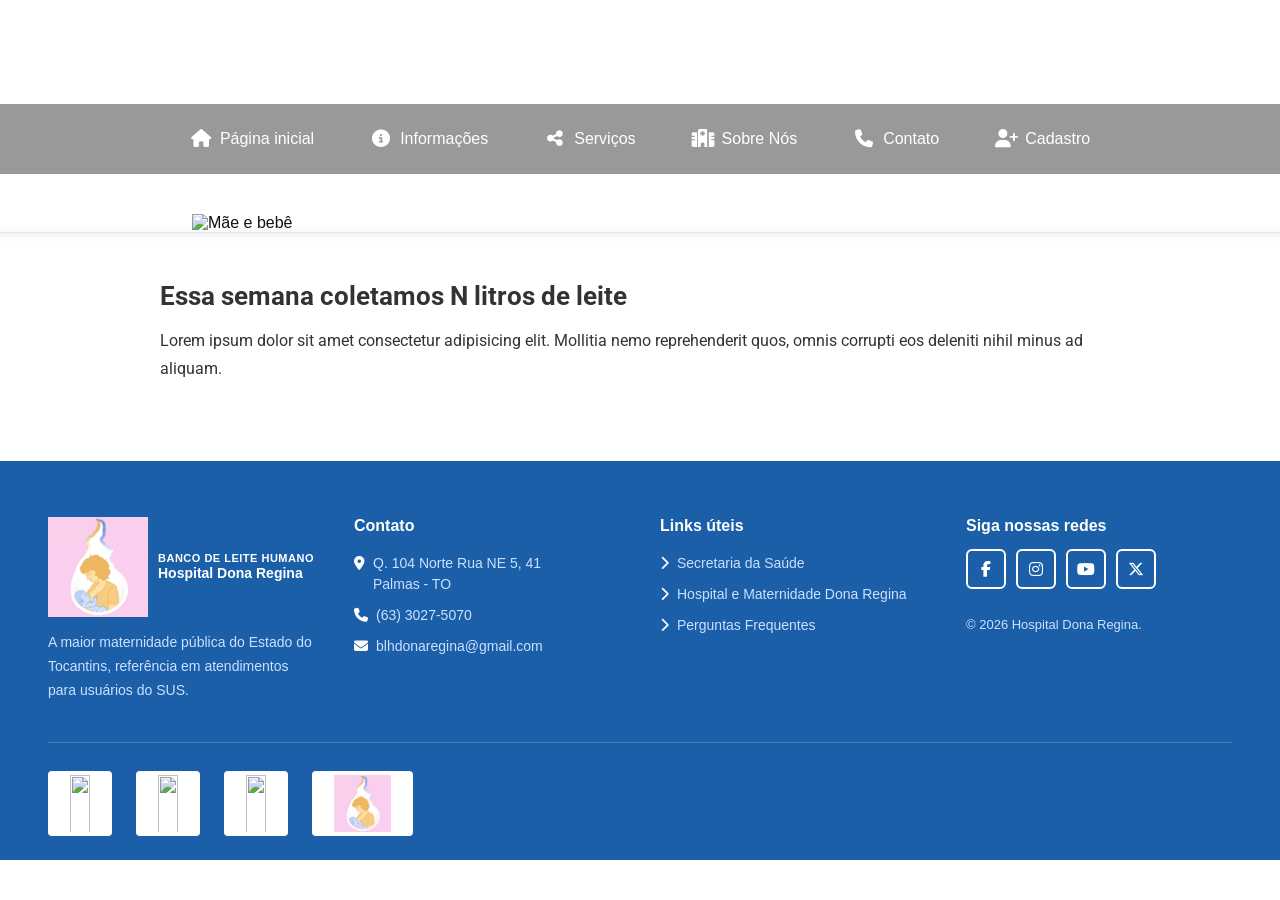
==== src/pages/index.html @ cb21e095 "pagina Banco de Leite quase pronta" ====
<!DOCTYPE html>
<html lang="pt-BR">
<head>
    <meta charset="UTF-8">
    <meta name="viewport" content="width=device-width, initial-scale=1.0">
    <title>Dona Regina - Banco de Leite Humano</title>

    <!-- Fontes -->
    <link rel="preconnect" href="https://fonts.googleapis.com">
    <link rel="preconnect" href="https://fonts.gstatic.com" crossorigin>
    <link href="https://fonts.googleapis.com/css2?family=Roboto:wght@400;500;600;700&display=swap" rel="stylesheet">

    <!-- Rawline -->
    <link rel="stylesheet" href="https://cdn.dsgov.com.br/rawline/rawline.css">

    <!-- Font Awesome -->
    <link rel="stylesheet" href="https://cdnjs.cloudflare.com/ajax/libs/font-awesome/6.5.0/css/all.min.css"/>

    <!-- CSS -->
    <link rel="stylesheet" href="../style/style.css">
</head>

<body>

    <!-- Header da Secretaria -->
    <script src="../script/topo.js"></script>

    <!-- Barra superior -->
    <header class="header-top">
        <div class="header-top-inner">
          
        </div>

    </header>

    <!-- Navbar -->
    <nav class="navbar-dark">
        <ul class="nav-links">
            <li><a href="index.html"><i class="fas fa-home"></i> Página inicial</a></li>
            <li><a href="Informações.html"><i class="fas fa-info-circle"></i> Informações</a></li>
            <li><a href="serviços.html"><i class="fas fa-share-alt"></i> Serviços</a></li>
            <li><a href="Banco_de_Leite.html"><i class="fas fa-hospital"></i> Sobre Nós</a></li>
            <li><a href="Contato.html"><i class="fas fa-phone"></i> Contato</a></li>
            <li><a href="#"><i class="fas fa-user-plus"></i> Cadastro</a></li>
        </ul>
    </nav>

    <!-- slider -->
    <section class="slider">
        <img src="https://images.unsplash.com/photo-1555252333-9f8e92e65df9?w=1600&q=80" alt="Mãe e bebê">
    </section>

    <!-- Hero -->
    <section class="hero">
        <div class="hero-text">
            <h1>Essa semana coletamos N litros de leite</h1>
            <p>
                Lorem ipsum dolor sit amet consectetur adipisicing elit.
                Mollitia nemo reprehenderit quos, omnis corrupti eos deleniti
                nihil minus ad aliquam.
            </p>
        </div>
    </section>

    <!-- Footer -->
   <footer>
        <div class="footer-top">
            <div class="footer-brand">
                <div class="footer-brand-header">
                    <img src="../assets/logo - BL.png" class="footer-logo-img" alt="Logo" width="100px">
                    <div>
                        <p>Banco de Leite Humano</p>
                        <span>Hospital Dona Regina</span>
                    </div>
                </div>
                <p>
                    A maior maternidade pública do Estado do Tocantins,
                    referência em atendimentos para usuários do SUS.
                </p>
            </div>
            <div class="footer-col">
                <h4>Contato</h4>
                <ul>
                    <li>
                        <i class="fas fa-map-marker-alt"></i>
                        <span>
                            Q. 104 Norte Rua NE 5, 41<br>
                            Palmas - TO
                        </span>
                    </li>
                    <li>
                        <i class="fas fa-phone"></i>
                        <span>(63) 3027-5070</span>
                    </li>
                    <li>
                        <i class="fas fa-envelope"></i>
                        <span>blhdonaregina@gmail.com</span>
                    </li>
                </ul>
            </div>
            <div class="footer-col">
                <h4>Links úteis</h4>
                <ul>
                    <li><i class="fas fa-chevron-right"></i><a href="https://www.to.gov.br/saude/">Secretaria da Saúde</a></li>
                    <li><i class="fas fa-chevron-right"></i><a href="https://www.to.gov.br/saude/porte-iii-hospital-e-maternidade-dona-regina-hmdr/1ui795ojm2bq">Hospital e Maternidade Dona Regina</a></li>
                    <li><i class="fas fa-chevron-right"></i><a href="Informações.html">Perguntas Frequentes</a></li>
                </ul>
            </div>
            <div class="footer-social">
                <h4>Siga nossas redes</h4>
                <div class="social-icons">
                    <a href="#"><i class="fab fa-facebook-f"></i></a>
                    <a href="#"><i class="fab fa-instagram"></i></a>
                    <a href="#"><i class="fab fa-youtube"></i></a>
                    <a href="#"><i class="fab fa-x-twitter"></i></a>
                </div>
                <p class="footer-copyright">
                    © 2026 Hospital Dona Regina.
                </p>
            </div>
        </div>
        <div class="footer-bottom">
            <div class="logo-placeholder">
                <img src="https://www.sisemp.org.br/media/sisemp/_versions/b5ace700f60379_slide_noticia.jpg">
            </div>
            <div class="logo-placeholder">
                <img src="https://docs.uft.edu.br/share/proxy/alfresco-noauth/api/internal/shared/node/7PQSHELoSuCc5vnQQtfG8Q/content/bras%C3%A3oUFT_fundotransparente_RGB.png">
            </div>
            <div class="logo-placeholder">
                <img src="https://coliga.digital/_next/image?url=https%3A%2F%2Fprd-coliga-medias.s3.us-east-1.amazonaws.com%2FBrasao_do_Tocantins_svg_18b5d28532.png&w=384&q=75">
            </div>
            <div class="logo-placeholder">
                <img src="../assets/logo - BL.png" alt="Logo Dona Regina">
            </div>
        </div>
    </footer>
</body>
</html>
---- src/style/style.css ----
/* ── RESET & BASE ── */
*, ::before, ::after {
  box-sizing: border-box;
  margin: 0;
  padding: 0;
}

body {
  font-family: "Rawline", sans-serif;
  color: #111;
  -webkit-font-smoothing: antialiased;
}


.topbar {
  height: 5px;
  background: #e8b400;
}

nav {
  display: flex;
  justify-content: center;
  align-items: center;

  width: 100%;
  height: 70px;
  padding: 0;

  background: rgba(0,0,0,.40);
  backdrop-filter: blur(20px);
}

.nav-logo span {
  color: #888;
  font-size: 14px;
}

.nav-logo img {
  height: 48px;
  width: 48px;
}

.nav-links{
    list-style:none;
    display:flex;
    flex-wrap:wrap;
    justify-content:center;
    gap:12px;
}

.nav-links a {
    display: flex;
    align-items: center;
    gap: 8px;

    padding: 14px 22px;

    color: white;
    text-decoration: none;

    border-radius: 8px;

    transition: .25s;
}

.nav-links a:hover {
    background: #1D4ED8;
    color: white;
}

.nav-links a i{
    font-size: 18px;
    width: 22px;
    text-align: center;
}

/* ── SLIDER ── */
.slider img {
    position: relative;
    display: block;
    margin: 0 auto;
    width: 70%;
    padding-top: 40px; 
}

/* ── HERO (Ajustado e com a Barra de Relevo) ── */
.hero {
  width: 100%;
  padding: 48px 20px; 
  background-color: #ffffff;

  border-top: 1px solid #e2e8f0; 
  box-shadow: inset 0 10px 10px -10px rgba(0, 0, 0, 0.12), 
              0 -4px 6px -1px rgba(0, 0, 0, 0.03);
}

.hero-text {
  max-width: 960px; 
  margin: 0 auto;   
}

.hero-text h1 {
  font-family: "Roboto", sans-serif;
  font-size: 26px;
  font-weight: 700;
  margin-bottom: 16px;
  color: rgb(51, 51, 51);
}

.hero-text p {
  font-family: "Roboto", sans-serif;
  font-size: 16px;
  line-height: 1.75;
  color: rgb(51, 51, 51);
}

.perguntas-frequentes {
  padding: 64px 48px;
}

.perguntas-frequentes h1 {
  font-size: 32px;
  font-weight: 700;
  margin-bottom: 40px;
  text-align: center;
}

.perguntas-frequentes h2 {
  font-size: 28px;
  font-weight: 700;
  margin-bottom: 24px;
  text-align: center;
}

.perguntas-frequentes p {
  font-size: 16px;
  line-height: 1.9;
  color: #222;
  max-width: 700px;
  margin: 0 auto;
  margin-bottom: 32px;
  text-align: center;
}

.sobre-nos {
  padding: 64px 48px;
}

.sobre-nos-content {
  display: flex;
  justify-content: center;
}

.sobre-nos-text {
  max-width: 900px;
  text-align: left;
}

.sobre-nos-text h2 {
  font-family: "Roboto", sans-serif;
  font-size: 24px; /* Ajustado para 24px, ficando menor que os 30px do subtítulo */
  font-weight: 700;
  margin-bottom: 24px;
  text-align: left;
  color: rgb(51, 51, 51);
}

.sobre-nos-text p {
  font-size: 17px;
  line-height: 1.9;
  color: #222;
  text-align: left;
}

.torne-se-doadora {
  display: flex;
  justify-content: center;
  align-items: center;
}

.torne-se-doadora button {
  color: white;
  background-color: #1D4ED8;
  font-weight: 500;
  border-radius: 0.5rem;
  font-size: 1.5rem;
  line-height: 2rem;
  padding-left: 2rem;
  padding-right: 2rem;
  padding-top: 0.7rem;
  padding-bottom: 0.7rem;
  text-align: center;
  margin-right: 0.5rem;
  display: inline-flex;
  align-items: center;
  border: none;
}

.torne-se-doadora button:hover {
  background-color: #1a5fa8;
}

.torne-se-doadora button:focus {
  box-shadow: var(--tw-ring-inset) 0 0 0 calc(4px + var(--tw-ring-offset-width)) var(--tw-ring-color);
}

.torne-se-doadora button svg {
  display: inline;
  width: 1.3rem;
  height: 1.3rem;
  margin-right: 0.75rem;
  color: white;
}

footer {
  background: #1a5fa8;
  color: #fff;
  padding: 56px 48px 24px;
  margin-top: 30px;
}

.footer-top {
  display: grid;
  grid-template-columns: 1fr 1fr 1fr 1fr;
  gap: 40px;
  margin-bottom: 40px;
}

.footer-brand {
  display: flex;
  flex-direction: column;
  gap: 14px;
}

.footer-brand-header {
  display: flex;
  align-items: center;
  gap: 10px;
}

.logo-placeholder img{
  width: 100%;
  height: auto;
}

.footer-brand-header .logo-box {
  width: 38px;
  height: 38px;
  background: #fff;
  display: flex;
  align-items: center;
  justify-content: center;
  font-size: 10px;
  color: #1a5fa8;
  font-weight: 700;
  border-radius: 2px;
  flex-shrink: 0;
}

.footer-brand-header div p {
  font-size: 11px;
  font-weight: 700;
  text-transform: uppercase;
  letter-spacing: 0.5px;
}

.footer-brand-header div span {
  font-size: 14px;
  font-weight: 700;
}

.footer-brand > p {
  font-size: 14px;
  line-height: 1.7;
  color: #cce0ff;
}

.footer-col h4 {
  font-size: 16px;
  font-weight: 700;
  margin-bottom: 18px;
}

.footer-col ul {
  list-style: none;
  display: flex;
  flex-direction: column;
  gap: 10px;
}

.footer-col ul li {
  font-size: 14px;
  color: #cce0ff;
  display: flex;
  align-items: flex-start;
  gap: 8px;
  line-height: 1.5;
}

.footer-col ul li i {
  margin-top: 3px;
  color: #fff;
  flex-shrink: 0;
}

.footer-col ul li a {
  color: #cce0ff;
  text-decoration: none;
  font-size: 14px;
  transition: color 0.2s;
}

.footer-col ul li a:hover {
  color: #fff;
}

.footer-social {
  display: flex;
  flex-direction: column;
  gap: 14px;
}

.footer-social h4 {
  font-size: 16px;
  font-weight: 700;
}

.social-icons {
  display: flex;
  gap: 10px;
}

.social-icons a {
  width: 40px;
  height: 40px;
  border: 2px solid #fff;
  border-radius: 6px;
  display: flex;
  align-items: center;
  justify-content: center;
  color: #fff;
  font-size: 16px;
  text-decoration: none;
  transition: background 0.2s;
}

.social-icons a:hover {
  background: rgba(255, 255, 255, 0.15);
}

.footer-copyright {
  font-size: 13px;
  color: #cce0ff;
  margin-top: 12px;
  line-height: 1.6;
}

/* Logos parceiros */
.footer-bottom {
  border-top: 1px solid rgba(255, 255, 255, 0.2);
  padding-top: 28px;
  display: flex;
  align-items: center;
  gap: 24px;
  flex-wrap: wrap;
}

.footer-bottom img {
  height: 65px;
  object-fit: contain;
  background: #fff;
  border-radius: 4px;
  padding: 4px 8px;
}

.logo-placeholder {
  height: 65px;
  padding: 6px 14px;
  background: #fff;
  border-radius: 4px;
  display: flex;
  align-items: center;
  justify-content: center;
  font-size: 11px;
  font-weight: 700;
  color: #1a5fa8;
  gap: 6px;
}

.logo-placeholder i {
  font-size: 18px;
  color: #1a73e8;
}

/* ── RESPONSIVO ── */
@media (max-width: 900px) {
  nav {
    padding: 14px 20px;
  }

  .nav-links {
    gap: 18px;
  }

  .hero-text {
    left: 20px;
    bottom: 40px;
  }

  .sobre {
    padding: 40px 20px;
  }

  .sobre-content {
    flex-direction: column;
  }

  .sobre-content img {
    width: 100%;
    min-width: unset;
  }

  footer {
    padding: 40px 20px 20px;
  }

  .footer-top {
    grid-template-columns: 1fr 1fr;
  }
}

@media (max-width: 580px) {
  .footer-top {
    grid-template-columns: 1fr;
  }

  .nav-links {
    display: none;
  }
}
/* ── SEÇÃO EXCLUSIVA: BANCO DE LEITE (PADRÃO GOV TO) ── */

.inst-container {
  max-width: 960px;
  margin: 0 auto;
  padding: 64px 48px;
}

.inst-secao {
  margin-bottom: 48px;
}

.inst-titulo-principal {
  font-family: "Roboto", sans-serif;
  font-size: 40px;
  font-weight: 600;
  line-height: 44px;
  color: rgb(51, 51, 51);
  margin-bottom: 32px;
  border-bottom: 2px solid #eee;
  padding-bottom: 12px;
}

.inst-subtitulo {
  font-family: "Roboto", sans-serif;
  font-size: 30px;
  font-weight: 500;
  line-height: 32px;
  color: rgb(51, 51, 51);
  margin-bottom: 20px;
}

.inst-texto {
  font-family: "Roboto", sans-serif;
  font-size: 20px;
  font-weight: 400;
  line-height: 32px;
  color: rgb(51, 51, 51);
  margin-bottom: 20px;
  text-align: justify;
}

/* Nova formatação idêntica ao .inst-texto para os itens de lista */
.texto-lista {
  font-family: "Roboto", sans-serif;
  font-size: 20px;
  font-weight: 400;
  line-height: 32px;
  color: rgb(51, 51, 51);
  margin-bottom: 16px;
  margin-left: 24px; /* Abre espaço na lateral esquerda para os marcadores aparecerem */
  text-align: justify;
}

/* Bloco de Missão e Valores */
.inst-mve {
  display: grid;
  grid-template-columns: 1fr 1fr;
  gap: 40px;
  background: #f9f9f9;
  padding: 32px;
  border-radius: 6px;
  border-left: 4px solid #1a5fa8;
}

.mve-titulo {
  font-family: "Roboto", sans-serif;
  font-size: 20px;
  font-weight: 600;
  color: rgb(51, 51, 51);
  margin-bottom: 16px;
  text-transform: uppercase;
  letter-spacing: 0.5px;
}

.mve-lista {
  list-style: none;
  display: flex;
  flex-direction: column;
  gap: 12px;
}

.mve-lista li {
  font-family: "Roboto", sans-serif;
  font-size: 18px;
  line-height: 1.6;
  color: rgb(51, 51, 51);
  display: flex;
  align-items: center;
  gap: 10px;
}

.mve-lista li i {
  color: #1a5fa8;
  font-size: 14px;
}

/* Grid de Botões Estilo Gov TO */
.inst-botoes-grid {
  display: grid;
  grid-template-columns: 1fr 1fr;
  gap: 16px;
  margin-top: 24px;
}

.inst-btn {
  font-family: "Roboto", sans-serif;
  display: flex;
  align-items: center;
  gap: 12px;
  background: #1a5fa8;
  color: #ffffff;
  text-decoration: none;
  padding: 14px 20px;
  font-size: 15px;
  font-weight: 500;
  border-radius: 4px;
  transition: background 0.2s;
}

.inst-btn:hover {
  background: #154c86;
}

.inst-btn i {
  font-size: 16px;
  flex-shrink: 0;
}

/* ── RESPONSIVIDADE EXCLUSIVA DO BANCO DE LEITE ── */
@media (max-width: 900px) {
  .inst-container {
    padding: 40px 20px;
  }
  .inst-mve, .inst-botoes-grid {
    grid-template-columns: 1fr;
  }
  .inst-titulo-principal {
    font-size: 32px;
    line-height: 36px;
  }
}
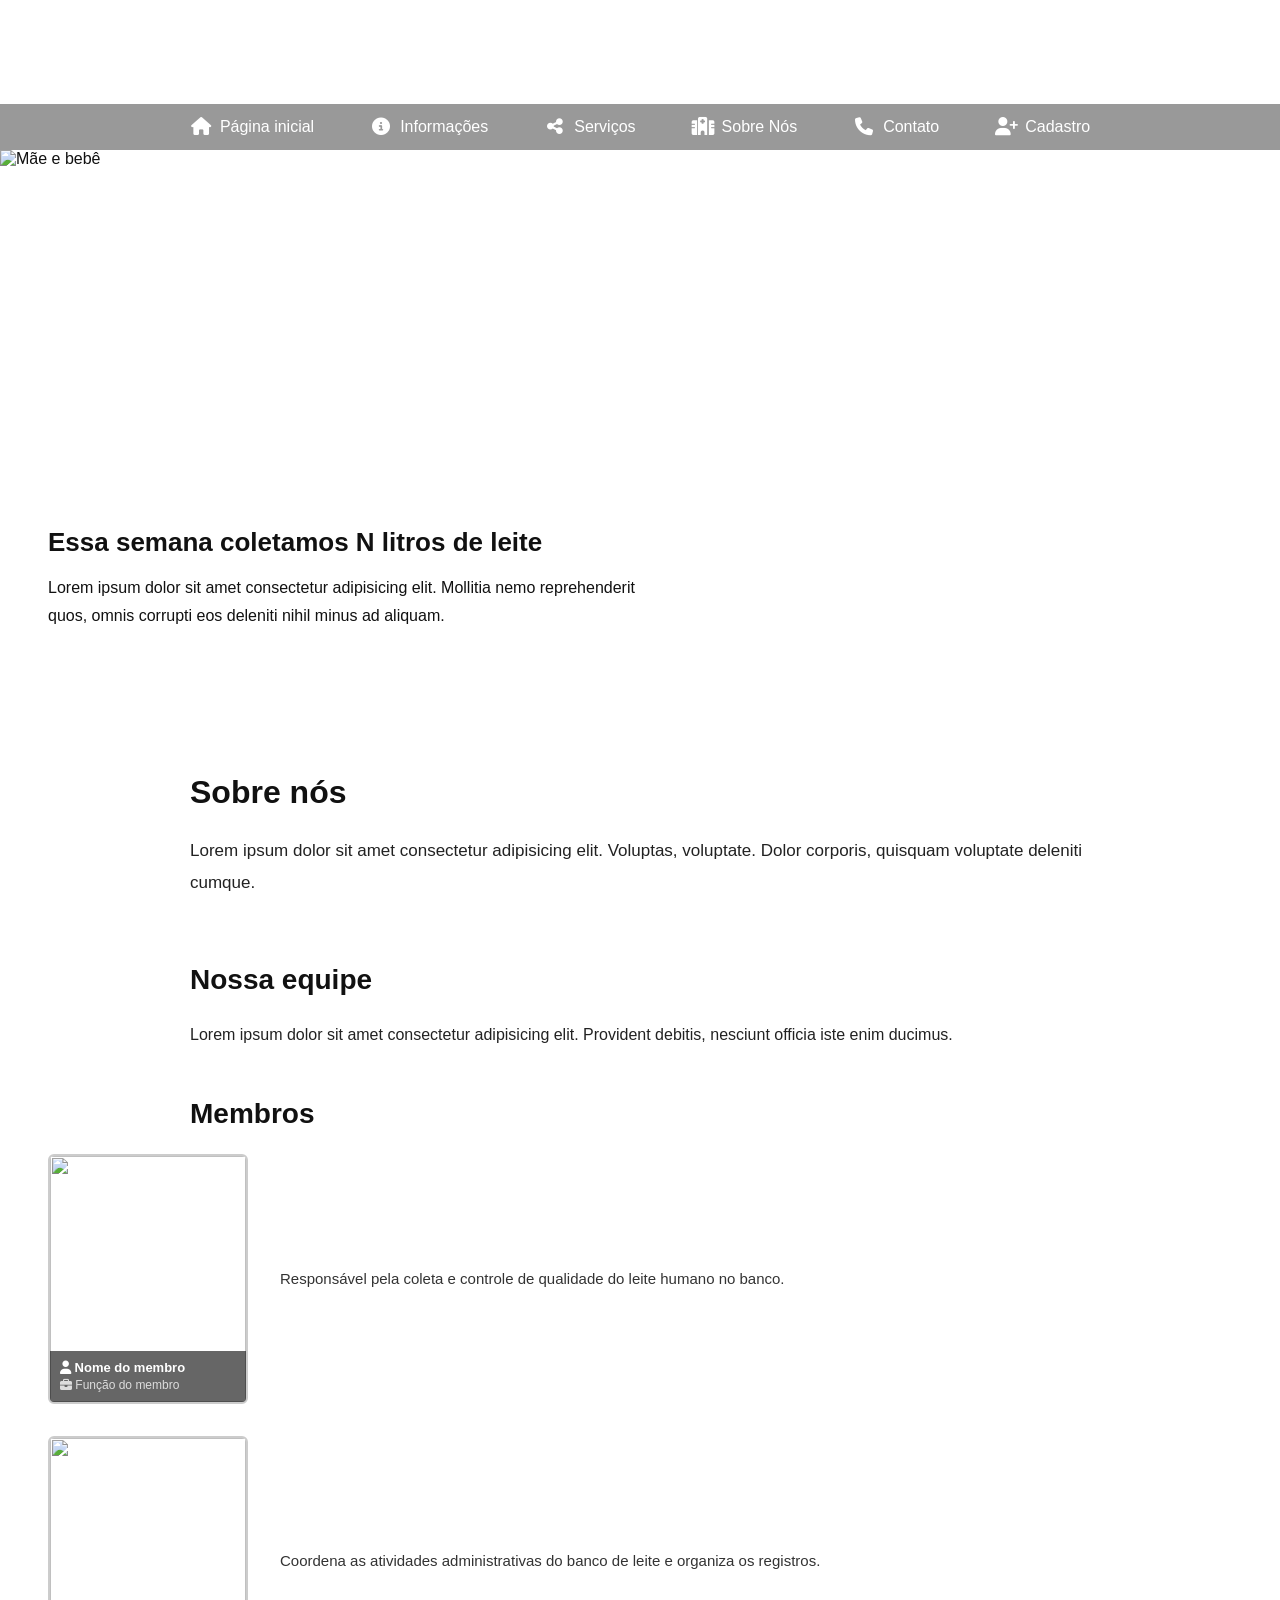
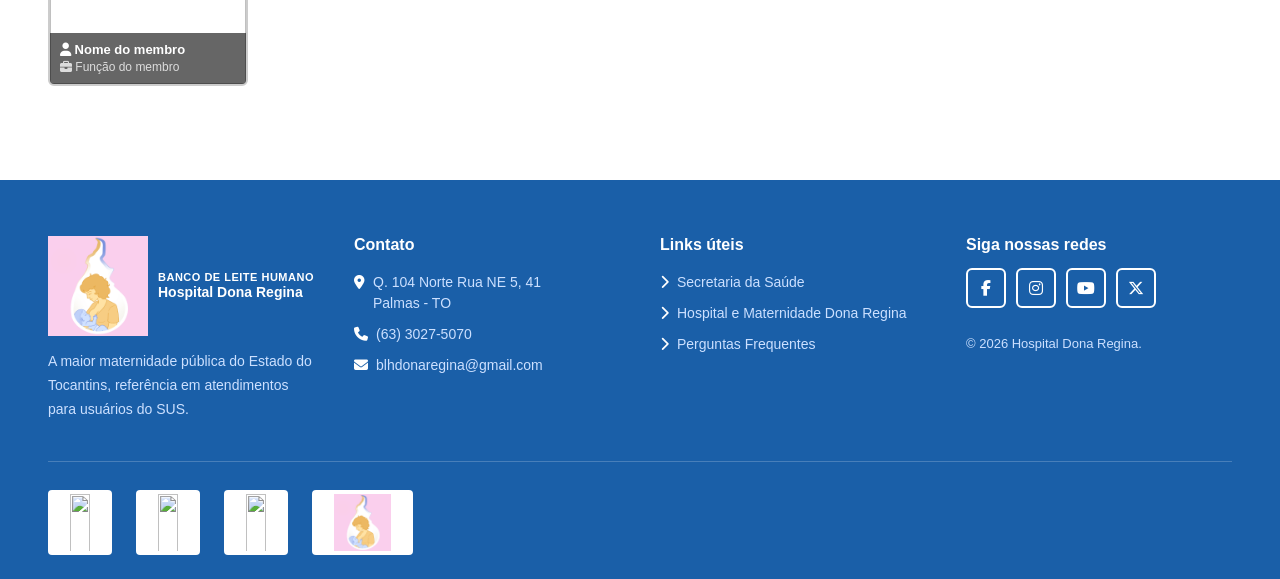
==== commit fcbbda89: "Merge branch 'pagina-servicos' into Develop" ====
--- a/src/pages/index.html
+++ b/src/pages/index.html
@@ -45,21 +45,121 @@
         </ul>
     </nav>
 
-    <!-- slider -->
-    <section class="slider">
-        <img src="https://images.unsplash.com/photo-1555252333-9f8e92e65df9?w=1600&q=80" alt="Mãe e bebê">
-    </section>
 
     <!-- Hero -->
     <section class="hero">
+        <img src="https://images.unsplash.com/photo-1555252333-9f8e92e65df9?w=1600&q=80" alt="Mãe e bebê">
+
         <div class="hero-text">
             <h1>Essa semana coletamos N litros de leite</h1>
+
             <p>
                 Lorem ipsum dolor sit amet consectetur adipisicing elit.
                 Mollitia nemo reprehenderit quos, omnis corrupti eos deleniti
                 nihil minus ad aliquam.
             </p>
         </div>
+    </section>
+
+    <!-- Sobre Nós -->
+    <section class="sobre-nos">
+
+        <div class="sobre-nos-content">
+            <div class="sobre-nos-text">
+                <h2>Sobre nós</h2>
+
+                <p>
+                    Lorem ipsum dolor sit amet consectetur adipisicing elit.
+                    Voluptas, voluptate. Dolor corporis, quisquam voluptate
+                    deleniti cumque.
+                </p>
+            </div>
+        </div>
+
+        <!-- Equipe -->
+        <div class="equipe">
+
+            <h2>Nossa equipe</h2>
+
+            <div class="equipe-text">
+                <p>
+                    Lorem ipsum dolor sit amet consectetur adipisicing elit.
+                    Provident debitis, nesciunt officia iste enim ducimus.
+                </p>
+            </div>
+
+            <h2 class="membros-titulo">Membros</h2>
+
+            <div class="equipe-membros-lista">
+
+                <!-- Membro 1 -->
+                <div class="membro-item">
+
+                    <div class="membro-card">
+
+                        <img src="https://static.vecteezy.com/ti/vetor-gratis/p1/18765757-icone-de-perfil-de-usuario-em-estilo-simples-ilustracao-em-avatar-membro-no-fundo-isolado-conceito-de-negocio-de-sinal-de-permissao-humana-vetor.jpg">
+
+                        <div class="membro-info">
+
+                            <p class="membro-nome">
+                                <i class="fas fa-user"></i>
+                                Nome do membro
+                            </p>
+
+                            <p class="membro-funcao">
+                                <i class="fas fa-briefcase"></i>
+                                Função do membro
+                            </p>
+
+                        </div>
+
+                    </div>
+
+                    <div class="membro-descricao">
+                        <p>
+                            Responsável pela coleta e controle de qualidade do
+                            leite humano no banco.
+                        </p>
+                    </div>
+
+                </div>
+
+                <!-- Membro 2 -->
+                <div class="membro-item">
+
+                    <div class="membro-card">
+
+                        <img src="https://static.vecteezy.com/ti/vetor-gratis/p1/18765757-icone-de-perfil-de-usuario-em-estilo-simples-ilustracao-em-avatar-membro-no-fundo-isolado-conceito-de-negocio-de-sinal-de-permissao-humana-vetor.jpg">
+
+                        <div class="membro-info">
+
+                            <p class="membro-nome">
+                                <i class="fas fa-user"></i>
+                                Nome do membro
+                            </p>
+
+                            <p class="membro-funcao">
+                                <i class="fas fa-briefcase"></i>
+                                Função do membro
+                            </p>
+
+                        </div>
+
+                    </div>
+
+                    <div class="membro-descricao">
+                        <p>
+                            Coordena as atividades administrativas do banco de
+                            leite e organiza os registros.
+                        </p>
+                    </div>
+
+                </div>
+
+            </div>
+
+        </div>
+
     </section>
 
     <!-- Footer -->
--- a/src/style/style.css
+++ b/src/style/style.css
@@ -11,6 +11,34 @@
   -webkit-font-smoothing: antialiased;
 }
 
+/* Scrolllbar bonitinha */
+body {
+  --sb-track-color: #dfe0ea;
+  --sb-thumb-color: #e8b400;
+  --sb-size: 14px;
+}
+
+body::-webkit-scrollbar {
+  width: var(--sb-size)
+}
+
+body::-webkit-scrollbar-track {
+  background: var(--sb-track-color);
+  border-radius: 3px;
+}
+
+body::-webkit-scrollbar-thumb {
+  background: var(--sb-thumb-color);
+  border-radius: 3px;
+  
+}
+
+@supports not selector(::-webkit-scrollbar) {
+  body {
+    scrollbar-color: var(--sb-thumb-color)
+                     var(--sb-track-color);
+  }
+}
 
 .topbar {
   height: 5px;
@@ -23,7 +51,7 @@
   align-items: center;
 
   width: 100%;
-  height: 70px;
+
   padding: 0;
 
   background: rgba(0,0,0,.40);
@@ -74,44 +102,39 @@
     text-align: center;
 }
 
-/* ── SLIDER ── */
-.slider img {
-    position: relative;
-    display: block;
-    margin: 0 auto;
-    width: 70%;
-    padding-top: 40px; 
-}
-
-/* ── HERO (Ajustado e com a Barra de Relevo) ── */
 .hero {
+  position: relative;
   width: 100%;
-  padding: 48px 20px; 
-  background-color: #ffffff;
-
-  border-top: 1px solid #e2e8f0; 
-  box-shadow: inset 0 10px 10px -10px rgba(0, 0, 0, 0.12), 
-              0 -4px 6px -1px rgba(0, 0, 0, 0.03);
+  height: 560px;
+  overflow: hidden;
+  
+}
+
+.hero img {
+  width: 100%;
+  height: 100%;
+  object-fit: cover;
+  object-position: center 30%;
 }
 
 .hero-text {
-  max-width: 960px; 
-  margin: 0 auto;   
+  position: absolute;
+  bottom: 80px;
+  left: 48px;
+  max-width: 620px;
 }
 
 .hero-text h1 {
-  font-family: "Roboto", sans-serif;
   font-size: 26px;
   font-weight: 700;
   margin-bottom: 16px;
-  color: rgb(51, 51, 51);
+  color: #111;
 }
 
 .hero-text p {
-  font-family: "Roboto", sans-serif;
   font-size: 16px;
   line-height: 1.75;
-  color: rgb(51, 51, 51);
+  color: #111;
 }
 
 .perguntas-frequentes {
@@ -151,18 +174,19 @@
   justify-content: center;
 }
 
+/* Bloco fica centralizado na página (pelo flex do pai),
+   mas o conteúdo dentro dele (h2 e p) fica alinhado
+   à esquerda entre si, como no exemplo de referência. */
 .sobre-nos-text {
   max-width: 900px;
   text-align: left;
 }
 
 .sobre-nos-text h2 {
-  font-family: "Roboto", sans-serif;
-  font-size: 24px; /* Ajustado para 24px, ficando menor que os 30px do subtítulo */
+  font-size: 32px;
   font-weight: 700;
   margin-bottom: 24px;
   text-align: left;
-  color: rgb(51, 51, 51);
 }
 
 .sobre-nos-text p {
@@ -212,6 +236,117 @@
   color: white;
 }
 
+
+/* ── EQUIPE ── */
+.equipe {
+  margin-top: 64px;
+  padding: 0;
+  display: flex;
+  flex-direction: column;
+  align-items: center;
+}
+
+/* Bloco fica centralizado na página (pelo align-items do pai),
+   mas h2 e p ficam alinhados à esquerda entre si dentro do bloco. */
+.equipe h2 {
+  width: 100%;
+  max-width: 900px;
+  text-align: left;
+  font-size: 28px;
+  font-weight: 700;
+  margin-bottom: 24px;
+}
+
+.equipe-text {
+  width: 100%;
+  max-width: 900px;
+  margin-bottom: 48px;
+}
+
+.equipe-text p {
+  font-size: 16px;
+  line-height: 1.9;
+  color: #222;
+  text-align: left;
+}
+
+.membros-titulo {
+  width: 100%;
+  max-width: 900px;
+  text-align: left;
+  font-size: 24px;
+  font-weight: 700;
+  margin-bottom: 32px;
+}
+
+/* Lista — um membro por linha */
+.equipe-membros-lista {
+  align-self: flex-start;
+  width: 100%;
+  display: flex;
+  flex-direction: column;
+  gap: 32px;
+}
+
+/* Cada linha: foto à esquerda, descrição à direita */
+.membro-item {
+  display: flex;
+  align-items: center;
+  gap: 32px;
+}
+
+/* ── CARD (só a foto + nome/função) ── */
+.membro-card {
+  position: relative;
+  width: 200px;
+  min-width: 200px;
+  height: 250px;
+  border: 2px solid #ccc;
+  border-radius: 6px;
+  overflow: hidden;
+}
+
+.membro-card img {
+  width: 100%;
+  height: 100%;
+  object-fit: cover;
+  display: block;
+}
+
+.membro-info {
+  position: absolute;
+  bottom: 0;
+  left: 0;
+  right: 0;
+  background: rgba(0, 0, 0, 0.6);
+  padding: 8px 10px;
+}
+
+.membro-nome {
+  font-size: 13px;
+  font-weight: 700;
+  color: #fff;
+  line-height: 1.4;
+}
+
+.membro-funcao {
+  font-size: 12px;
+  font-weight: 400;
+  color: #ddd;
+  line-height: 1.4;
+}
+
+/* ── DESCRIÇÃO — ao lado do card ── */
+.membro-descricao {
+  flex: 1;
+}
+
+.membro-descricao p {
+  font-size: 15px;
+  line-height: 1.8;
+  color: #333;
+}
+
 footer {
   background: #1a5fa8;
   color: #fff;
@@ -241,6 +376,7 @@
 .logo-placeholder img{
   width: 100%;
   height: auto;
+
 }
 
 .footer-brand-header .logo-box {
@@ -418,6 +554,12 @@
   .sobre-content img {
     width: 100%;
     min-width: unset;
+  }
+
+  .membro-item {
+    flex-direction: column;
+    align-items: flex-start;
+    padding-bottom: 20px;
   }
 
   footer {
@@ -463,7 +605,7 @@
 
 .inst-subtitulo {
   font-family: "Roboto", sans-serif;
-  font-size: 30px;
+  font-size: 20px;
   font-weight: 500;
   line-height: 32px;
   color: rgb(51, 51, 51);
@@ -477,18 +619,6 @@
   line-height: 32px;
   color: rgb(51, 51, 51);
   margin-bottom: 20px;
-  text-align: justify;
-}
-
-/* Nova formatação idêntica ao .inst-texto para os itens de lista */
-.texto-lista {
-  font-family: "Roboto", sans-serif;
-  font-size: 20px;
-  font-weight: 400;
-  line-height: 32px;
-  color: rgb(51, 51, 51);
-  margin-bottom: 16px;
-  margin-left: 24px; /* Abre espaço na lateral esquerda para os marcadores aparecerem */
   text-align: justify;
 }
 
@@ -579,4 +709,249 @@
     font-size: 32px;
     line-height: 36px;
   }
+}
+
+  #h1-servicos {
+    margin-left: 44vw;
+    margin-top: 24px;
+  }
+
+.container-card-servico {
+  display: block;
+  width: 80vw;
+  margin-left: 10vw;
+  margin-top: 2vw;
+}
+
+.card-servico {
+  position: relative;
+  display: flex;
+  flex-direction: column;
+  margin-bottom: 24px;
+  height: auto;
+  min-height: 360px;
+  border: 8px inset #1C6EA4;
+  border-radius: 4px;
+  overflow: visible;
+}
+
+#tittle-servico {
+  height: fit-content;
+  margin: 12px;
+  margin-left: 56px;
+  font-size: 20px;
+}
+
+#row-servico {
+  display: flex;
+  flex-direction: row;
+  align-items: flex-start;
+  margin-left: 56px;
+  gap: 4%;
+  min-height: 0;
+}
+
+.barra-amarela {
+  position: absolute;
+  background-color: #e8b400;
+  height: 90%;
+  width: 9px;
+  margin-left: 16px;
+  margin-top: 20px;
+}
+
+#desc-servico {
+  display: flex;
+  flex-direction: column;
+  height: 340px;
+  flex: 1 1 320px;
+  width: 38.8%;
+  padding: 8px;
+  gap: 8px;
+}
+
+.sep-descritivo {
+  border: 4px solid #1e8dd7;
+  border-radius: 20px;
+  padding: 8px;
+  overflow-y: scroll;
+  overflow-wrap: break-word;
+  max-width: 400px;
+}
+
+.div-imagem-servico {
+  display: flex;
+  width: 400px;
+  align-self: center;
+  margin-left: 40px;
+}
+
+#imagem-servico {
+  max-height: 100%;
+  max-width: 100%;
+  min-height: 300px;
+  border: 4px solid #1e8dd7;
+  border-radius: 20px;
+  padding: 4px;
+}
+
+.div-botao-servico{
+  display: flex;
+  flex-direction: column;
+  gap: 64px;
+  width: 512px;
+  justify-content: center;
+  align-content: center;
+  text-align: center;
+}
+
+.botao-servico {
+  font-size: 22px;
+  color: white;
+  border-radius: 2rem;
+  cursor: pointer;
+  width: 200px;
+  height: 50px;
+  border: none;
+  background-color: #3653f8;
+  display: flex;
+  justify-content: center;
+  align-items: center;
+  align-self: center;
+  transition: all 0.1s cubic-bezier(0.22, 0.61, 0.36, 1);
+}
+.botao-servico:hover {
+  --edge-light: hsla(0, 0%, 50%, 1);
+  text-shadow: 0px 0px 10px var(--text-light);
+  box-shadow: inset 0.4px 1px 4px var(--edge-light),
+    2px 4px 8px hsla(0, 0%, 0%, 0.295);
+  transform: scale(1.1);
+}
+
+/* ── RESPONSIVIDADE EXCLUSIVA DA PAGINA DE SERVIÇOS ── */
+@media (max-width: 950px) {
+  #h1-servicos {
+    margin-left: 40%;
+  }
+
+  .container-card-servico {
+  display: block;
+  width: 80vw;
+  margin-left: 5vw;
+  margin-top: 2vw;
+}
+
+.card-servico {
+  width: 88vw;
+  border: 8px inset #1C6EA4;
+  border-radius: 4px;
+  overflow: visible;
+  height: auto;
+}
+
+#tittle-servico {
+  height: fit-content;
+  margin: 12px;
+  margin-left: 32px;
+  font-size: 20px;
+}
+
+#row-servico {
+  display: grid;
+  grid-template-columns: 35vw 35vw;
+  grid-template-rows: auto auto;
+  margin-left: 32px;
+  gap: 0px;
+}
+
+.barra-amarela {
+  display: none;
+}
+
+#desc-servico {
+  width: 32vw;
+  padding: 8px;
+  gap: 8px;
+  height: fit-content;
+}
+
+#desc-servico h3 {
+  width: 32vw;
+  gap: 8px;
+}
+
+.sep-descritivo {
+  border: 4px solid #1e8dd7;
+  border-radius: 20px;
+  padding: 8px;
+  overflow-y: scroll;
+  overflow-wrap: break-word;
+  width: 30vw;
+  max-height: 240px;
+  min-height: 60px;
+}
+
+.div-imagem-servico {
+  margin-top: 10px;
+  margin-bottom: 10px;
+  display: flex;
+  width: 32vw;
+  grid-row: 2;
+}
+
+#imagem-servico {
+  max-height: 320px;
+  max-width: 50vw;
+  min-height: 150px;
+  border: 4px solid #1e8dd7;
+  border-radius: 20px;
+  padding: 4px;
+}
+
+.div-botao-servico{
+  display: flex;
+  flex-direction: column;
+  gap: 16px;
+  width: 32vw;
+  justify-content: center;
+  align-content: center;
+  text-align: center;
+  justify-self: center;
+  align-self: baseline;
+  margin-left: 10%;
+  height: 100%;
+  border: 4px solid #e8b400;
+  border-radius: 8px;
+  padding: 1px;
+}
+
+.div-botao-servico h2 {
+  font-size: larger;
+  overflow-wrap: break-word;
+}
+}
+
+@media (max-width: 550px) {
+  
+  #h1-servicos {
+    margin-left: 35%;
+  }
+  .botao-servico {
+  font-size: 22px;
+  color: white;
+  border-radius: 2rem;
+  cursor: pointer;
+  width: 30vw;
+  height: 64px;
+  border: none;
+  background-color: #3653f8;
+  display: flex;
+  justify-content: center;
+  align-items: center;
+  align-self: center;
+  transition: all 0.1s cubic-bezier(0.22, 0.61, 0.36, 1);
+  }
+.barra-amarela {
+height: 80%;
+}
 }
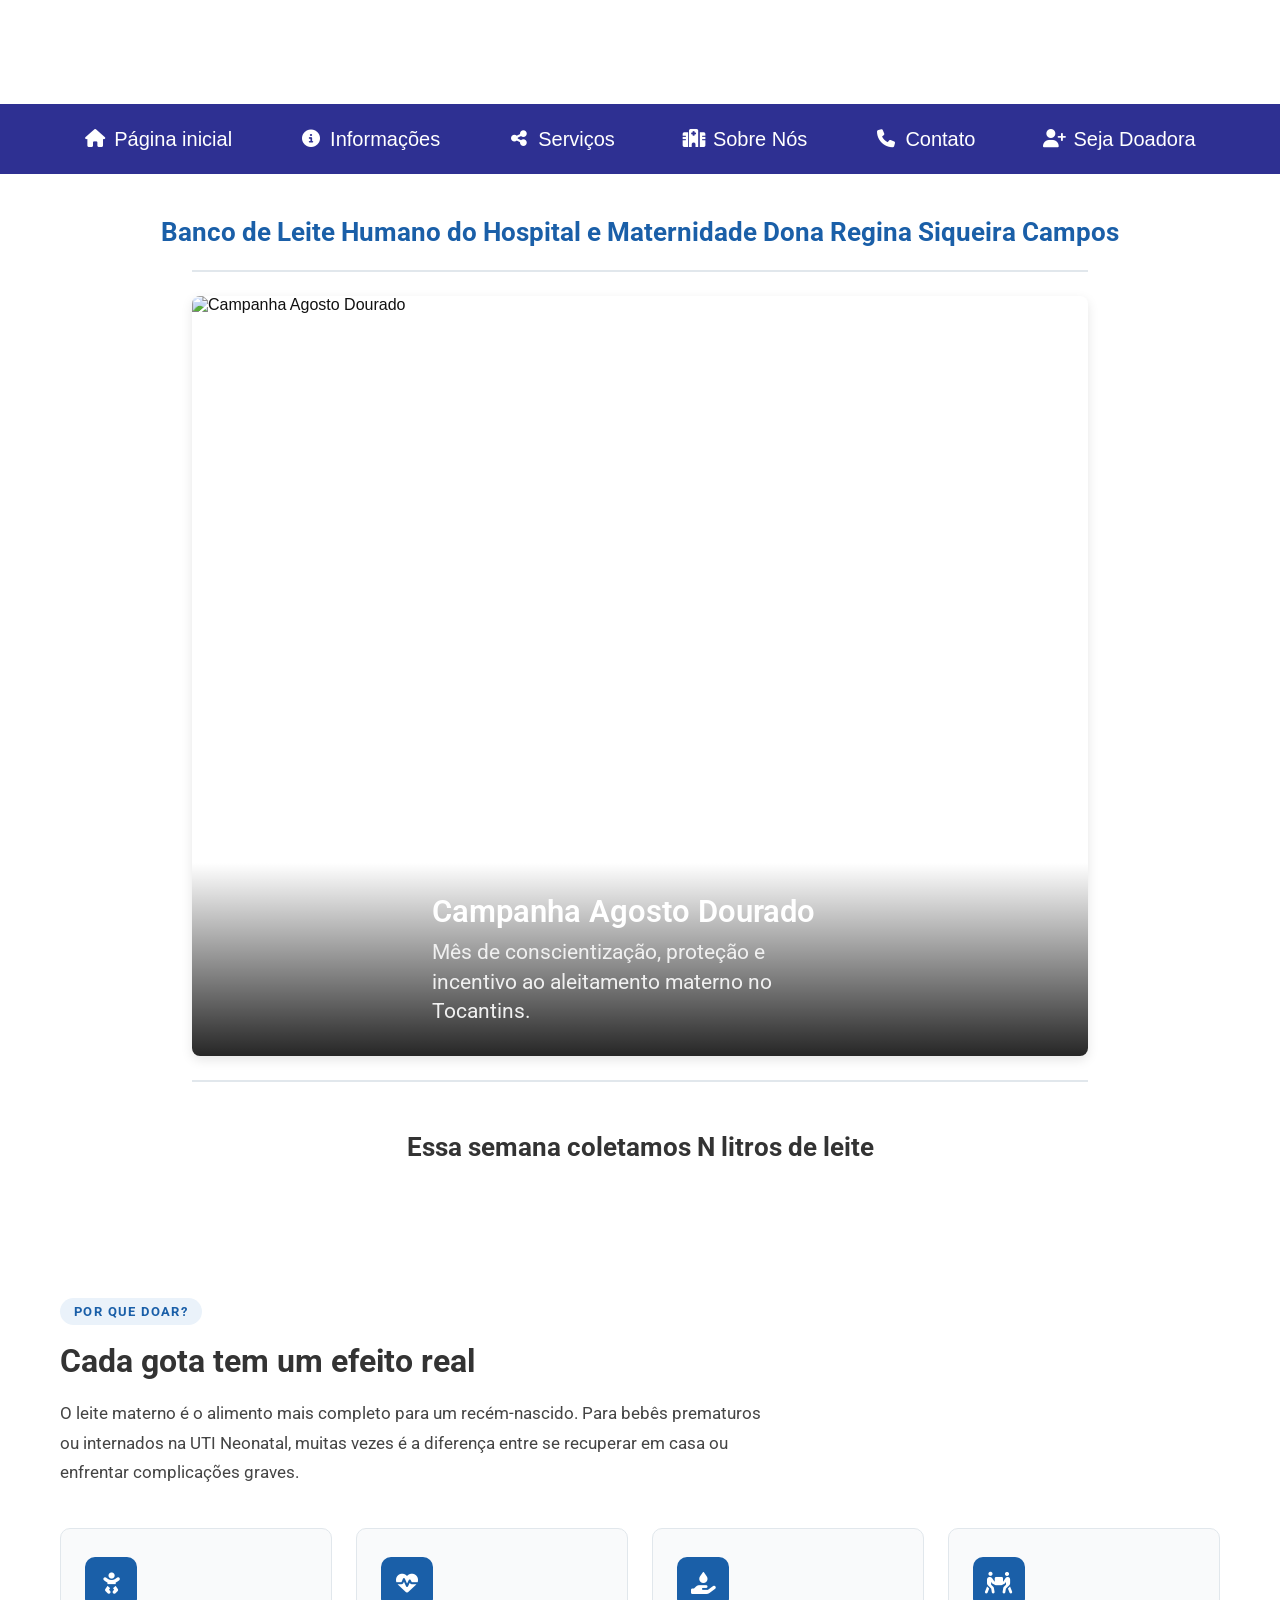
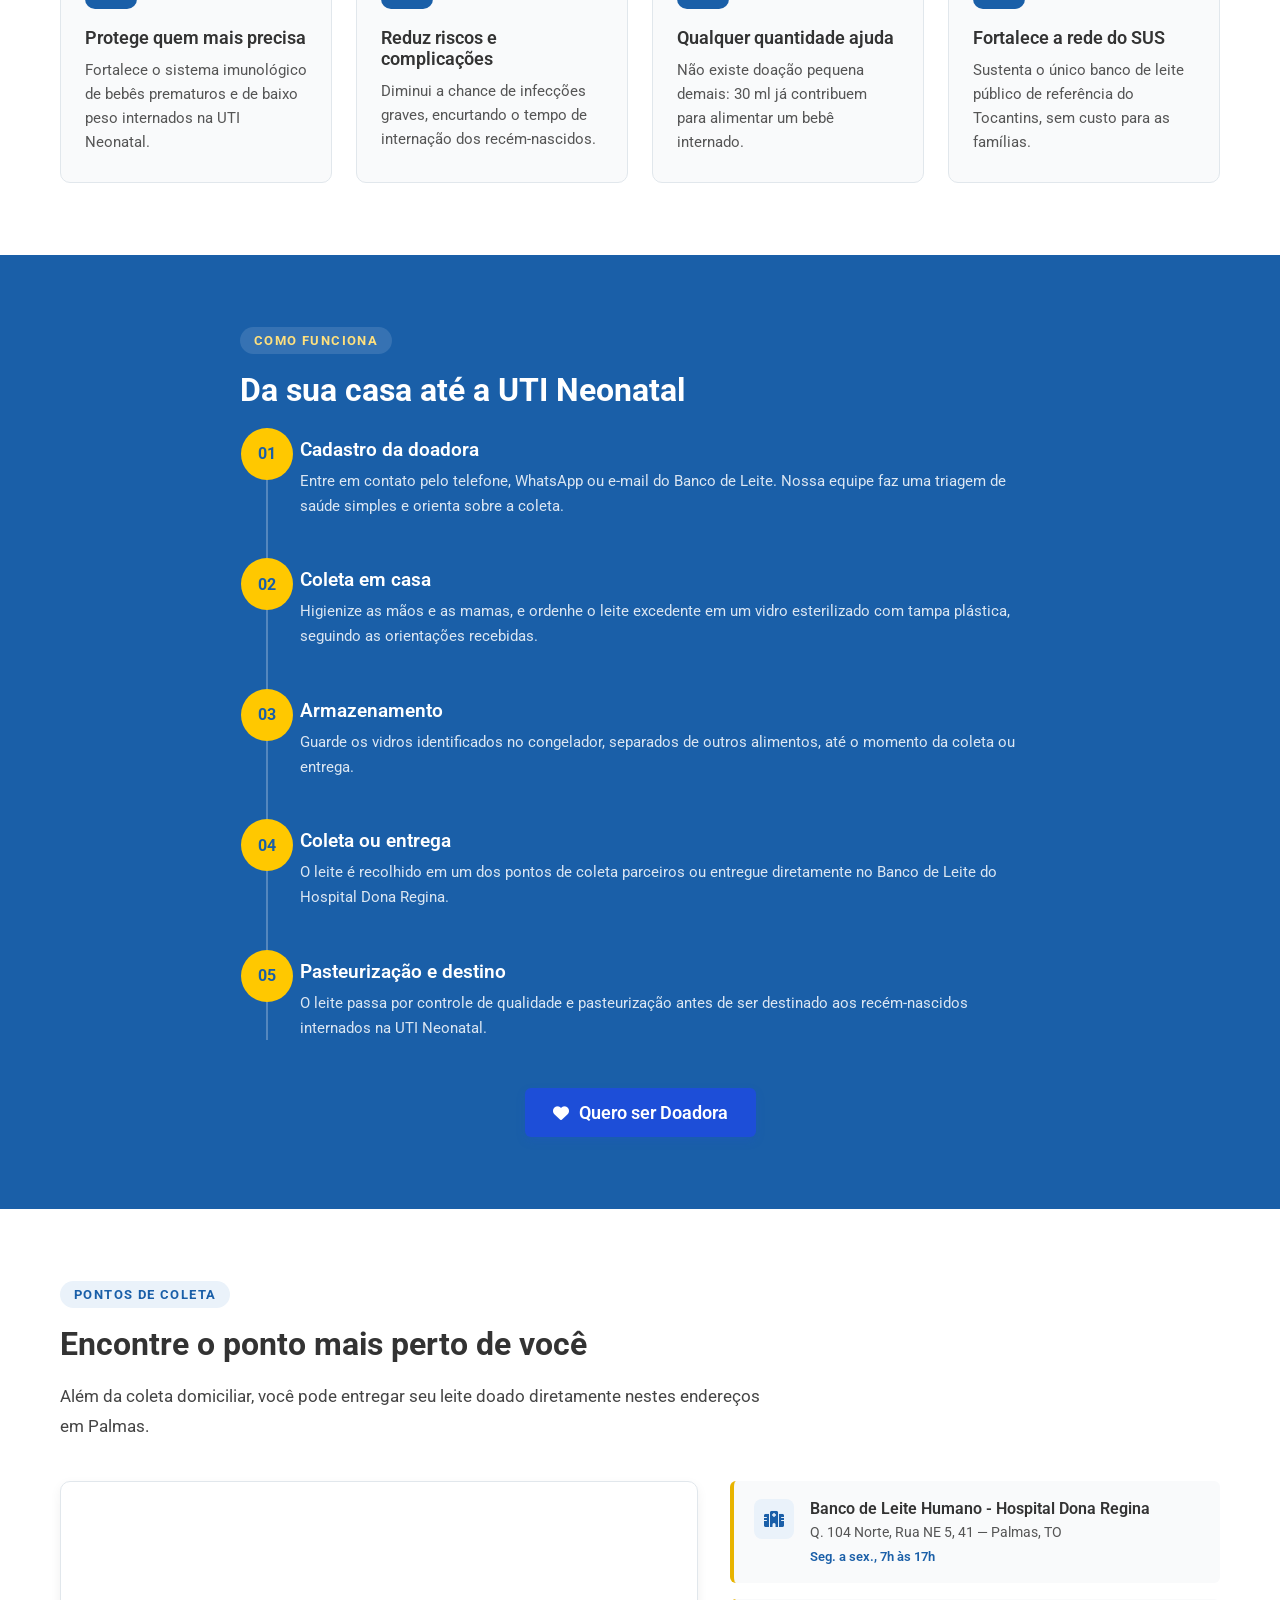
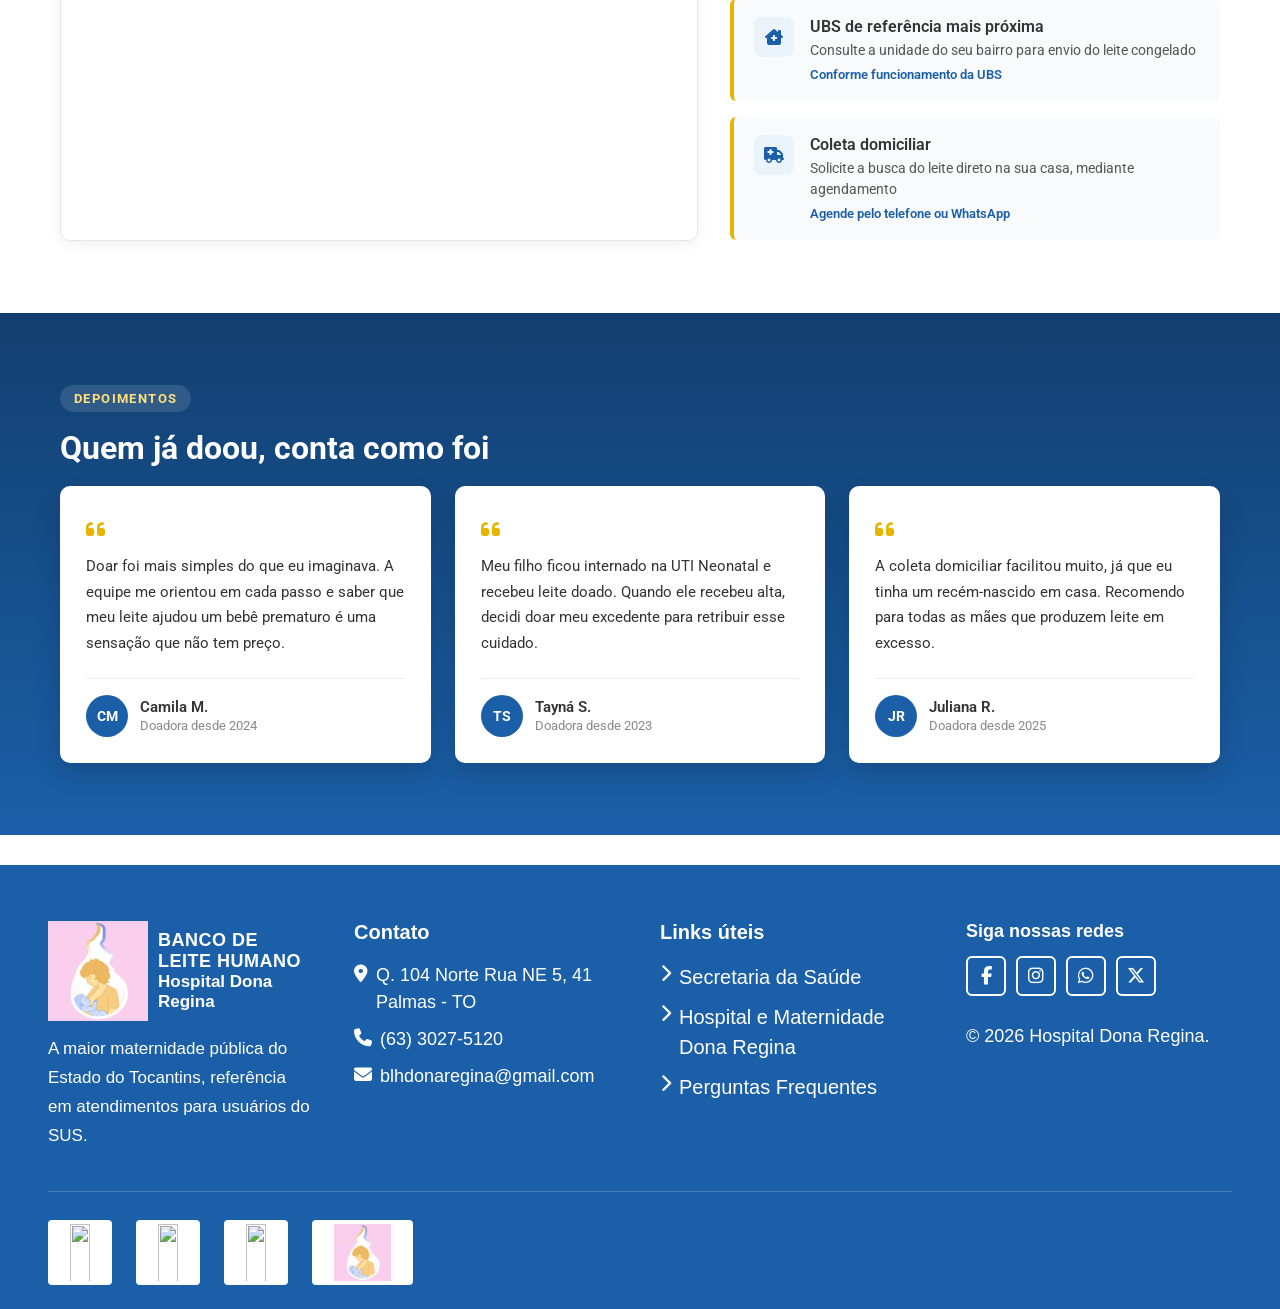
==== commit 05cd0263: "Implementações nas paginas Index e Doadora, fix na informações, aumento nas fontes do site." ====
--- a/src/pages/index.html
+++ b/src/pages/index.html
@@ -41,125 +41,246 @@
             <li><a href="serviços.html"><i class="fas fa-share-alt"></i> Serviços</a></li>
             <li><a href="Banco_de_Leite.html"><i class="fas fa-hospital"></i> Sobre Nós</a></li>
             <li><a href="Contato.html"><i class="fas fa-phone"></i> Contato</a></li>
-            <li><a href="#"><i class="fas fa-user-plus"></i> Cadastro</a></li>
+            <li><a href="Doadora.html"><i class="fas fa-user-plus"></i> Seja Doadora </a></li>
         </ul>
     </nav>
 
+    <div class="home-titulo-container">
+        <h1 class="home-titulo-principal">Banco de Leite Humano do Hospital e Maternidade Dona Regina Siqueira Campos</h1>
+    </div>
+
+    <section class="slider-wrapper">
+        <div class="slider-container">
+            
+            <div class="slide active">
+                <img src="https://images.unsplash.com/photo-1555252333-9f8e92e65df9?w=1600&q=80" alt="Campanha Agosto Dourado">
+                <div class="slide-legenda">
+                    <h3>Campanha Agosto Dourado</h3>
+                    <p>Mês de conscientização, proteção e incentivo ao aleitamento materno no Tocantins.</p>
+                </div>
+            </div>
+
+            <div class="slide">
+                <img src="../assets/foto - BL_frascoleite.png" alt="Sustentabilidade e Doação de Frascos">
+                <div class="slide-legenda">
+                    <h3>Sustentabilidade: Doe Frascos de Vidro</h3>
+                    <p>Quem não amamenta também ajuda! Aceitamos potes de vidro com tampa de plástico (tipo café ou maionese).</p>
+                </div>
+            </div>
+
+            <div class="slide">
+                <img src="../assets/foto - BL_frente.png" alt="Doação de Leite Materno">
+                <div class="slide-legenda">
+                    <h3>Um Gesto Simples que Salva Vidas</h3>
+                    <p>Qualquer quantidade de leite doada ajuda a alimentar e fortalecer recém-nascidos prematuros na UTI.</p>
+                </div>
+            </div>
+
+            <button class="slider-btn btn-prev" onclick="mudarSlide(-1)">&#10094;</button>
+            <button class="slider-btn btn-next" onclick="mudarSlide(1)">&#10095;</button>
+            
+        </div>
+    </section>
 
     <!-- Hero -->
-    <section class="hero">
-        <img src="https://images.unsplash.com/photo-1555252333-9f8e92e65df9?w=1600&q=80" alt="Mãe e bebê">
-
+     <section class="hero">
         <div class="hero-text">
             <h1>Essa semana coletamos N litros de leite</h1>
-
-            <p>
-                Lorem ipsum dolor sit amet consectetur adipisicing elit.
-                Mollitia nemo reprehenderit quos, omnis corrupti eos deleniti
-                nihil minus ad aliquam.
+        </div>
+    </section>
+
+    <!-- Por que doar? -->
+    <section class="secao-porque">
+        <div class="porque-container">
+            <span class="secao-eyebrow">Por que doar?</span>
+            <h2 class="secao-titulo">Cada gota tem um efeito real</h2>
+            <p class="secao-intro">
+                O leite materno é o alimento mais completo para um recém-nascido. Para bebês prematuros ou
+                internados na UTI Neonatal, muitas vezes é a diferença entre se recuperar em casa ou enfrentar
+                complicações graves.
             </p>
-        </div>
-    </section>
-
-    <!-- Sobre Nós -->
-    <section class="sobre-nos">
-
-        <div class="sobre-nos-content">
-            <div class="sobre-nos-text">
-                <h2>Sobre nós</h2>
-
-                <p>
-                    Lorem ipsum dolor sit amet consectetur adipisicing elit.
-                    Voluptas, voluptate. Dolor corporis, quisquam voluptate
-                    deleniti cumque.
-                </p>
-            </div>
-        </div>
-
-        <!-- Equipe -->
-        <div class="equipe">
-
-            <h2>Nossa equipe</h2>
-
-            <div class="equipe-text">
-                <p>
-                    Lorem ipsum dolor sit amet consectetur adipisicing elit.
-                    Provident debitis, nesciunt officia iste enim ducimus.
-                </p>
-            </div>
-
-            <h2 class="membros-titulo">Membros</h2>
-
-            <div class="equipe-membros-lista">
-
-                <!-- Membro 1 -->
-                <div class="membro-item">
-
-                    <div class="membro-card">
-
-                        <img src="https://static.vecteezy.com/ti/vetor-gratis/p1/18765757-icone-de-perfil-de-usuario-em-estilo-simples-ilustracao-em-avatar-membro-no-fundo-isolado-conceito-de-negocio-de-sinal-de-permissao-humana-vetor.jpg">
-
-                        <div class="membro-info">
-
-                            <p class="membro-nome">
-                                <i class="fas fa-user"></i>
-                                Nome do membro
-                            </p>
-
-                            <p class="membro-funcao">
-                                <i class="fas fa-briefcase"></i>
-                                Função do membro
-                            </p>
-
-                        </div>
-
-                    </div>
-
-                    <div class="membro-descricao">
-                        <p>
-                            Responsável pela coleta e controle de qualidade do
-                            leite humano no banco.
-                        </p>
-                    </div>
-
-                </div>
-
-                <!-- Membro 2 -->
-                <div class="membro-item">
-
-                    <div class="membro-card">
-
-                        <img src="https://static.vecteezy.com/ti/vetor-gratis/p1/18765757-icone-de-perfil-de-usuario-em-estilo-simples-ilustracao-em-avatar-membro-no-fundo-isolado-conceito-de-negocio-de-sinal-de-permissao-humana-vetor.jpg">
-
-                        <div class="membro-info">
-
-                            <p class="membro-nome">
-                                <i class="fas fa-user"></i>
-                                Nome do membro
-                            </p>
-
-                            <p class="membro-funcao">
-                                <i class="fas fa-briefcase"></i>
-                                Função do membro
-                            </p>
-
-                        </div>
-
-                    </div>
-
-                    <div class="membro-descricao">
-                        <p>
-                            Coordena as atividades administrativas do banco de
-                            leite e organiza os registros.
-                        </p>
-                    </div>
-
-                </div>
-
-            </div>
-
-        </div>
-
+
+            <div class="porque-grid">
+                <div class="porque-card">
+                    <div class="porque-icone"><i class="fas fa-baby"></i></div>
+                    <h3>Protege quem mais precisa</h3>
+                    <p>Fortalece o sistema imunológico de bebês prematuros e de baixo peso internados na UTI Neonatal.</p>
+                </div>
+                <div class="porque-card">
+                    <div class="porque-icone"><i class="fas fa-heart-pulse"></i></div>
+                    <h3>Reduz riscos e complicações</h3>
+                    <p>Diminui a chance de infecções graves, encurtando o tempo de internação dos recém-nascidos.</p>
+                </div>
+                <div class="porque-card">
+                    <div class="porque-icone"><i class="fas fa-hand-holding-droplet"></i></div>
+                    <h3>Qualquer quantidade ajuda</h3>
+                    <p>Não existe doação pequena demais: 30 ml já contribuem para alimentar um bebê internado.</p>
+                </div>
+                <div class="porque-card">
+                    <div class="porque-icone"><i class="fas fa-people-carry-box"></i></div>
+                    <h3>Fortalece a rede do SUS</h3>
+                    <p>Sustenta o único banco de leite público de referência do Tocantins, sem custo para as famílias.</p>
+                </div>
+            </div>
+        </div>
+    </section>
+
+    <!-- Como funciona a doação -->
+    <section class="secao-como-funciona">
+        <div class="como-funciona-container">
+            <span class="secao-eyebrow secao-eyebrow-clara">Como funciona</span>
+            <h2 class="secao-titulo secao-titulo-clara">Da sua casa até a UTI Neonatal</h2>
+
+            <div class="etapas-lista">
+                <div class="etapa">
+                    <div class="etapa-numero">01</div>
+                    <div class="etapa-conteudo">
+                        <h3>Cadastro da doadora</h3>
+                        <p>Entre em contato pelo telefone, WhatsApp ou e-mail do Banco de Leite. Nossa equipe faz uma triagem de saúde simples e orienta sobre a coleta.</p>
+                    </div>
+                </div>
+                <div class="etapa">
+                    <div class="etapa-numero">02</div>
+                    <div class="etapa-conteudo">
+                        <h3>Coleta em casa</h3>
+                        <p>Higienize as mãos e as mamas, e ordenhe o leite excedente em um vidro esterilizado com tampa plástica, seguindo as orientações recebidas.</p>
+                    </div>
+                </div>
+                <div class="etapa">
+                    <div class="etapa-numero">03</div>
+                    <div class="etapa-conteudo">
+                        <h3>Armazenamento</h3>
+                        <p>Guarde os vidros identificados no congelador, separados de outros alimentos, até o momento da coleta ou entrega.</p>
+                    </div>
+                </div>
+                <div class="etapa">
+                    <div class="etapa-numero">04</div>
+                    <div class="etapa-conteudo">
+                        <h3>Coleta ou entrega</h3>
+                        <p>O leite é recolhido em um dos pontos de coleta parceiros ou entregue diretamente no Banco de Leite do Hospital Dona Regina.</p>
+                    </div>
+                </div>
+                <div class="etapa">
+                    <div class="etapa-numero">05</div>
+                    <div class="etapa-conteudo">
+                        <h3>Pasteurização e destino</h3>
+                        <p>O leite passa por controle de qualidade e pasteurização antes de ser destinado aos recém-nascidos internados na UTI Neonatal.</p>
+                    </div>
+                </div>
+            </div>
+
+            <div class="cta-central">
+                <a href="Doadora.html" class="btn-seja-doadora">
+                    <i class="fas fa-heart"></i> Quero ser Doadora
+                </a>
+            </div>
+        </div>
+    </section>
+
+    <!-- Pontos de coleta -->
+    <section class="secao-mapa">
+        <div class="mapa-container">
+            <span class="secao-eyebrow">Pontos de coleta</span>
+            <h2 class="secao-titulo">Encontre o ponto mais perto de você</h2>
+            <p class="secao-intro">
+                Além da coleta domiciliar, você pode entregar seu leite doado diretamente nestes endereços em Palmas.
+            </p>
+
+            <div class="mapa-conteudo">
+                <div class="mapa-embed">
+                    <iframe
+                        title="Mapa dos pontos de coleta do Banco de Leite Humano Dona Regina"
+                        src="https://www.google.com/maps?q=Hospital+e+Maternidade+Dona+Regina,+Palmas+TO&output=embed"
+                        width="100%"
+                        height="100%"
+                        style="border:0;"
+                        allowfullscreen=""
+                        loading="lazy"
+                        referrerpolicy="no-referrer-when-downgrade">
+                    </iframe>
+                </div>
+
+                <ul class="pontos-lista">
+                    <li class="ponto-item">
+                        <div class="ponto-icone"><i class="fas fa-hospital"></i></div>
+                        <div>
+                            <h3>Banco de Leite Humano - Hospital Dona Regina</h3>
+                            <p>Q. 104 Norte, Rua NE 5, 41 — Palmas, TO</p>
+                            <span class="ponto-horario">Seg. a sex., 7h às 17h</span>
+                        </div>
+                    </li>
+                    <li class="ponto-item">
+                        <div class="ponto-icone"><i class="fas fa-clinic-medical"></i></div>
+                        <div>
+                            <h3>UBS de referência mais próxima</h3>
+                            <p>Consulte a unidade do seu bairro para envio do leite congelado</p>
+                            <span class="ponto-horario">Conforme funcionamento da UBS</span>
+                        </div>
+                    </li>
+                    <li class="ponto-item">
+                        <div class="ponto-icone"><i class="fas fa-truck-medical"></i></div>
+                        <div>
+                            <h3>Coleta domiciliar</h3>
+                            <p>Solicite a busca do leite direto na sua casa, mediante agendamento</p>
+                            <span class="ponto-horario">Agende pelo telefone ou WhatsApp</span>
+                        </div>
+                    </li>
+                </ul>
+            </div>
+        </div>
+    </section>
+
+    <!-- Depoimentos -->
+    <section class="secao-depoimentos">
+        <div class="depoimentos-container">
+            <span class="secao-eyebrow secao-eyebrow-clara">Depoimentos</span>
+            <h2 class="secao-titulo secao-titulo-clara">Quem já doou, conta como foi</h2>
+
+            <div class="depoimentos-grid">
+                <div class="depoimento-card">
+                    <i class="fas fa-quote-left depoimento-aspas"></i>
+                    <p class="depoimento-texto">
+                        Doar foi mais simples do que eu imaginava. A equipe me orientou em cada passo e
+                        saber que meu leite ajudou um bebê prematuro é uma sensação que não tem preço.
+                    </p>
+                    <div class="depoimento-autora">
+                        <div class="depoimento-avatar">CM</div>
+                        <div>
+                            <h4>Camila M.</h4>
+                            <span>Doadora desde 2024</span>
+                        </div>
+                    </div>
+                </div>
+                <div class="depoimento-card">
+                    <i class="fas fa-quote-left depoimento-aspas"></i>
+                    <p class="depoimento-texto">
+                        Meu filho ficou internado na UTI Neonatal e recebeu leite doado. Quando ele
+                        recebeu alta, decidi doar meu excedente para retribuir esse cuidado.
+                    </p>
+                    <div class="depoimento-autora">
+                        <div class="depoimento-avatar">TS</div>
+                        <div>
+                            <h4>Tayná S.</h4>
+                            <span>Doadora desde 2023</span>
+                        </div>
+                    </div>
+                </div>
+                <div class="depoimento-card">
+                    <i class="fas fa-quote-left depoimento-aspas"></i>
+                    <p class="depoimento-texto">
+                        A coleta domiciliar facilitou muito, já que eu tinha um recém-nascido em casa.
+                        Recomendo para todas as mães que produzem leite em excesso.
+                    </p>
+                    <div class="depoimento-autora">
+                        <div class="depoimento-avatar">JR</div>
+                        <div>
+                            <h4>Juliana R.</h4>
+                            <span>Doadora desde 2025</span>
+                        </div>
+                    </div>
+                </div>
+            </div>
+        </div>
     </section>
 
     <!-- Footer -->
@@ -190,7 +311,7 @@
                     </li>
                     <li>
                         <i class="fas fa-phone"></i>
-                        <span>(63) 3027-5070</span>
+                        <span>(63) 3027-5120</span>
                     </li>
                     <li>
                         <i class="fas fa-envelope"></i>
@@ -211,7 +332,7 @@
                 <div class="social-icons">
                     <a href="#"><i class="fab fa-facebook-f"></i></a>
                     <a href="#"><i class="fab fa-instagram"></i></a>
-                    <a href="#"><i class="fab fa-youtube"></i></a>
+                    <a href="#"><i class="fab fa-whatsapp"></i></a>
                     <a href="#"><i class="fab fa-x-twitter"></i></a>
                 </div>
                 <p class="footer-copyright">
@@ -234,5 +355,29 @@
             </div>
         </div>
     </footer>
+
+<script>
+        let indexAtual = 0;
+        const slides = document.querySelectorAll('.slide');
+
+        function mostrarSlide(index) {
+            slides.forEach(slide => slide.classList.remove('active'));
+            
+            indexAtual = index;
+            if (indexAtual >= slides.length) indexAtual = 0;
+            if (indexAtual < 0) indexAtual = slides.length - 1;
+            
+            slides[indexAtual].classList.add('active');
+        }
+
+        function mudarSlide(direcao) {
+            mostrarSlide(indexAtual + direcao);
+        }
+
+        // Passa o slide automaticamente a cada 5 segundos (5000ms)
+        setInterval(() => {
+            mudarSlide(1);
+        }, 5000);
+    </script>
 </body>
 </html>
--- a/src/style/style.css
+++ b/src/style/style.css
@@ -11,35 +11,6 @@
   -webkit-font-smoothing: antialiased;
 }
 
-/* Scrolllbar bonitinha */
-body {
-  --sb-track-color: #dfe0ea;
-  --sb-thumb-color: #e8b400;
-  --sb-size: 14px;
-}
-
-body::-webkit-scrollbar {
-  width: var(--sb-size)
-}
-
-body::-webkit-scrollbar-track {
-  background: var(--sb-track-color);
-  border-radius: 3px;
-}
-
-body::-webkit-scrollbar-thumb {
-  background: var(--sb-thumb-color);
-  border-radius: 3px;
-  
-}
-
-@supports not selector(::-webkit-scrollbar) {
-  body {
-    scrollbar-color: var(--sb-thumb-color)
-                     var(--sb-track-color);
-  }
-}
-
 .topbar {
   height: 5px;
   background: #e8b400;
@@ -51,10 +22,10 @@
   align-items: center;
 
   width: 100%;
-
+  height: 70px;
   padding: 0;
 
-  background: rgba(0,0,0,.40);
+  background: #2E3092;
   backdrop-filter: blur(20px);
 }
 
@@ -81,7 +52,7 @@
     align-items: center;
     gap: 8px;
 
-    padding: 14px 22px;
+    padding: 20px 28px;
 
     color: white;
     text-decoration: none;
@@ -89,10 +60,12 @@
     border-radius: 8px;
 
     transition: .25s;
+
+    font-size: 20px;
 }
 
 .nav-links a:hover {
-    background: #1D4ED8;
+    background: #e8b400;
     color: white;
 }
 
@@ -102,39 +75,197 @@
     text-align: center;
 }
 
-.hero {
+/* ── TITULO HOME ── */
+.home-titulo-container {
+  max-width: 1200px;
+  margin: 40px auto 20px auto;
+  padding: 0 20px;
+  text-align: center;
+}
+
+.home-titulo-principal {
+  font-family: "Roboto", sans-serif;
+  font-size: 26px;
+  font-weight: 700;
+  color: #1a5fa8; /* Azul institucional */
+  line-height: 1.4;
+}
+
+/* ── SLIDER / CARROSSEL COM LINHAS SEPARADORAS ── */
+.slider-wrapper {
+  width: 70%; 
+  margin: 0 auto 20px auto;
+  border-top: 2px solid #e1e7ec;    
+  border-bottom: 2px solid #e1e7ec; 
+  padding: 24px 0; 
+}
+
+.slider-container {
   position: relative;
   width: 100%;
-  height: 560px;
+  height: 760px; /* AUMENTADO: De 400px para 520px para a foto não ficar fina */
   overflow: hidden;
-  
-}
-
-.hero img {
+  border-radius: 8px;
+  box-shadow: 0 4px 12px rgba(0, 0, 0, 0.1);
+}
+
+/* Configuração dos Slides */
+.slide {
+  position: absolute;
+  top: 0;
+  left: 0;
   width: 100%;
   height: 100%;
-  object-fit: cover;
-  object-position: center 30%;
+  opacity: 0;
+  transition: opacity 0.6s ease-in-out;
+  z-index: 1;
+}
+
+.slide.active {
+  opacity: 1;
+  z-index: 2;
+}
+
+.slide img {
+  width: 100%;
+  height: 100%;
+  object-fit: cover; /* Faz a imagem cortar sem distorcer ou esticar */
+}
+
+/* Legenda Preta Transparente por cima da imagem */
+.slide-legenda {
+  position: absolute;
+  bottom: 0;
+  left: 0;
+  width: 100%;
+  background: linear-gradient(transparent, rgba(0, 0, 0, 0.85)); /* Degradê escuro para dar leitura */
+  color: #ffffff;
+  padding: 30px 240px;
+  z-index: 3;
+}
+
+.slide-legenda h3 {
+  font-family: "Roboto", sans-serif;
+  font-size: 31px;
+  font-weight: 600;
+  margin-bottom: 8px;
+}
+
+.slide-legenda p {
+  font-family: "Roboto", sans-serif;
+  font-size: 21px;
+  color: #f0f0f0;
+  line-height: 1.4;
+}
+
+/* Botões do Carrossel (Setinhas) */
+.slider-btn {
+  position: absolute;
+  top: 50%;
+  transform: translateY(-50%);
+  background: rgba(0, 0, 0, 0); /* totalmente transparente */
+  color: transparent;            /* seta invisível */
+  border: none;
+  font-size: 30px;
+  padding: 14px 18px;
+  cursor: pointer;
+  border-radius: 0;              /* sem arredondamento */
+  transition: background 0.2s, color 0.2s;
+  z-index: 10;
+  height: 100%;                  /* ocupa toda a altura do slider */
+  top: 0;
+  transform: none;
+  display: flex;
+  align-items: center;
+}
+.btn-prev {
+  left: 0;   /* colado na parede esquerda */
+}
+
+.btn-next {
+  right: 0;  /* colado na parede direita */
+}
+
+/* Aparece ao passar o mouse */
+.slider-container:hover .slider-btn {
+  background: rgba(0, 0, 0, 0.3);
+  color: #fff;
+}
+
+/* Efeito extra ao passar direto no botão */
+.slider-btn:hover {
+  background: rgba(0, 0, 0, 0.5) !important;
+  color: #fff !important;
+}
+
+/* Responsividade para telas de celulares */
+@media (max-width: 768px) {
+  .slider-wrapper { width: 90%; }
+  .slider-container { height: 340px; }
+  .home-titulo-principal { font-size: 20px; }
+  .slide-legenda h3 { font-size: 16px; }
+  .slide-legenda p { font-size: 13px; }
+  .slider-btn { padding: 8px 12px; font-size: 14px; }
+}
+
+/* -- Botão seja doadora -- */
+.btn-seja-doadora {
+  font-family: "Roboto", sans-serif;
+  display: inline-flex;
+  align-items: center;
+  gap: 10px;
+  background-color: #1D4ED8; /* Azul solicitado */
+  color: #ffffff; /* Letras brancas */
+  text-decoration: none;
+  padding: 14px 28px;
+  font-size: 18px;
+  font-weight: 600;
+  border-radius: 6px;
+  box-shadow: 0 4px 10px rgba(29, 78, 216, 0.2); /* Sombra suave azul no botão */
+  transition: background-color 0.2s, transform 0.2s;
+}
+
+.btn-seja-doadora:hover {
+  background-color: #1a5fa8; /* Escurece levemente ao passar o mouse */
+  transform: translateY(-2px); /* Efeito sutil de subir ao passar o mouse */
+}
+
+.btn-seja-doadora i {
+  font-size: 16px;
+}
+/* ── HERO (Ajustado e com a Barra de Relevo) ── */
+.hero {
+  width: 100%;
+  padding: 30px 20px 48px 20px; /* Ajustado o espaçamento superior */
+  background-color: #ffffff;
+  /* Borda e box-shadow de relevo removidos daqui para deixar contínuo! */
 }
 
 .hero-text {
-  position: absolute;
-  bottom: 80px;
-  left: 48px;
-  max-width: 620px;
+  max-width: 960px; 
+  margin: 0 auto;   
+  text-align: center;
 }
 
 .hero-text h1 {
+  font-family: "Roboto", sans-serif;
   font-size: 26px;
   font-weight: 700;
   margin-bottom: 16px;
-  color: #111;
+  color: rgb(51, 51, 51);
 }
 
 .hero-text p {
+  font-family: "Roboto", sans-serif;
   font-size: 16px;
   line-height: 1.75;
-  color: #111;
+  color: rgb(51, 51, 51);
+}
+
+.hero-action-wrapper {
+  margin-bottom: 24px;
+  display: flex;
+  justify-content: center; /* ← centraliza o botão */
 }
 
 .perguntas-frequentes {
@@ -174,19 +305,18 @@
   justify-content: center;
 }
 
-/* Bloco fica centralizado na página (pelo flex do pai),
-   mas o conteúdo dentro dele (h2 e p) fica alinhado
-   à esquerda entre si, como no exemplo de referência. */
 .sobre-nos-text {
   max-width: 900px;
   text-align: left;
 }
 
 .sobre-nos-text h2 {
-  font-size: 32px;
+  font-family: "Roboto", sans-serif;
+  font-size: 24px; /* Ajustado para 24px, ficando menor que os 30px do subtítulo */
   font-weight: 700;
   margin-bottom: 24px;
   text-align: left;
+  color: rgb(51, 51, 51);
 }
 
 .sobre-nos-text p {
@@ -236,117 +366,6 @@
   color: white;
 }
 
-
-/* ── EQUIPE ── */
-.equipe {
-  margin-top: 64px;
-  padding: 0;
-  display: flex;
-  flex-direction: column;
-  align-items: center;
-}
-
-/* Bloco fica centralizado na página (pelo align-items do pai),
-   mas h2 e p ficam alinhados à esquerda entre si dentro do bloco. */
-.equipe h2 {
-  width: 100%;
-  max-width: 900px;
-  text-align: left;
-  font-size: 28px;
-  font-weight: 700;
-  margin-bottom: 24px;
-}
-
-.equipe-text {
-  width: 100%;
-  max-width: 900px;
-  margin-bottom: 48px;
-}
-
-.equipe-text p {
-  font-size: 16px;
-  line-height: 1.9;
-  color: #222;
-  text-align: left;
-}
-
-.membros-titulo {
-  width: 100%;
-  max-width: 900px;
-  text-align: left;
-  font-size: 24px;
-  font-weight: 700;
-  margin-bottom: 32px;
-}
-
-/* Lista — um membro por linha */
-.equipe-membros-lista {
-  align-self: flex-start;
-  width: 100%;
-  display: flex;
-  flex-direction: column;
-  gap: 32px;
-}
-
-/* Cada linha: foto à esquerda, descrição à direita */
-.membro-item {
-  display: flex;
-  align-items: center;
-  gap: 32px;
-}
-
-/* ── CARD (só a foto + nome/função) ── */
-.membro-card {
-  position: relative;
-  width: 200px;
-  min-width: 200px;
-  height: 250px;
-  border: 2px solid #ccc;
-  border-radius: 6px;
-  overflow: hidden;
-}
-
-.membro-card img {
-  width: 100%;
-  height: 100%;
-  object-fit: cover;
-  display: block;
-}
-
-.membro-info {
-  position: absolute;
-  bottom: 0;
-  left: 0;
-  right: 0;
-  background: rgba(0, 0, 0, 0.6);
-  padding: 8px 10px;
-}
-
-.membro-nome {
-  font-size: 13px;
-  font-weight: 700;
-  color: #fff;
-  line-height: 1.4;
-}
-
-.membro-funcao {
-  font-size: 12px;
-  font-weight: 400;
-  color: #ddd;
-  line-height: 1.4;
-}
-
-/* ── DESCRIÇÃO — ao lado do card ── */
-.membro-descricao {
-  flex: 1;
-}
-
-.membro-descricao p {
-  font-size: 15px;
-  line-height: 1.8;
-  color: #333;
-}
-
 footer {
   background: #1a5fa8;
   color: #fff;
@@ -376,7 +395,6 @@
 .logo-placeholder img{
   width: 100%;
   height: auto;
-
 }
 
 .footer-brand-header .logo-box {
@@ -394,25 +412,25 @@
 }
 
 .footer-brand-header div p {
-  font-size: 11px;
+  font-size: 18px;
   font-weight: 700;
   text-transform: uppercase;
   letter-spacing: 0.5px;
 }
 
 .footer-brand-header div span {
-  font-size: 14px;
+  font-size: 17px;
   font-weight: 700;
 }
 
 .footer-brand > p {
-  font-size: 14px;
+  font-size: 17px;
   line-height: 1.7;
-  color: #cce0ff;
+  color: #ffffff;
 }
 
 .footer-col h4 {
-  font-size: 16px;
+  font-size: 20px;
   font-weight: 700;
   margin-bottom: 18px;
 }
@@ -425,8 +443,8 @@
 }
 
 .footer-col ul li {
-  font-size: 14px;
-  color: #cce0ff;
+  font-size: 18px;
+  color: #ffffff;
   display: flex;
   align-items: flex-start;
   gap: 8px;
@@ -440,9 +458,9 @@
 }
 
 .footer-col ul li a {
-  color: #cce0ff;
+  color: #ffffff;
   text-decoration: none;
-  font-size: 14px;
+  font-size: 20px;
   transition: color 0.2s;
 }
 
@@ -457,7 +475,7 @@
 }
 
 .footer-social h4 {
-  font-size: 16px;
+  font-size: 18px;
   font-weight: 700;
 }
 
@@ -475,7 +493,7 @@
   align-items: center;
   justify-content: center;
   color: #fff;
-  font-size: 16px;
+  font-size: 18px;
   text-decoration: none;
   transition: background 0.2s;
 }
@@ -485,8 +503,8 @@
 }
 
 .footer-copyright {
-  font-size: 13px;
-  color: #cce0ff;
+  font-size: 18px;
+  color: #ffffff;
   margin-top: 12px;
   line-height: 1.6;
 }
@@ -554,12 +572,6 @@
   .sobre-content img {
     width: 100%;
     min-width: unset;
-  }
-
-  .membro-item {
-    flex-direction: column;
-    align-items: flex-start;
-    padding-bottom: 20px;
   }
 
   footer {
@@ -605,7 +617,7 @@
 
 .inst-subtitulo {
   font-family: "Roboto", sans-serif;
-  font-size: 20px;
+  font-size: 30px;
   font-weight: 500;
   line-height: 32px;
   color: rgb(51, 51, 51);
@@ -619,6 +631,18 @@
   line-height: 32px;
   color: rgb(51, 51, 51);
   margin-bottom: 20px;
+  text-align: justify;
+}
+
+/* Nova formatação idêntica ao .inst-texto para os itens de lista */
+.texto-lista {
+  font-family: "Roboto", sans-serif;
+  font-size: 20px;
+  font-weight: 400;
+  line-height: 32px;
+  color: rgb(51, 51, 51);
+  margin-bottom: 16px;
+  margin-left: 24px; /* Abre espaço na lateral esquerda para os marcadores aparecerem */
   text-align: justify;
 }
 
@@ -710,248 +734,839 @@
     line-height: 36px;
   }
 }
-
-  #h1-servicos {
-    margin-left: 44vw;
-    margin-top: 24px;
-  }
+/* ── PÁGINA DE SERVIÇOS RESTRUTURADA ── */
+
+.titulo-servicos-pagina {
+  font-family: "Roboto", sans-serif;
+  text-align: center;
+  margin: 40px auto 20px auto;
+  font-size: 32px;
+  color: #1a5fa8; /* Azul institucional padrão */
+  font-weight: 700;
+}
 
 .container-card-servico {
-  display: block;
-  width: 80vw;
-  margin-left: 10vw;
-  margin-top: 2vw;
-}
-
+  max-width: 1200px;
+  margin: 0 auto 60px auto;
+  padding: 0 20px;
+}
+
+/* O Card com design limpo e plano (sem inset) */
 .card-servico {
   position: relative;
-  display: flex;
-  flex-direction: column;
-  margin-bottom: 24px;
-  height: auto;
-  min-height: 360px;
-  border: 8px inset #1C6EA4;
-  border-radius: 4px;
-  overflow: visible;
-}
-
-#tittle-servico {
-  height: fit-content;
-  margin: 12px;
-  margin-left: 56px;
-  font-size: 20px;
-}
-
-#row-servico {
-  display: flex;
-  flex-direction: row;
-  align-items: flex-start;
-  margin-left: 56px;
-  gap: 4%;
-  min-height: 0;
-}
-
+  background-color: #ffffff;
+  border: 1px solid #e1e7ec;
+  border-radius: 8px;
+  margin-bottom: 32px;
+  box-shadow: 0 4px 12px rgba(0, 0, 0, 0.05);
+  overflow: hidden;
+}
+
+/* Barra amarela de destaque agora cobre 100% da lateral do card */
 .barra-amarela {
   position: absolute;
+  top: 0;
+  left: 0;
+  bottom: 0;
+  width: 8px;
   background-color: #e8b400;
-  height: 90%;
-  width: 9px;
-  margin-left: 16px;
-  margin-top: 20px;
-}
-
-#desc-servico {
-  display: flex;
-  flex-direction: column;
-  height: 340px;
-  flex: 1 1 320px;
-  width: 38.8%;
-  padding: 8px;
-  gap: 8px;
-}
-
-.sep-descritivo {
-  border: 4px solid #1e8dd7;
-  border-radius: 20px;
-  padding: 8px;
-  overflow-y: scroll;
-  overflow-wrap: break-word;
-  max-width: 400px;
-}
-
-.div-imagem-servico {
-  display: flex;
-  width: 400px;
-  align-self: center;
-  margin-left: 40px;
-}
-
-#imagem-servico {
-  max-height: 100%;
-  max-width: 100%;
-  min-height: 300px;
-  border: 4px solid #1e8dd7;
-  border-radius: 20px;
-  padding: 4px;
-}
-
-.div-botao-servico{
-  display: flex;
-  flex-direction: column;
-  gap: 64px;
-  width: 512px;
-  justify-content: center;
-  align-content: center;
-  text-align: center;
-}
-
-.botao-servico {
-  font-size: 22px;
-  color: white;
-  border-radius: 2rem;
-  cursor: pointer;
-  width: 200px;
-  height: 50px;
-  border: none;
-  background-color: #3653f8;
-  display: flex;
-  justify-content: center;
-  align-items: center;
-  align-self: center;
-  transition: all 0.1s cubic-bezier(0.22, 0.61, 0.36, 1);
-}
-.botao-servico:hover {
-  --edge-light: hsla(0, 0%, 50%, 1);
-  text-shadow: 0px 0px 10px var(--text-light);
-  box-shadow: inset 0.4px 1px 4px var(--edge-light),
-    2px 4px 8px hsla(0, 0%, 0%, 0.295);
-  transform: scale(1.1);
-}
-
-/* ── RESPONSIVIDADE EXCLUSIVA DA PAGINA DE SERVIÇOS ── */
-@media (max-width: 950px) {
-  #h1-servicos {
-    margin-left: 40%;
-  }
-
-  .container-card-servico {
-  display: block;
-  width: 80vw;
-  margin-left: 5vw;
-  margin-top: 2vw;
-}
-
-.card-servico {
-  width: 88vw;
-  border: 8px inset #1C6EA4;
-  border-radius: 4px;
-  overflow: visible;
-  height: auto;
-}
-
-#tittle-servico {
-  height: fit-content;
-  margin: 12px;
-  margin-left: 32px;
-  font-size: 20px;
-}
-
-#row-servico {
-  display: grid;
-  grid-template-columns: 35vw 35vw;
-  grid-template-rows: auto auto;
-  margin-left: 32px;
-  gap: 0px;
-}
-
-.barra-amarela {
-  display: none;
-}
-
-#desc-servico {
-  width: 32vw;
-  padding: 8px;
-  gap: 8px;
-  height: fit-content;
-}
-
-#desc-servico h3 {
-  width: 32vw;
-  gap: 8px;
-}
-
-.sep-descritivo {
-  border: 4px solid #1e8dd7;
-  border-radius: 20px;
-  padding: 8px;
-  overflow-y: scroll;
-  overflow-wrap: break-word;
-  width: 30vw;
-  max-height: 240px;
-  min-height: 60px;
-}
-
-.div-imagem-servico {
-  margin-top: 10px;
-  margin-bottom: 10px;
-  display: flex;
-  width: 32vw;
-  grid-row: 2;
-}
-
-#imagem-servico {
-  max-height: 320px;
-  max-width: 50vw;
-  min-height: 150px;
-  border: 4px solid #1e8dd7;
-  border-radius: 20px;
-  padding: 4px;
-}
-
-.div-botao-servico{
+}
+
+.conteudo-card {
+  padding: 24px 24px 24px 32px; /* Margem interna equilibrada */
+}
+
+.tittle-servico {
+  font-family: "Roboto", sans-serif;
+  font-size: 24px;
+  color: #111111;
+  margin-bottom: 20px;
+  font-weight: 600;
+}
+
+/* Alinhamento lado a lado (Informações vs Botão) */
+.row-servico {
+  display: flex;
+  gap: 32px;
+  align-items: stretch;
+}
+
+/* Coluna que agrupa os blocos de texto */
+.info-servico-col {
+  flex: 1;
   display: flex;
   flex-direction: column;
   gap: 16px;
-  width: 32vw;
+}
+
+/* Caixas de Descrição e Quem tem Direito (Tamanhos equilibrados) */
+.bloco-texto-servico {
+  border: 2px solid #1e8dd7;
+  border-radius: 12px;
+  padding: 16px;
+  background-color: #fcfdfe;
+}
+
+.bloco-texto-servico h3 {
+  font-family: "Roboto", sans-serif;
+  font-size: 16px;
+  color: #1e8dd7;
+  margin-bottom: 8px;
+  display: flex;
+  align-items: center;
+  gap: 8px;
+}
+
+.bloco-texto-servico p {
+  font-family: "Roboto", sans-serif;
+  font-size: 15px;
+  line-height: 1.5;
+  color: #444444;
+  text-align: justify;
+}
+
+/* Campo de Meio de Atendimento em apenas uma linha */
+.meio-atendimento-linha {
+  font-family: "Roboto", sans-serif;
+  font-size: 15px;
+  border: 2px solid #e1e7ec;
+  border-radius: 8px;
+  padding: 12px 16px;
+  background-color: #f8fafc;
+  display: flex;
+  align-items: center;
+  gap: 8px;
+}
+
+.meio-atendimento-linha strong {
+  color: #333333;
+}
+
+.meio-atendimento-linha span {
+  color: #1e8dd7;
+  font-weight: 600;
+}
+
+/* Seção Lateral do Botão de Ação */
+.div-botao-servico {
+  width: 320px;
+  display: flex;
+  flex-direction: column;
   justify-content: center;
-  align-content: center;
+  align-items: center;
   text-align: center;
-  justify-self: center;
-  align-self: baseline;
-  margin-left: 10%;
-  height: 100%;
-  border: 4px solid #e8b400;
+  border-left: 1px dashed #e1e7ec;
+  padding-left: 32px;
+}
+
+.div-botao-servico h2 {
+  font-family: "Roboto", sans-serif;
+  font-size: 16px;
+  font-weight: 500;
+  color: #666666;
+  line-height: 1.4;
+  margin-bottom: 20px;
+}
+
+.botao-servico {
+  font-family: "Roboto", sans-serif;
+  font-size: 16px;
+  font-weight: 600;
+  color: #ffffff;
+  background-color: #1D4ED8; /* Azul uniforme com o botão da home */
+  border: none;
+  border-radius: 6px;
+  width: 100%;
+  padding: 14px;
+  cursor: pointer;
+  box-shadow: 0 4px 10px rgba(29, 78, 216, 0.15);
+  transition: background-color 0.2s, transform 0.2s;
+}
+
+.botao-servico:hover {
+  background-color: #1a5fa8;
+  transform: translateY(-2px);
+}
+
+/* ── RESPONSIVIDADE PARA CELULAR E TABLET ── */
+@media (max-width: 950px) {
+  .row-servico {
+    flex-direction: column; /* Joga o botão para baixo nas telas menores */
+    gap: 24px;
+  }
+  
+  .div-botao-servico {
+    width: 100%;
+    border-left: none;
+    border-top: 1px dashed #e1e7ec;
+    padding-left: 0;
+    padding-top: 24px;
+  }
+
+  .div-botao-servico h2 {
+    margin-bottom: 12px;
+  }
+
+  .botao-servico {
+    max-width: 280px;
+  }
+}
+
+/* ── ESTILIZAÇÃO DA PÁGINA DE PERGUNTAS E BUSCA ── */
+
+/* Estilização dos Tópicos Separadores do FAQ */
+.faq-topico-grupo {
+  margin-bottom: 40px;
+}
+
+.faq-topico-titulo {
+  font-family: "Roboto", sans-serif;
+  font-size: 20px;
+  color: #1a5fa8; /* Azul padrão do Dona Regina */
+  margin-bottom: 20px;
+  padding-bottom: 8px;
+  border-bottom: 2px dashed #e1e7ec;
+  display: flex;
+  align-items: center;
+  gap: 10px;
+  font-weight: 600;
+}
+/* Gira a seta do card quando ele estiver com a classe .active */
+.faq-card.active .icone-seta {
+  transform: rotate(180deg);
+}
+
+.faq-container {
+  max-width: 960px;
+  margin: 0 auto;
+  padding: 40px 48px 64px;
+}
+
+.faq-secao-titulo {
+  font-family: "Roboto", sans-serif;
+  font-size: 28px;
+  font-weight: 600;
+  color: rgb(51, 51, 51);
+  margin-bottom: 24px;
+  border-bottom: 2px solid #eee;
+  padding-bottom: 8px;
+}
+
+/* 1. Barra de Busca */
+.busca-wrapper {
+  margin-bottom: 48px;
+}
+
+.busca-box {
+  display: flex;
+  align-items: center;
+  background: #ffffff;
+  border: 2px solid #1a5fa8; /* Azul do estado */
   border-radius: 8px;
-  padding: 1px;
-}
-
-.div-botao-servico h2 {
-  font-size: larger;
-  overflow-wrap: break-word;
-}
-}
-
-@media (max-width: 550px) {
+  padding: 4px 16px;
+  box-shadow: 0 4px 10px rgba(0, 0, 0, 0.05);
+}
+
+.busca-icone {
+  color: #1a5fa8;
+  font-size: 20px;
+  margin-right: 12px;
+}
+
+#campo-busca {
+  width: 100%;
+  border: none;
+  outline: none;
+  padding: 12px 0;
+  font-family: "Roboto", sans-serif;
+  font-size: 16px;
+  color: #333;
+}
+
+/* Alerta de Não Encontrado / WhatsApp */
+.busca-alerta {
+  margin-top: 16px;
+  background-color: #fff8e1;
+  border-left: 4px solid #e8b400; /* Amarelo do estado */
+  padding: 16px;
+  border-radius: 4px;
+  animation: fadeIn 0.3s ease-in-out;
+}
+
+.busca-alerta p {
+  font-family: "Roboto", sans-serif;
+  font-size: 16px;
+  color: #555;
+  margin-bottom: 12px;
+}
+
+.busca-alerta-links {
+  display: flex;
+  align-items: center;
+  gap: 16px;
+  flex-wrap: wrap;
+  font-family: "Roboto", sans-serif;
+  font-size: 15px;
+}
+
+.btn-zap {
+  background-color: #25D366;
+  color: white;
+  text-decoration: none;
+  padding: 8px 16px;
+  border-radius: 6px;
+  font-weight: 500;
+  display: inline-flex;
+  align-items: center;
+  gap: 8px;
+  transition: background 0.2s;
+}
+
+.btn-zap:hover {
+  background-color: #1ebd54;
+}
+
+/* 2. Seção de Informações */
+.info-section {
+  margin-bottom: 56px;
+}
+
+.info-lista {
+  display: flex;
+  flex-direction: column;
+  gap: 20px;
+}
+
+.info-bloco {
+  background: #f9f9f9;
+  padding: 24px;
+  border-radius: 6px;
+  border-left: 4px solid #1a5fa8;
+}
+
+.info-bloco h3 {
+  font-family: "Roboto", sans-serif;
+  font-size: 18px;
+  font-weight: 600;
+  color: #1a5fa8;
+  margin-bottom: 10px;
+}
+
+.info-bloco p {
+  font-family: "Roboto", sans-serif;
+  font-size: 16px;
+  line-height: 1.6;
+  color: rgb(51, 51, 51);
+  text-align: justify;
+}
+
+/* 3. Seção de Perguntas (Grid de Cards Interativos) */
+.faq-grid {
+  display: grid;
+  grid-template-columns: repeat(3, 1fr); /* 3 colunas perfeitas */
+  gap: 20px;
+}
+
+.faq-card {
+  background: #1a5fa8;
+  border-radius: 8px;
+  overflow: hidden;
+  box-shadow: 0 4px 6px rgba(0, 0, 0, 0.05);
+  cursor: pointer;
+  display: flex;
+  flex-direction: column;
+  transition: transform 0.2s, box-shadow 0.2s;
+  align-self: start;
+}
+
+.faq-card:hover {
+  transform: translateY(-3px);
+  box-shadow: 0 6px 12px rgba(0, 0, 0, 0.1);
+}
+
+.card-pergunta {
+  padding: 20px;
+  display: flex;
+  justify-content: space-between;
+  align-items: center;
+  gap: 12px;
+  color: #ffffff;
+}
+
+.card-pergunta h3 {
+  font-family: "Roboto", sans-serif;
+  font-size: 16px;
+  font-weight: 500;
+  line-height: 1.4;
+}
+
+.icone-seta {
+  font-size: 14px;
+  transition: transform 0.3s ease;
+}
+
+/* O Segredo do Card Amarelo por baixo */
+.card-resposta {
+  background: #ffc800; /* Fundo amarelo do estado */
+  color: #222222;
+  max-height: 0; /* Começa escondido */
+  overflow: hidden;
+  transition: max-height 0.3s ease-out, padding 0.3s ease-out;
+  padding: 0 20px;
+}
+
+.card-resposta p {
+  font-family: "Roboto", sans-serif;
+  font-size: 15px;
+  line-height: 1.5;
+  text-align: justify;
+}
+
+/* Quando o card for clicado (.active adicionado pelo JS) */
+.faq-card.active .card-resposta {
+  max-height: 300px; /* Expande revelando o conteúdo */
+  padding: 20px;
+  border-top: 1px solid rgba(0, 0, 0, 0.08);
+}
+
+.faq-card.active .icone-seta {
+  transform: rotate(180deg); /* Seta gira pra cima */
+}
+
+/* Animação suave para o alerta aparecer */
+@keyframes fadeIn {
+  from { opacity: 0; transform: translateY(-5px); }
+  to { opacity: 1; transform: translateY(0); }
+}
+
+/* Responsividade para telas menores */
+@media (max-width: 960px) {
+  .faq-grid {
+    grid-template-columns: repeat(2, 1fr); /* 2 colunas em tablets */
+  }
+}
+
+@media (max-width: 650px) {
+  .faq-container {
+    padding: 30px 20px;
+  }
   
-  #h1-servicos {
-    margin-left: 35%;
-  }
-  .botao-servico {
+  .faq-grid {
+  display: grid;
+  grid-template-columns: repeat(3, 1fr);
+  gap: 20px;
+  align-items: start; /* ← adicione essa linha */
+  }
+}
+
+/* ═══════════════════════════════════════════════════════════
+   NOVAS SEÇÕES DA HOME: Por que doar / Como funciona /
+   Pontos de coleta / Depoimentos
+   ═══════════════════════════════════════════════════════════ */
+
+.secao-eyebrow {
+  display: inline-block;
+  font-family: "Roboto", sans-serif;
+  font-size: 13px;
+  font-weight: 700;
+  letter-spacing: 1.4px;
+  text-transform: uppercase;
+  color: #1a5fa8;
+  background: #eaf2fa;
+  padding: 6px 14px;
+  border-radius: 20px;
+  margin-bottom: 16px;
+}
+
+.secao-eyebrow-clara {
+  color: #ffe07d;
+  background: rgba(255, 255, 255, 0.12);
+}
+
+.secao-titulo {
+  font-family: "Roboto", sans-serif;
+  font-size: 32px;
+  font-weight: 700;
+  color: rgb(51, 51, 51);
+  margin-bottom: 16px;
+  line-height: 1.3;
+}
+
+.secao-titulo-clara {
+  color: #ffffff;
+}
+
+.secao-intro {
+  font-family: "Roboto", sans-serif;
+  font-size: 17px;
+  line-height: 1.75;
+  color: #444;
+  max-width: 720px;
+  margin-bottom: 40px;
+}
+
+/* ── Por que doar? ── */
+.secao-porque {
+  background: #ffffff;
+  padding: 72px 48px;
+}
+
+.porque-container {
+  max-width: 1160px;
+  margin: 0 auto;
+}
+
+.porque-grid {
+  display: grid;
+  grid-template-columns: repeat(4, 1fr);
+  gap: 24px;
+}
+
+.porque-card {
+  background: #f9fafb;
+  border: 1px solid #e1e7ec;
+  border-radius: 10px;
+  padding: 28px 24px;
+  transition: transform 0.2s, box-shadow 0.2s, border-color 0.2s;
+}
+
+.porque-card:hover {
+  transform: translateY(-4px);
+  box-shadow: 0 10px 20px rgba(26, 95, 168, 0.1);
+  border-color: #1a5fa8;
+}
+
+.porque-icone {
+  width: 52px;
+  height: 52px;
+  border-radius: 10px;
+  background: #1a5fa8;
+  color: #fff;
+  display: flex;
+  align-items: center;
+  justify-content: center;
   font-size: 22px;
-  color: white;
-  border-radius: 2rem;
-  cursor: pointer;
-  width: 30vw;
-  height: 64px;
-  border: none;
-  background-color: #3653f8;
-  display: flex;
+  margin-bottom: 18px;
+}
+
+.porque-card h3 {
+  font-family: "Roboto", sans-serif;
+  font-size: 18px;
+  font-weight: 600;
+  color: rgb(51, 51, 51);
+  margin-bottom: 10px;
+}
+
+.porque-card p {
+  font-family: "Roboto", sans-serif;
+  font-size: 15px;
+  line-height: 1.6;
+  color: #555;
+}
+
+/* ── Como funciona a doação ── */
+.secao-como-funciona {
+  background: #1a5fa8;
+  padding: 72px 48px;
+}
+
+.como-funciona-container {
+  max-width: 800px;
+  margin: 0 auto;
+}
+
+.etapas-lista {
+  display: flex;
+  flex-direction: column;
+  border-left: 2px solid rgba(255, 255, 255, 0.25);
+  margin-left: 26px;
+}
+
+.etapa {
+  display: flex;
+  gap: 24px;
+  padding: 0 0 40px 32px;
+  position: relative;
+}
+
+.etapa:last-child {
+  padding-bottom: 0;
+}
+
+.etapa-numero {
+  position: absolute;
+  left: -27px;
+  top: 0;
+  width: 52px;
+  height: 52px;
+  border-radius: 50%;
+  background: #ffc800;
+  color: #1a5fa8;
+  font-family: "Roboto", sans-serif;
+  font-weight: 700;
+  font-size: 16px;
+  display: flex;
+  align-items: center;
   justify-content: center;
-  align-items: center;
-  align-self: center;
-  transition: all 0.1s cubic-bezier(0.22, 0.61, 0.36, 1);
-  }
-.barra-amarela {
-height: 80%;
-}
-}+  flex-shrink: 0;
+}
+
+.etapa-conteudo {
+  padding-top: 10px;
+}
+
+.etapa-conteudo h3 {
+  font-family: "Roboto", sans-serif;
+  font-size: 19px;
+  font-weight: 600;
+  color: #ffffff;
+  margin-bottom: 8px;
+}
+
+.etapa-conteudo p {
+  font-family: "Roboto", sans-serif;
+  font-size: 15px;
+  line-height: 1.65;
+  color: #dbe6f2;
+}
+
+.cta-central {
+  display: flex;
+  justify-content: center;
+  margin-top: 48px;
+}
+
+/* ── Pontos de coleta / mapa ── */
+.secao-mapa {
+  background: #ffffff;
+  padding: 72px 48px;
+}
+
+.mapa-container {
+  max-width: 1160px;
+  margin: 0 auto;
+}
+
+.mapa-conteudo {
+  display: grid;
+  grid-template-columns: 1.3fr 1fr;
+  gap: 32px;
+  align-items: stretch;
+}
+
+.mapa-embed {
+  min-height: 360px;
+  border-radius: 10px;
+  overflow: hidden;
+  border: 1px solid #e1e7ec;
+  box-shadow: 0 4px 12px rgba(0, 0, 0, 0.06);
+}
+
+.pontos-lista {
+  list-style: none;
+  display: flex;
+  flex-direction: column;
+  gap: 16px;
+}
+
+.ponto-item {
+  display: flex;
+  gap: 16px;
+  background: #f9fafb;
+  border-left: 4px solid #e8b400;
+  border-radius: 6px;
+  padding: 18px 20px;
+}
+
+.ponto-icone {
+  width: 40px;
+  height: 40px;
+  border-radius: 8px;
+  background: #eaf2fa;
+  color: #1a5fa8;
+  display: flex;
+  align-items: center;
+  justify-content: center;
+  font-size: 16px;
+  flex-shrink: 0;
+}
+
+.ponto-item h3 {
+  font-family: "Roboto", sans-serif;
+  font-size: 16px;
+  font-weight: 600;
+  color: rgb(51, 51, 51);
+  margin-bottom: 4px;
+}
+
+.ponto-item p {
+  font-family: "Roboto", sans-serif;
+  font-size: 14px;
+  color: #555;
+  line-height: 1.5;
+  margin-bottom: 4px;
+}
+
+.ponto-horario {
+  font-family: "Roboto", sans-serif;
+  font-size: 13px;
+  font-weight: 600;
+  color: #1a5fa8;
+}
+
+/* ── Depoimentos ── */
+.secao-depoimentos {
+  background: linear-gradient(180deg, #123f6f, #1a5fa8);
+  padding: 72px 48px;
+}
+
+.depoimentos-container {
+  max-width: 1160px;
+  margin: 0 auto;
+}
+
+.depoimentos-grid {
+  display: grid;
+  grid-template-columns: repeat(3, 1fr);
+  gap: 24px;
+}
+
+.depoimento-card {
+  background: #ffffff;
+  border-radius: 10px;
+  padding: 32px 26px 26px;
+  display: flex;
+  flex-direction: column;
+  box-shadow: 0 10px 24px rgba(0, 0, 0, 0.15);
+}
+
+.depoimento-aspas {
+  color: #e8b400;
+  font-size: 22px;
+  margin-bottom: 14px;
+}
+
+.depoimento-texto {
+  font-family: "Roboto", sans-serif;
+  font-size: 15px;
+  line-height: 1.7;
+  color: #333;
+  margin-bottom: 22px;
+  flex-grow: 1;
+}
+
+.depoimento-autora {
+  display: flex;
+  align-items: center;
+  gap: 12px;
+  border-top: 1px solid #eee;
+  padding-top: 16px;
+}
+
+.depoimento-avatar {
+  width: 42px;
+  height: 42px;
+  border-radius: 50%;
+  background: #1a5fa8;
+  color: #fff;
+  display: flex;
+  align-items: center;
+  justify-content: center;
+  font-family: "Roboto", sans-serif;
+  font-weight: 700;
+  font-size: 14px;
+  flex-shrink: 0;
+}
+
+.depoimento-autora h4 {
+  font-family: "Roboto", sans-serif;
+  font-size: 15px;
+  font-weight: 600;
+  color: rgb(51, 51, 51);
+}
+
+.depoimento-autora span {
+  font-family: "Roboto", sans-serif;
+  font-size: 13px;
+  color: #888;
+}
+
+/* ── Responsividade das novas seções ── */
+@media (max-width: 1000px) {
+  .porque-grid {
+    grid-template-columns: repeat(2, 1fr);
+  }
+  .mapa-conteudo {
+    grid-template-columns: 1fr;
+  }
+  .depoimentos-grid {
+    grid-template-columns: 1fr;
+  }
+}
+
+@media (max-width: 640px) {
+  .secao-porque,
+  .secao-como-funciona,
+  .secao-mapa,
+  .secao-depoimentos {
+    padding: 56px 20px;
+  }
+  .porque-grid {
+    grid-template-columns: 1fr;
+  }
+  .secao-titulo {
+    font-size: 26px;
+  }
+  .etapas-lista {
+    margin-left: 20px;
+  }
+  .etapa {
+    padding-left: 28px;
+  }
+  .etapa-numero {
+    width: 44px;
+    height: 44px;
+    left: -23px;
+    font-size: 14px;
+  }
+}
+
+.imagem-doadora-placeholder {
+        flex: 1 1 auto;
+        width: 100%;
+        min-height: 120px;
+        margin-bottom: 24px;
+
+        border: 2px solid #1a5fa8; 
+        border-radius: 10px;
+        background-color: #f4f8fc;
+
+        display: flex;
+        flex-direction: column;
+        align-items: center;
+        justify-content: center;
+        gap: 8px;
+
+        color: #1a5fa8;
+        font-family: "Roboto", sans-serif;
+        font-size: 14px;
+        text-align: center;
+        overflow: hidden;
+    }
+
+    .imagem-doadora-placeholder i {
+        font-size: 32px;
+    }
+
+    
+    .imagem-doadora-placeholder img {
+        width: 100%;
+        height: 100%;
+        object-fit: cover;
+        border-radius: 8px;
+    }
+
+    
+    .col-botao-doadora {
+        justify-content: flex-end !important;
+    }
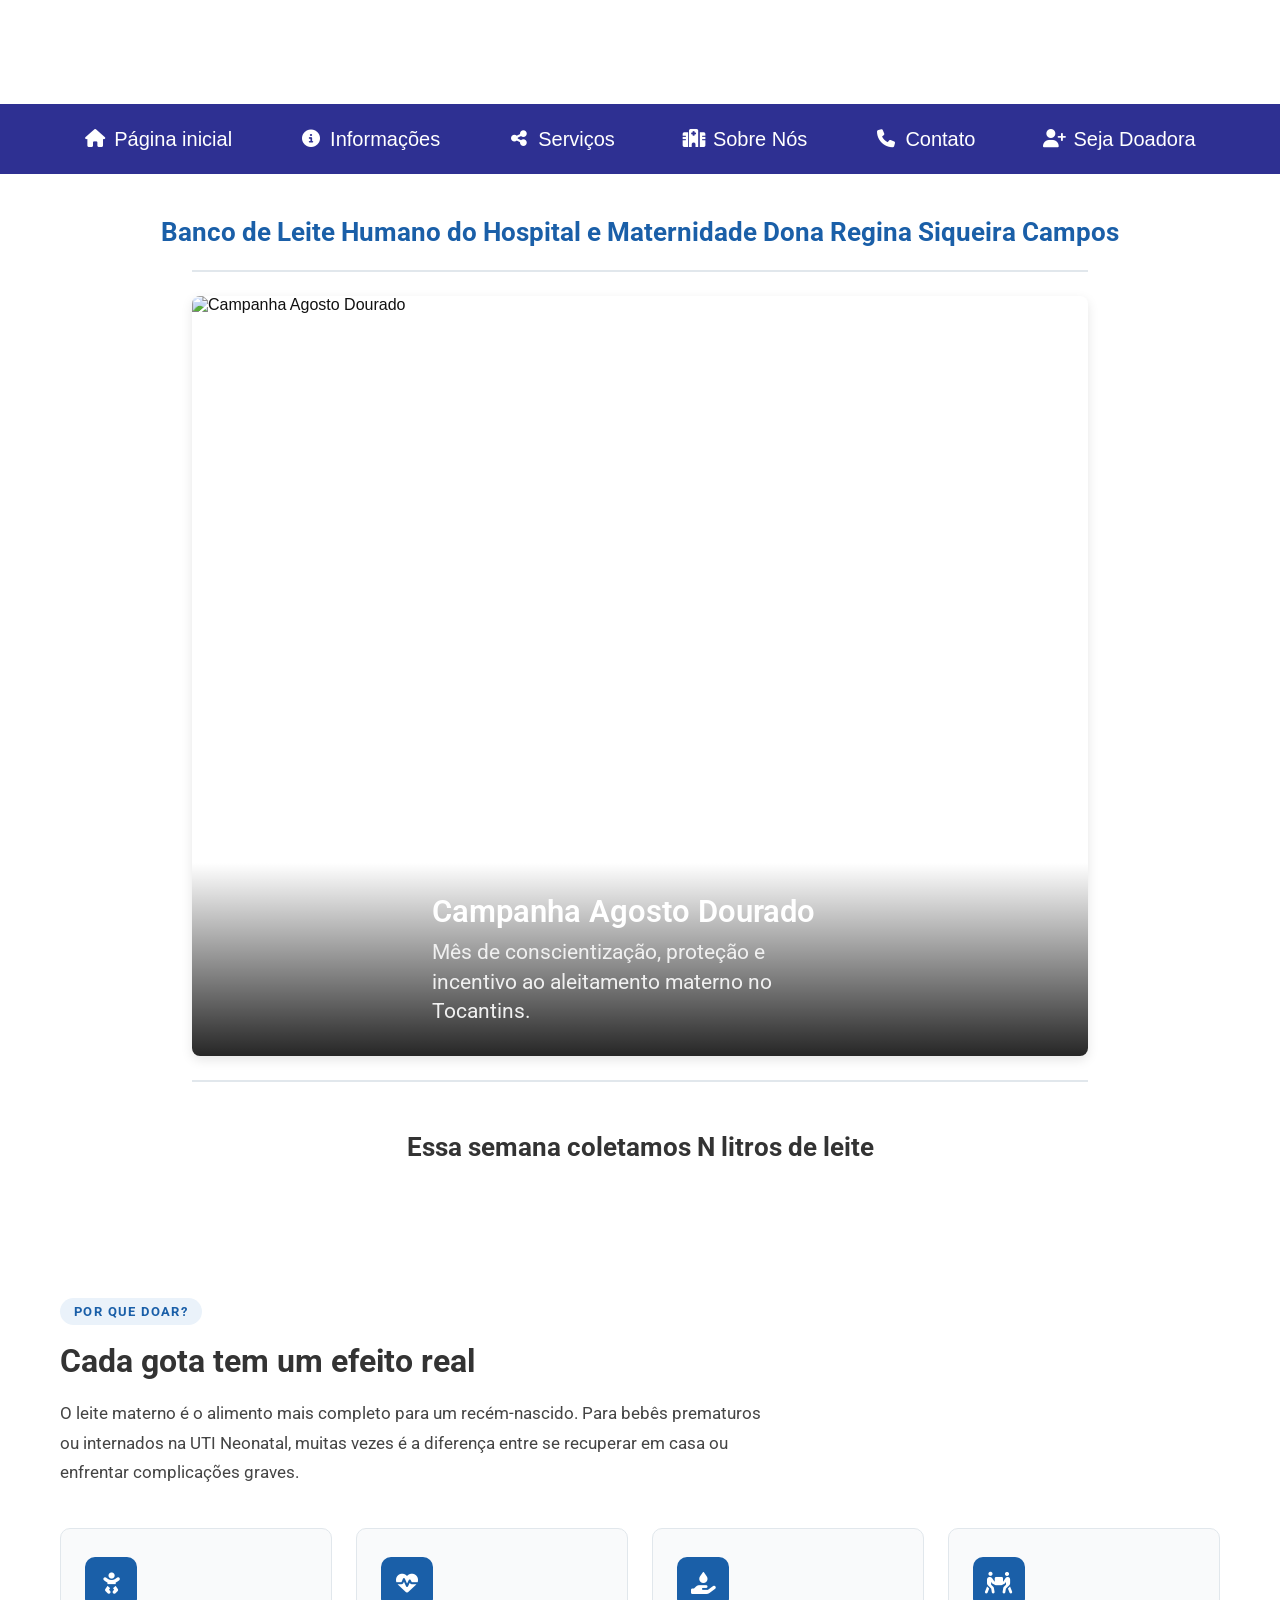
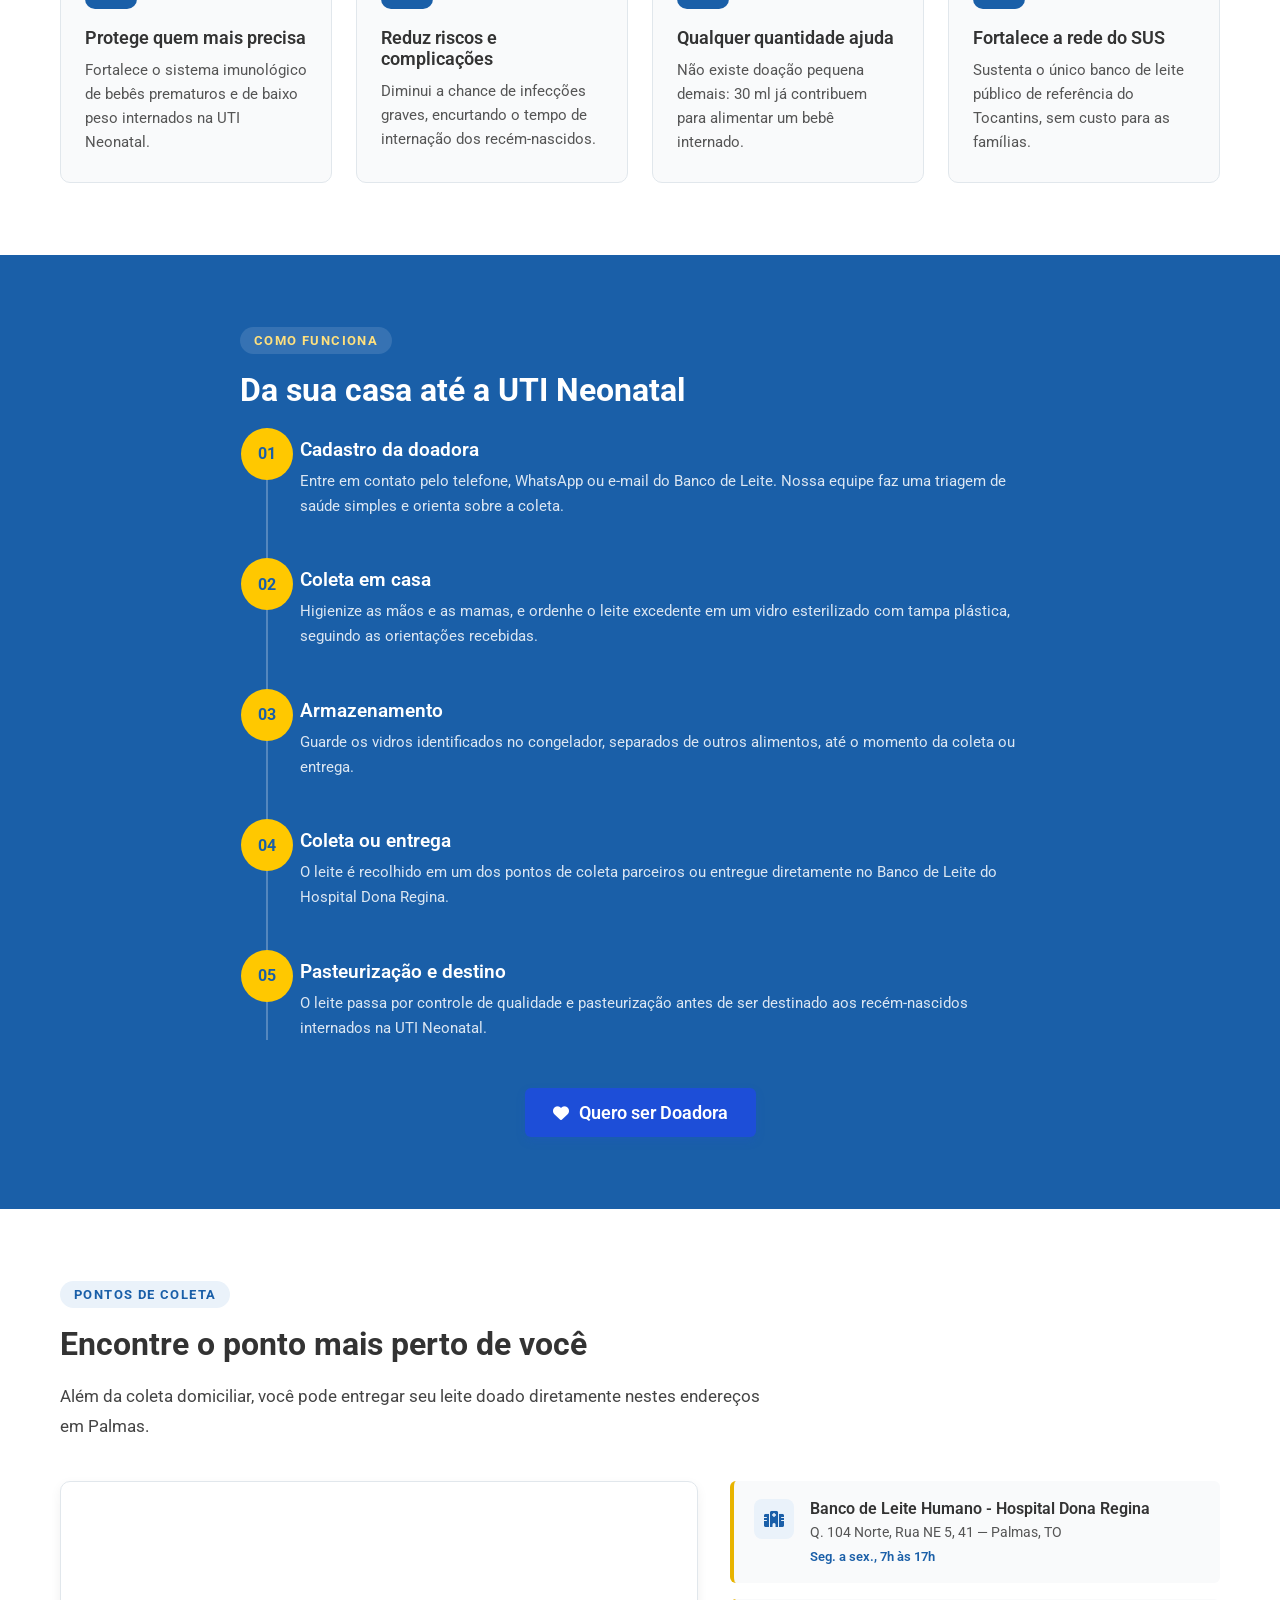
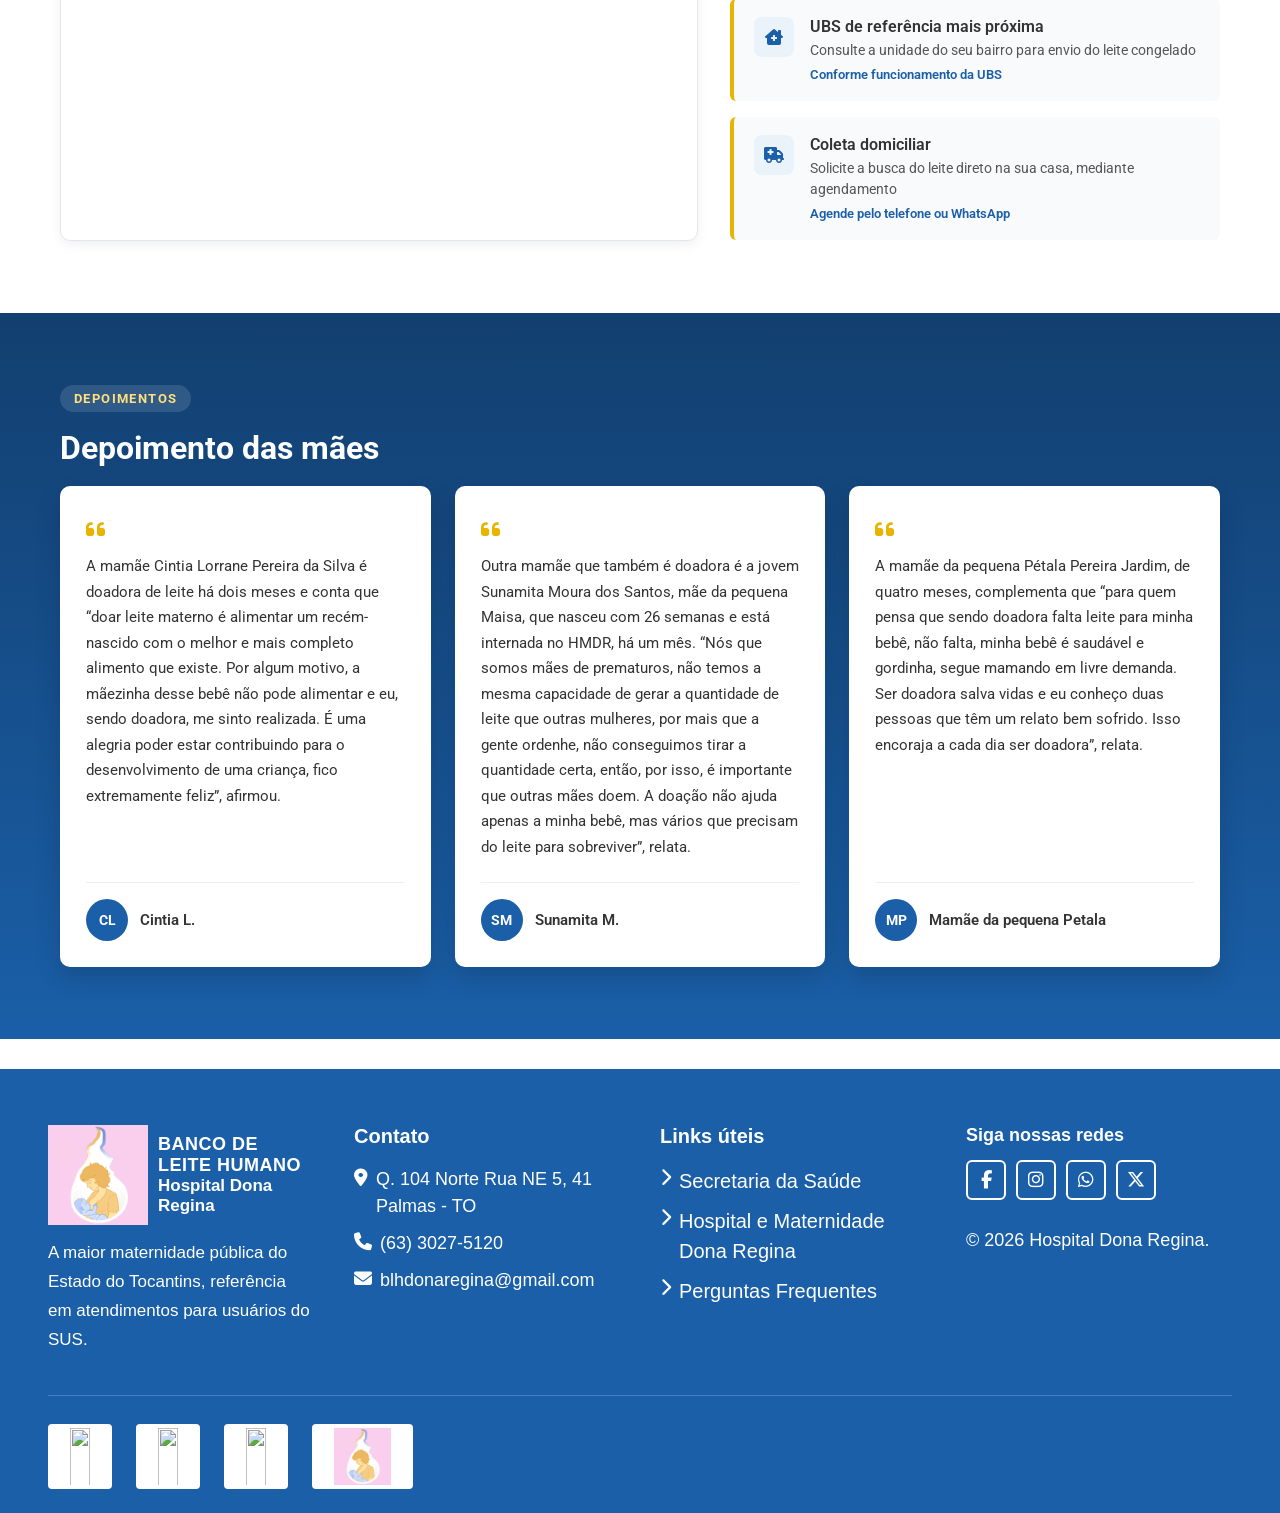
==== commit 1f6502a4: "Arrumando os cards de depoimento com depoimentos reais." ====
--- a/src/pages/index.html
+++ b/src/pages/index.html
@@ -234,48 +234,42 @@
     <section class="secao-depoimentos">
         <div class="depoimentos-container">
             <span class="secao-eyebrow secao-eyebrow-clara">Depoimentos</span>
-            <h2 class="secao-titulo secao-titulo-clara">Quem já doou, conta como foi</h2>
+            <h2 class="secao-titulo secao-titulo-clara">Depoimento das mães</h2>
 
             <div class="depoimentos-grid">
                 <div class="depoimento-card">
                     <i class="fas fa-quote-left depoimento-aspas"></i>
                     <p class="depoimento-texto">
-                        Doar foi mais simples do que eu imaginava. A equipe me orientou em cada passo e
-                        saber que meu leite ajudou um bebê prematuro é uma sensação que não tem preço.
+                        A mamãe Cintia Lorrane Pereira da Silva é doadora de leite há dois meses e conta que “doar leite materno é alimentar um recém-nascido com o melhor e mais completo alimento que existe. Por algum motivo, a mãezinha desse bebê não pode alimentar e eu, sendo doadora, me sinto realizada. É uma alegria poder estar contribuindo para o desenvolvimento de uma criança, fico extremamente feliz”, afirmou.
                     </p>
                     <div class="depoimento-autora">
-                        <div class="depoimento-avatar">CM</div>
-                        <div>
-                            <h4>Camila M.</h4>
-                            <span>Doadora desde 2024</span>
+                        <div class="depoimento-avatar">CL</div>
+                        <div>
+                            <h4>Cintia L.</h4>
                         </div>
                     </div>
                 </div>
                 <div class="depoimento-card">
                     <i class="fas fa-quote-left depoimento-aspas"></i>
                     <p class="depoimento-texto">
-                        Meu filho ficou internado na UTI Neonatal e recebeu leite doado. Quando ele
-                        recebeu alta, decidi doar meu excedente para retribuir esse cuidado.
+                        Outra mamãe que também é doadora é a jovem Sunamita Moura dos Santos, mãe da pequena Maisa, que nasceu com 26 semanas e está internada no HMDR, há um mês. “Nós que somos mães de prematuros, não temos a mesma capacidade de gerar a quantidade de leite que outras mulheres, por mais que a gente ordenhe, não conseguimos tirar a quantidade certa, então, por isso, é importante que outras mães doem. A doação não ajuda apenas a minha bebê, mas vários que precisam do leite para sobreviver”, relata.
                     </p>
                     <div class="depoimento-autora">
-                        <div class="depoimento-avatar">TS</div>
-                        <div>
-                            <h4>Tayná S.</h4>
-                            <span>Doadora desde 2023</span>
+                        <div class="depoimento-avatar">SM</div>
+                        <div>
+                            <h4>Sunamita M.</h4>
                         </div>
                     </div>
                 </div>
                 <div class="depoimento-card">
                     <i class="fas fa-quote-left depoimento-aspas"></i>
                     <p class="depoimento-texto">
-                        A coleta domiciliar facilitou muito, já que eu tinha um recém-nascido em casa.
-                        Recomendo para todas as mães que produzem leite em excesso.
+                        A mamãe da pequena Pétala Pereira Jardim, de quatro meses, complementa que “para quem pensa que sendo doadora falta leite para minha bebê, não falta, minha bebê é saudável e gordinha, segue mamando em livre demanda. Ser doadora salva vidas e eu conheço duas pessoas que têm um relato bem sofrido. Isso encoraja a cada dia ser doadora”, relata.
                     </p>
                     <div class="depoimento-autora">
-                        <div class="depoimento-avatar">JR</div>
-                        <div>
-                            <h4>Juliana R.</h4>
-                            <span>Doadora desde 2025</span>
+                        <div class="depoimento-avatar">MP</div>
+                        <div>
+                            <h4>Mamãe da pequena Petala</h4>
                         </div>
                     </div>
                 </div>
--- a/src/style/style.css
+++ b/src/style/style.css
@@ -1491,6 +1491,7 @@
   color: #888;
 }
 
+
 /* ── Responsividade das novas seções ── */
 @media (max-width: 1000px) {
   .porque-grid {
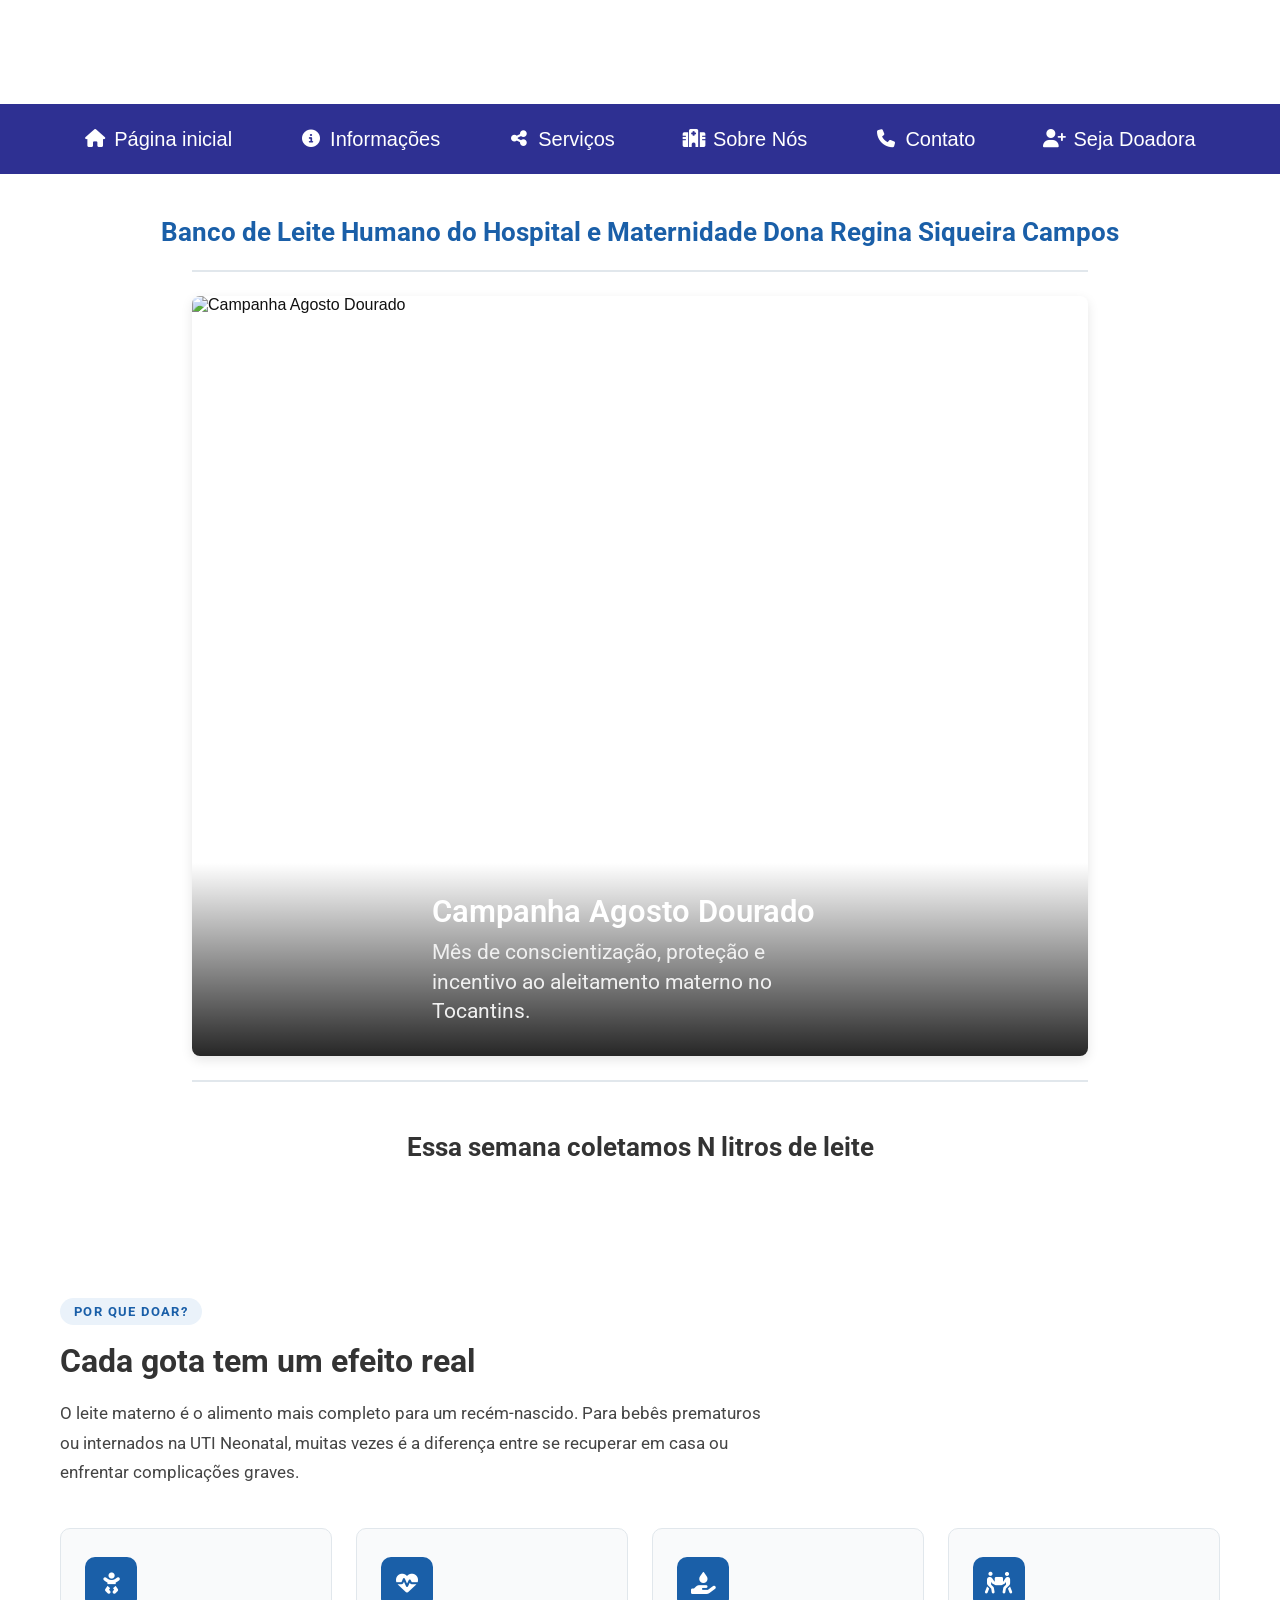
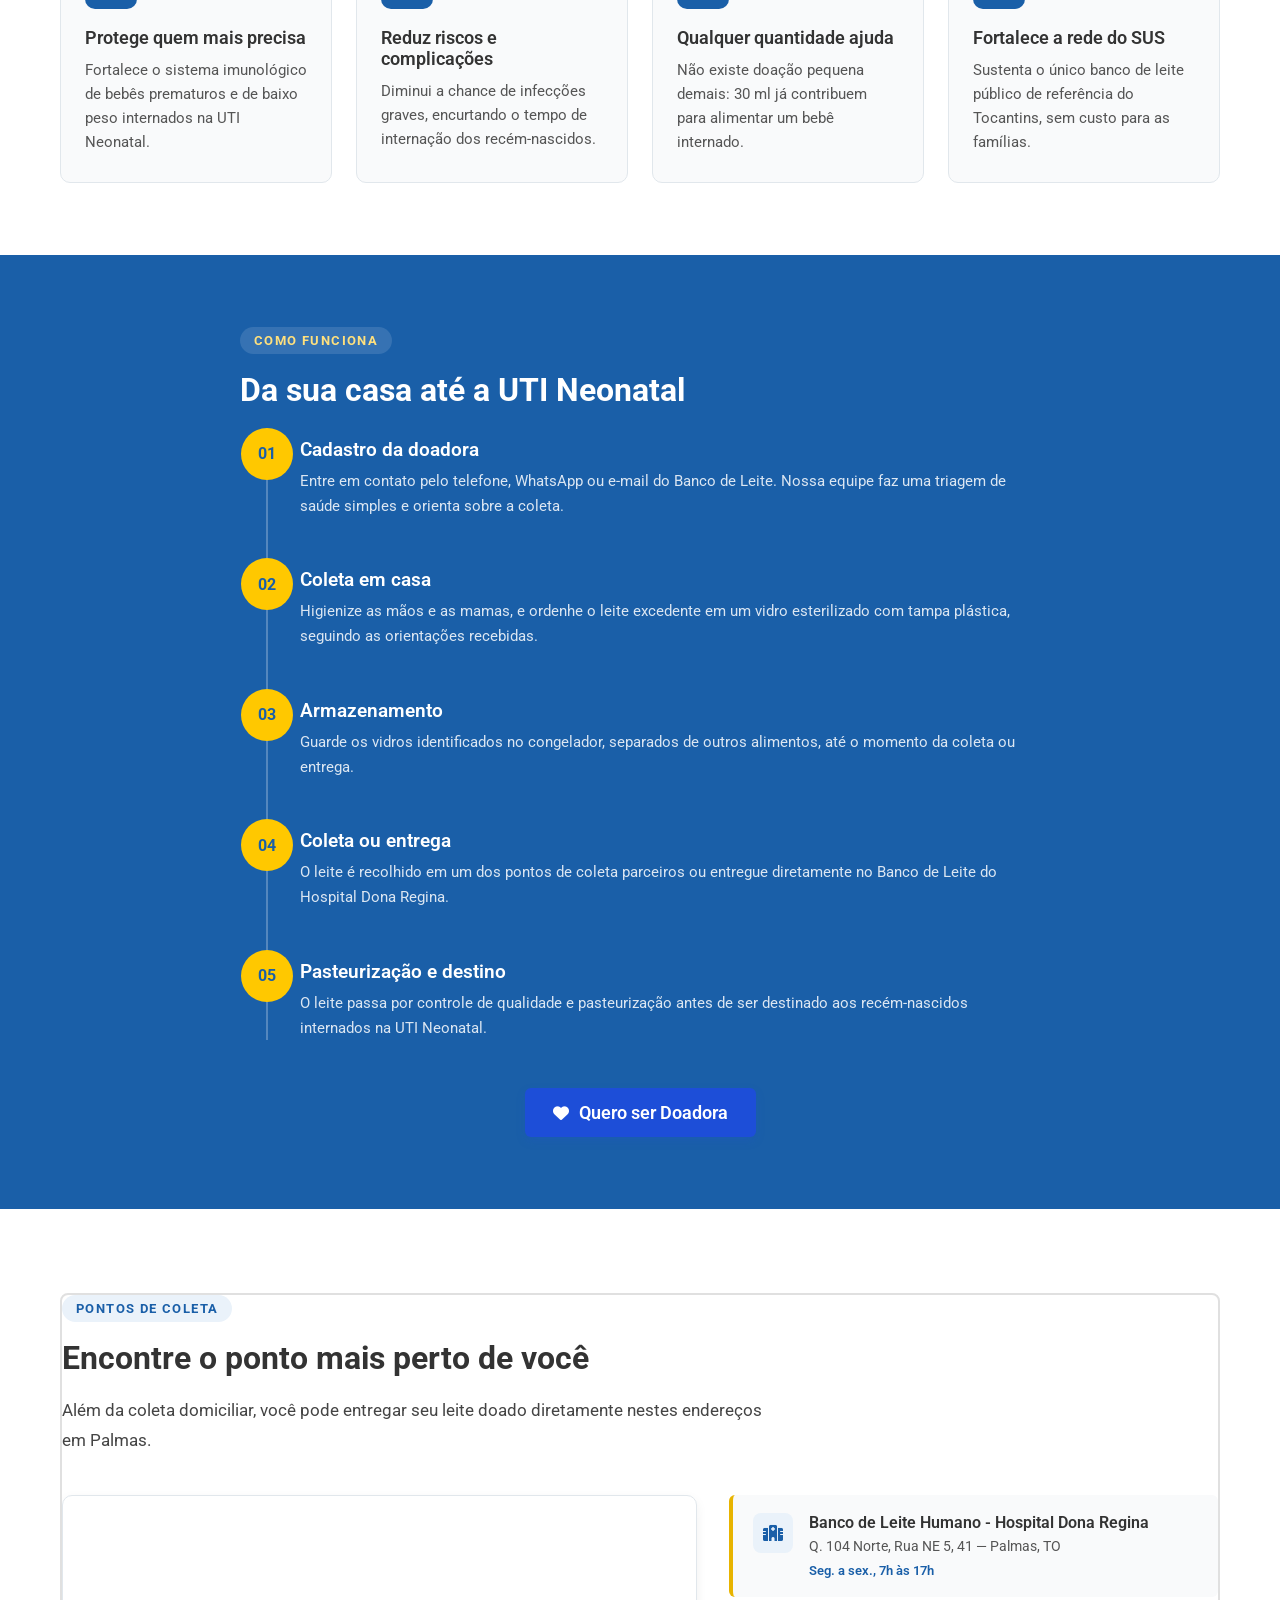
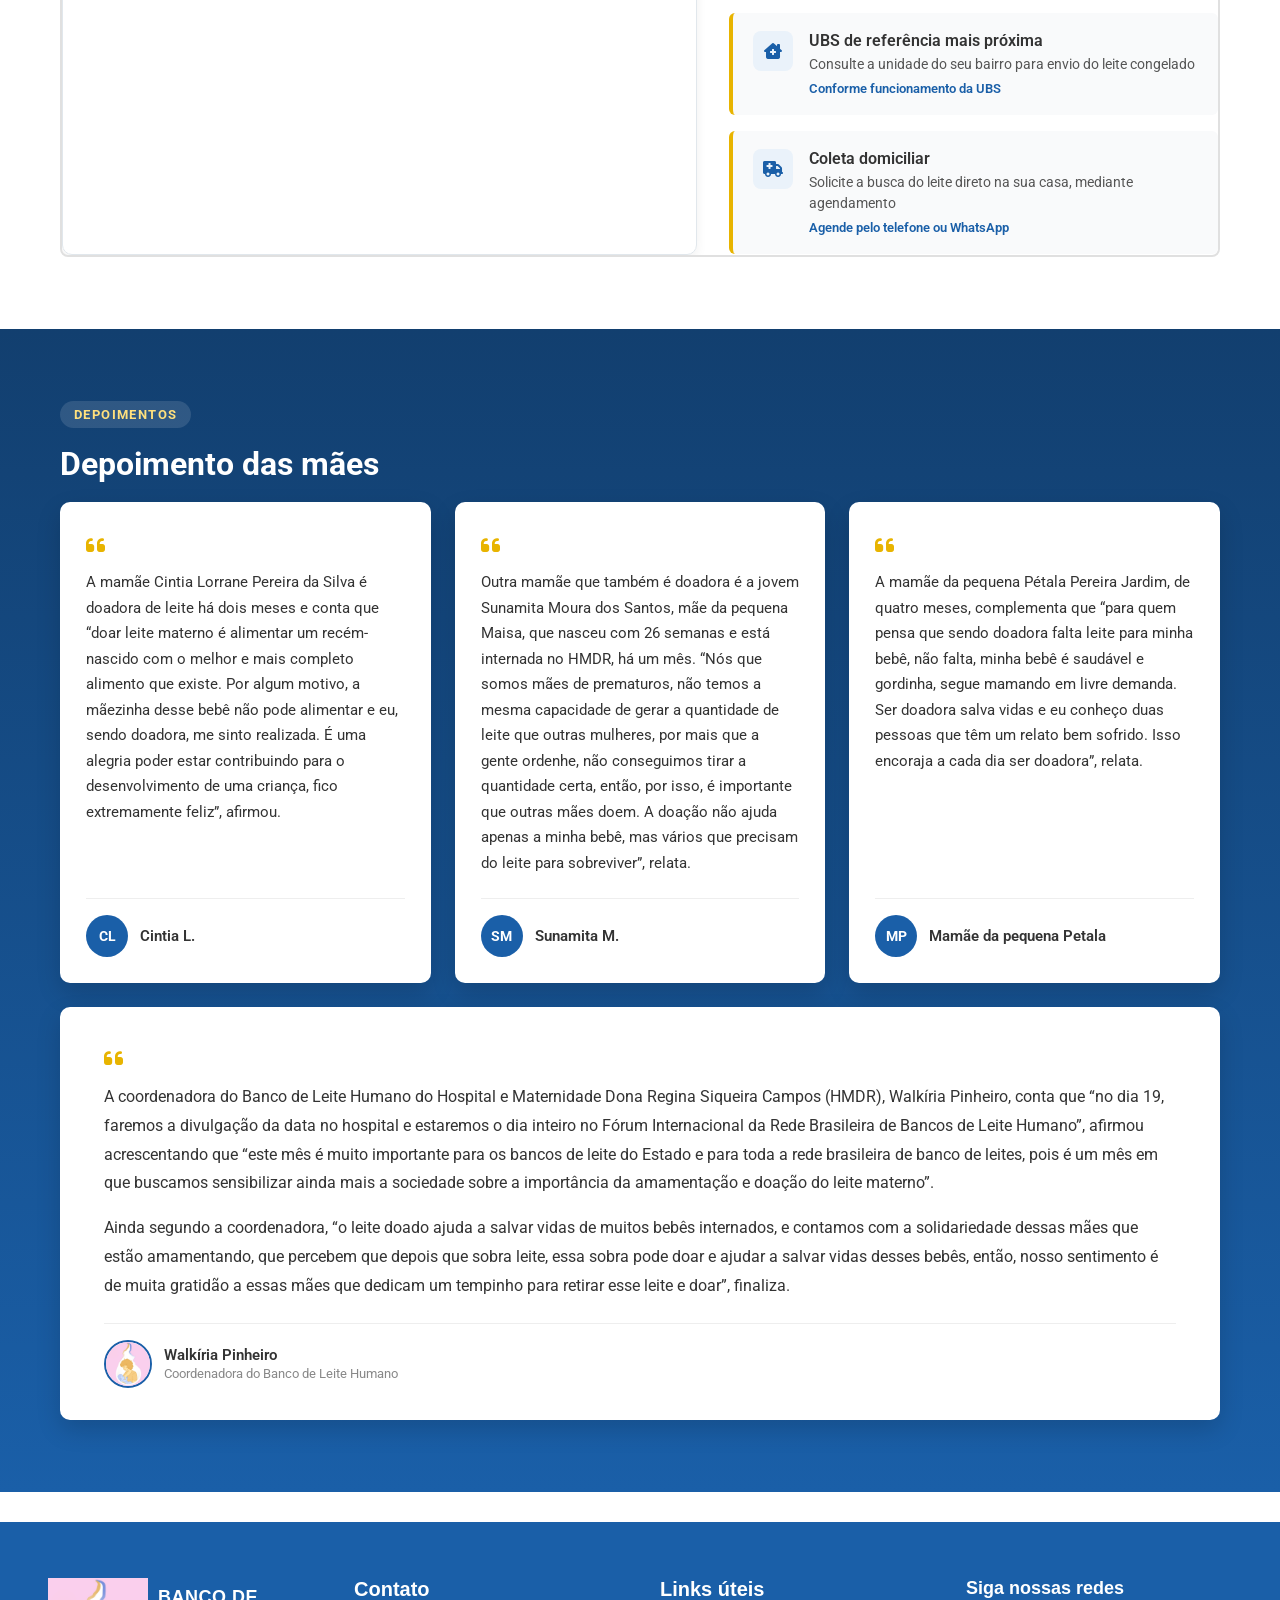
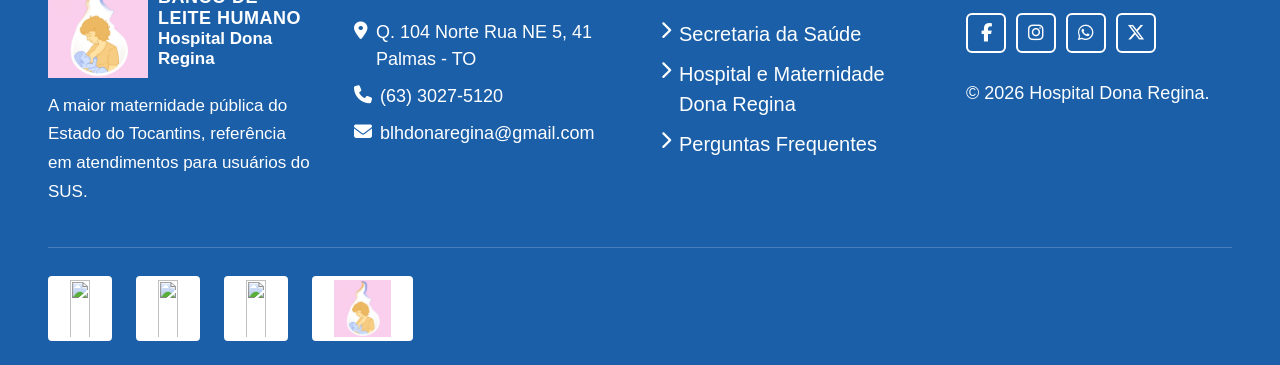
==== commit 8b3ccfaf: "Corrigindo erros" ====
--- a/src/pages/index.html
+++ b/src/pages/index.html
@@ -273,6 +273,37 @@
                         </div>
                     </div>
                 </div>
+                <!-- Depoimento em destaque, ocupando toda a largura -->
+                <div class="depoimento-card depoimento-card-destaque">
+                    <i class="fas fa-quote-left depoimento-aspas"></i>
+                    <div class="depoimento-texto">
+                        <p>
+                            A coordenadora do Banco de Leite Humano do Hospital e Maternidade Dona Regina
+                            Siqueira Campos (HMDR), Walkíria Pinheiro, conta que “no dia 19, faremos a
+                            divulgação da data no hospital e estaremos o dia inteiro no Fórum Internacional
+                            da Rede Brasileira de Bancos de Leite Humano”, afirmou acrescentando que “este
+                            mês é muito importante para os bancos de leite do Estado e para toda a rede
+                            brasileira de banco de leites, pois é um mês em que buscamos sensibilizar ainda
+                            mais a sociedade sobre a importância da amamentação e doação do leite materno”.
+                        </p>
+                        <p>
+                            Ainda segundo a coordenadora, “o leite doado ajuda a salvar vidas de muitos bebês
+                            internados, e contamos com a solidariedade dessas mães que estão amamentando,
+                            que percebem que depois que sobra leite, essa sobra pode doar e ajudar a salvar
+                            vidas desses bebês, então, nosso sentimento é de muita gratidão a essas mães que
+                            dedicam um tempinho para retirar esse leite e doar”, finaliza.
+                        </p>
+                    </div>
+                    <div class="depoimento-autora">
+                        <div class="depoimento-avatar-logo">
+                            <img src="../assets/logo - BL.png" alt="Logo Banco de Leite Humano">
+                        </div>
+                        <div>
+                            <h4>Walkíria Pinheiro</h4>
+                            <span>Coordenadora do Banco de Leite Humano</span>
+                        </div>
+                    </div>
+                </div>
             </div>
         </div>
     </section>
--- a/src/style/style.css
+++ b/src/style/style.css
@@ -1478,6 +1478,50 @@
   flex-shrink: 0;
 }
 
+/* ── Card de depoimento em destaque (maior, ocupa a largura toda) ── */
+.depoimento-card-destaque {
+  grid-column: 1 / -1; /* ocupa as 3 colunas do grid */
+  padding: 40px 44px 32px;
+}
+
+.depoimento-card-destaque .depoimento-texto {
+  font-size: 16px;
+  line-height: 1.8;
+}
+
+.depoimento-card-destaque .depoimento-texto p {
+  margin-bottom: 16px;
+}
+
+.depoimento-card-destaque .depoimento-texto p:last-child {
+  margin-bottom: 0;
+}
+
+/* Avatar com a logo do Banco de Leite, no lugar das iniciais */
+.depoimento-avatar-logo {
+  width: 48px;
+  height: 48px;
+  border-radius: 50%;
+  border: 2px solid #1a5fa8;
+  display: flex;
+  align-items: center;
+  justify-content: center;
+  flex-shrink: 0;
+  overflow: hidden; /* corta a imagem no formato do círculo */
+}
+
+.depoimento-avatar-logo img {
+  width: 100%;
+  height: 100%;
+  object-fit: cover; /* preenche o círculo todo, sem sobras brancas */
+}
+
+@media (max-width: 640px) {
+  .depoimento-card-destaque {
+    padding: 28px 24px 24px;
+  }
+}
+
 .depoimento-autora h4 {
   font-family: "Roboto", sans-serif;
   font-size: 15px;
@@ -1533,41 +1577,242 @@
 }
 
 .imagem-doadora-placeholder {
-        flex: 1 1 auto;
-        width: 100%;
-        min-height: 120px;
-        margin-bottom: 24px;
-
-        border: 2px solid #1a5fa8; 
-        border-radius: 10px;
-        background-color: #f4f8fc;
-
-        display: flex;
-        flex-direction: column;
-        align-items: center;
-        justify-content: center;
-        gap: 8px;
-
-        color: #1a5fa8;
-        font-family: "Roboto", sans-serif;
-        font-size: 14px;
-        text-align: center;
-        overflow: hidden;
-    }
-
-    .imagem-doadora-placeholder i {
-        font-size: 32px;
-    }
-
-    
-    .imagem-doadora-placeholder img {
-        width: 100%;
-        height: 100%;
-        object-fit: cover;
-        border-radius: 8px;
-    }
-
-    
-    .col-botao-doadora {
-        justify-content: flex-end !important;
-    }+    flex: 1 1 auto;
+    width: 100%;
+    min-height: 120px;
+    margin-bottom: 24px;
+
+    border: 2px solid #1a5fa8; 
+    border-radius: 10px;
+    background-color: #f4f8fc;
+
+    display: flex;
+    flex-direction: column;
+    align-items: center;
+    justify-content: center;
+    gap: 8px;
+
+    color: #1a5fa8;
+    font-family: "Roboto", sans-serif;
+    font-size: 14px;
+    text-align: center;
+    overflow: hidden;
+}
+
+.imagem-doadora-placeholder i {
+    font-size: 32px;
+}
+
+
+.imagem-doadora-placeholder img {
+    width: 100%;
+    height: 100%;
+    object-fit: cover;
+    border-radius: 8px;
+}
+
+
+.col-botao-doadora {
+  justify-content: flex-end !important;
+}
+
+/* ── ESTILIZAÇÃO DA PÁGINA DE CONTATO ── */
+
+.contato-grid {
+  display: grid;
+  grid-template-columns: repeat(2, 1fr);
+  gap: 24px;
+  margin-top: 32px;
+}
+
+.contato-card {
+  background: #f9f9f9;
+  border-radius: 8px;
+  padding: 32px;
+  border-top: 4px solid #1a5fa8; /* Borda superior com o azul do estado */
+  box-shadow: 0 4px 6px rgba(0, 0, 0, 0.05);
+  display: flex;
+  flex-direction: column;
+  align-items: flex-start;
+  transition: transform 0.2s ease, box-shadow 0.2s ease;
+}
+
+.contato-card:hover {
+  transform: translateY(-3px);
+  box-shadow: 0 8px 15px rgba(0, 0, 0, 0.1);
+}
+
+/* Faz o card ocupar as duas colunas no grid (usado para mapas e redes) */
+.contato-card-large {
+  grid-column: span 2;
+}
+
+.contato-icone {
+  background: #e8b400; /* Amarelo da identidade visual */
+  color: #fff;
+  width: 56px;
+  height: 56px;
+  border-radius: 50%;
+  display: flex;
+  align-items: center;
+  justify-content: center;
+  font-size: 24px;
+  margin-bottom: 20px;
+}
+
+.contato-card h3 {
+  font-family: "Roboto", sans-serif;
+  font-size: 22px;
+  color: #1a5fa8;
+  margin-bottom: 16px;
+  font-weight: 600;
+}
+
+.contato-card p {
+  font-family: "Roboto", sans-serif;
+  font-size: 16px;
+  line-height: 1.6;
+  color: rgb(51, 51, 51);
+  margin-bottom: 12px;
+}
+
+/* Formatação da lista de Pontos de Coleta */
+.contato-card ul {
+  list-style: none;
+  width: 100%;
+}
+
+.contato-card ul li {
+  font-family: "Roboto", sans-serif;
+  font-size: 16px;
+  color: rgb(51, 51, 51);
+  padding: 16px 0;
+  border-bottom: 1px solid #e0e0e0;
+  line-height: 1.5;
+}
+
+.contato-card ul li:last-child {
+  border-bottom: none;
+  padding-bottom: 0;
+}
+
+.contato-card ul li span {
+  display: inline-block;
+  color: #555;
+  font-size: 15px;
+  margin-top: 4px;
+}
+
+.contato-btn {
+  margin-top: auto; /* Empurra o botão para o fundo do card */
+  width: 100%;
+  justify-content: center;
+  text-align: center;
+  padding: 12px;
+}
+
+.mapa-container {
+  width: 100%;
+  margin-top: 12px;
+  border-radius: 8px;
+  overflow: hidden;
+  border: 2px solid #e0e0e0;
+}
+
+.contato-social {
+  display: flex;
+  gap: 12px;
+  margin-top: 16px;
+}
+
+/* ── LINKS DE REDES SOCIAIS (TEXTO) ── */
+.lista-redes li strong {
+  display: flex;
+  align-items: center;
+  gap: 8px;
+  color: #333;
+}
+
+.lista-redes li strong i {
+  color: #1a5fa8; /* Pinta os ícones do lado do nome com a cor institucional */
+  font-size: 18px;
+}
+
+.link-rede-social {
+  display: inline-block;
+  margin-top: 6px;
+  margin-left: 26px; /* Alinha o link com o texto, respeitando o espaço do ícone */
+  color: #1a5fa8;
+  font-weight: 600;
+  text-decoration: none;
+  font-size: 16px;
+  transition: color 0.2s ease;
+}
+
+.link-rede-social:hover {
+  color: #e8b400; /* Fica amarelo ao passar o mouse */
+  text-decoration: underline;
+}
+
+/* ── INTERATIVIDADE DE COPIAR ── */
+.copiar-texto {
+  cursor: pointer;
+  color: #1a5fa8 !important; /* Força a cor do link independentemente do span pai */
+  font-weight: 600;
+  transition: color 0.2s ease, background-color 0.2s ease;
+  padding: 2px 6px;
+  border-radius: 4px;
+  display: inline-block;
+}
+
+.copiar-texto:hover {
+  color: #e8b400 !important;
+  background-color: rgba(26, 95, 168, 0.05);
+}
+
+.copiar-texto i {
+  font-size: 0.9em;
+  margin-left: 6px;
+  opacity: 0.7;
+}
+
+/* ── TOAST NOTIFICATION (AVISO DE COPIADO) ── */
+#toast-aviso {
+  visibility: hidden;
+  min-width: 250px;
+  background-color: #333333;
+  color: #ffffff;
+  text-align: center;
+  border-radius: 8px;
+  padding: 16px;
+  position: fixed;
+  z-index: 1000;
+  left: 50%;
+  bottom: 30px;
+  transform: translateX(-50%);
+  font-family: "Roboto", sans-serif;
+  font-size: 15px;
+  font-weight: 500;
+  box-shadow: 0 4px 12px rgba(0,0,0,0.2);
+  opacity: 0;
+  transition: opacity 0.3s, bottom 0.3s, visibility 0.3s;
+}
+
+#toast-aviso.mostrar {
+  visibility: visible;
+  opacity: 1;
+  bottom: 50px; /* Faz o aviso dar uma subidinha na tela */
+}
+
+/* ── RESPONSIVIDADE PARA CONTATOS ── */
+@media (max-width: 800px) {
+  .contato-grid {
+    grid-template-columns: 1fr; /* Muda para 1 coluna no celular */
+  }
+  .contato-card-large {
+    grid-column: span 1; /* Retira o comportamento de 2 colunas nos cards grandes */
+  }
+  .contato-card {
+    padding: 24px;
+  }
+}
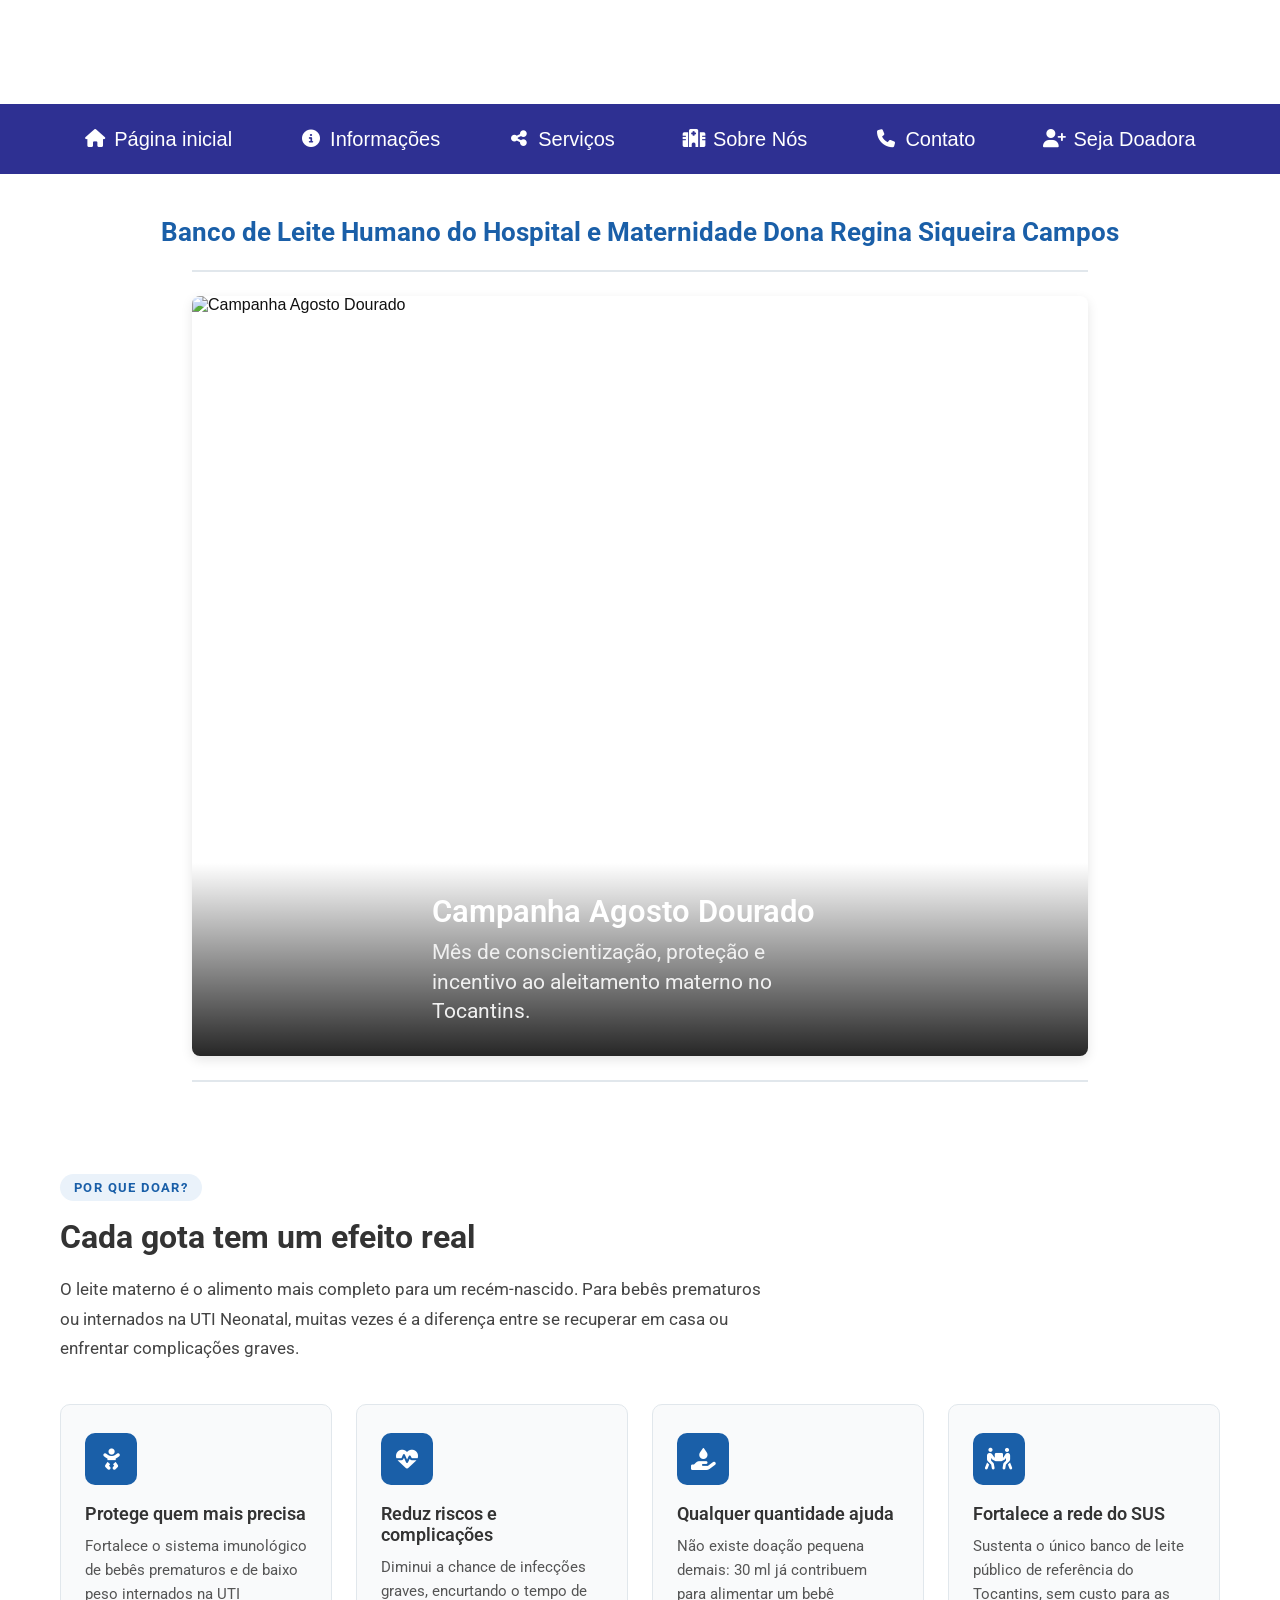
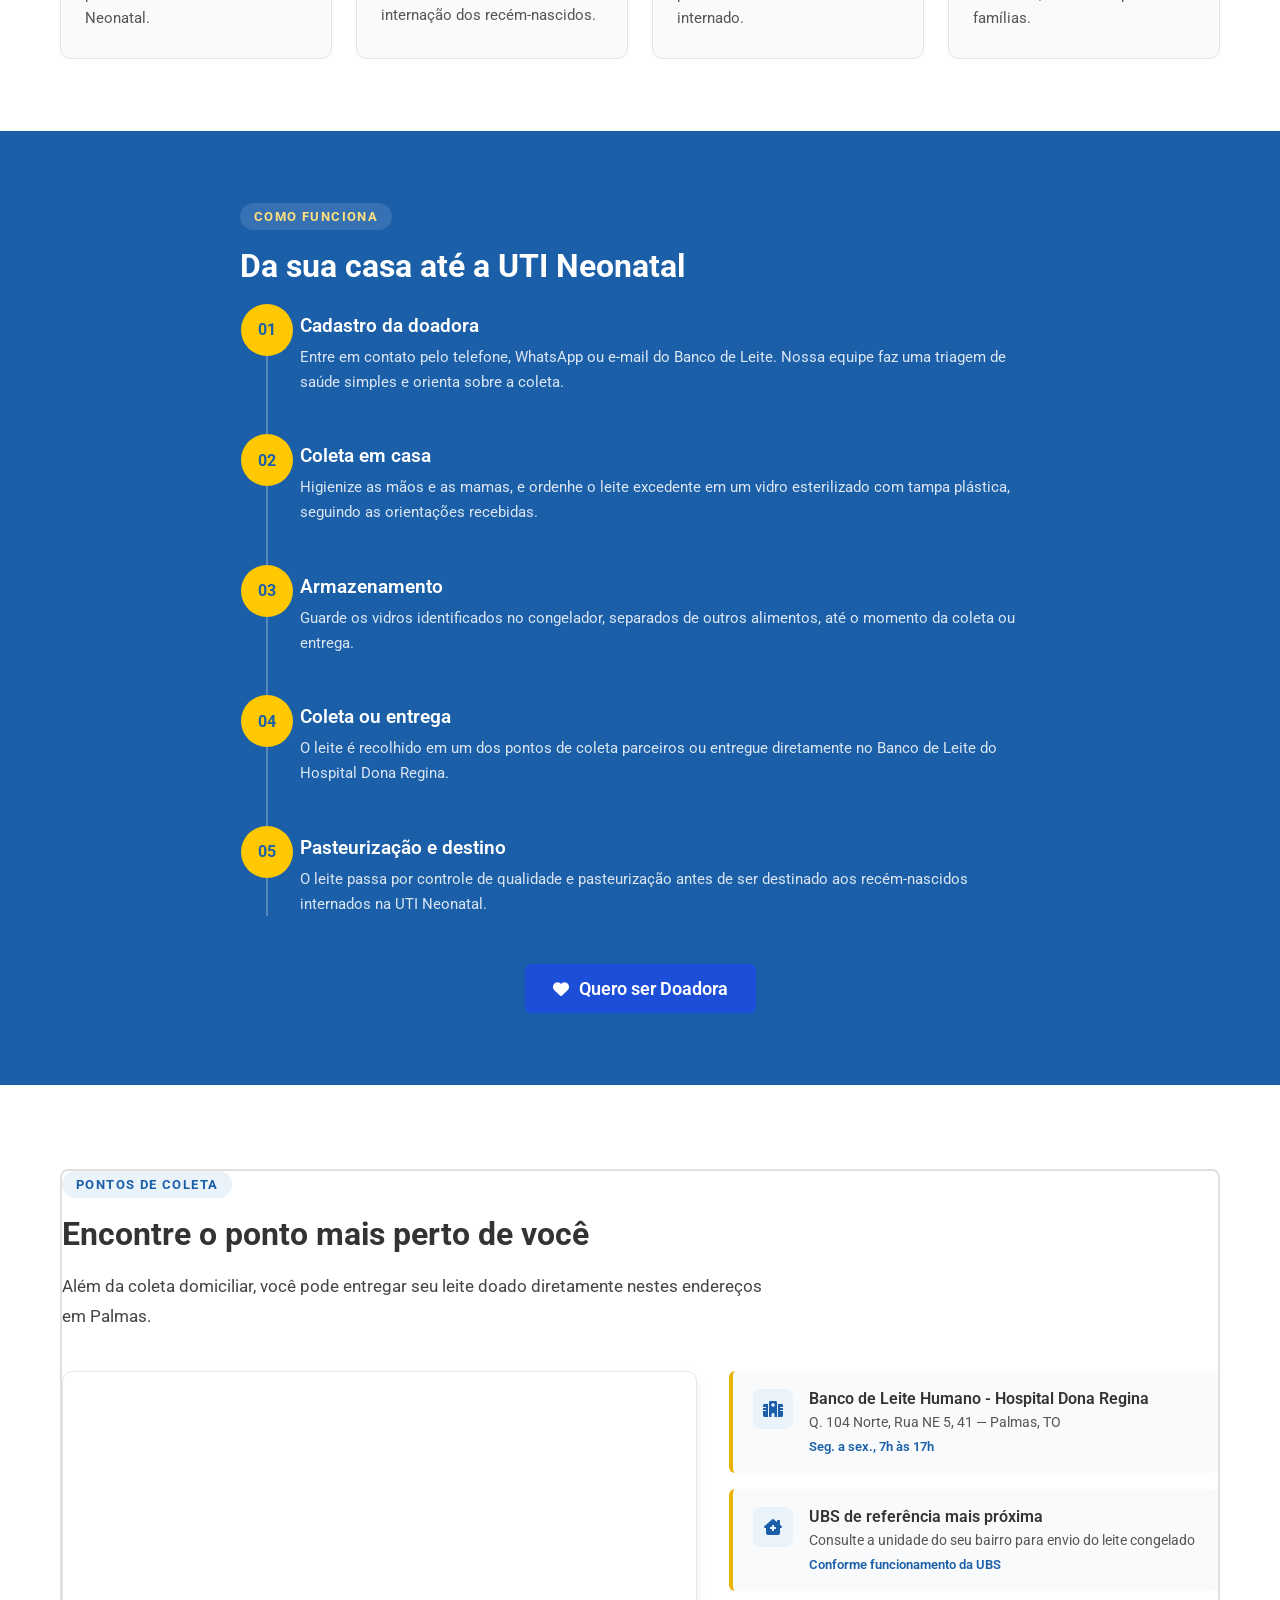
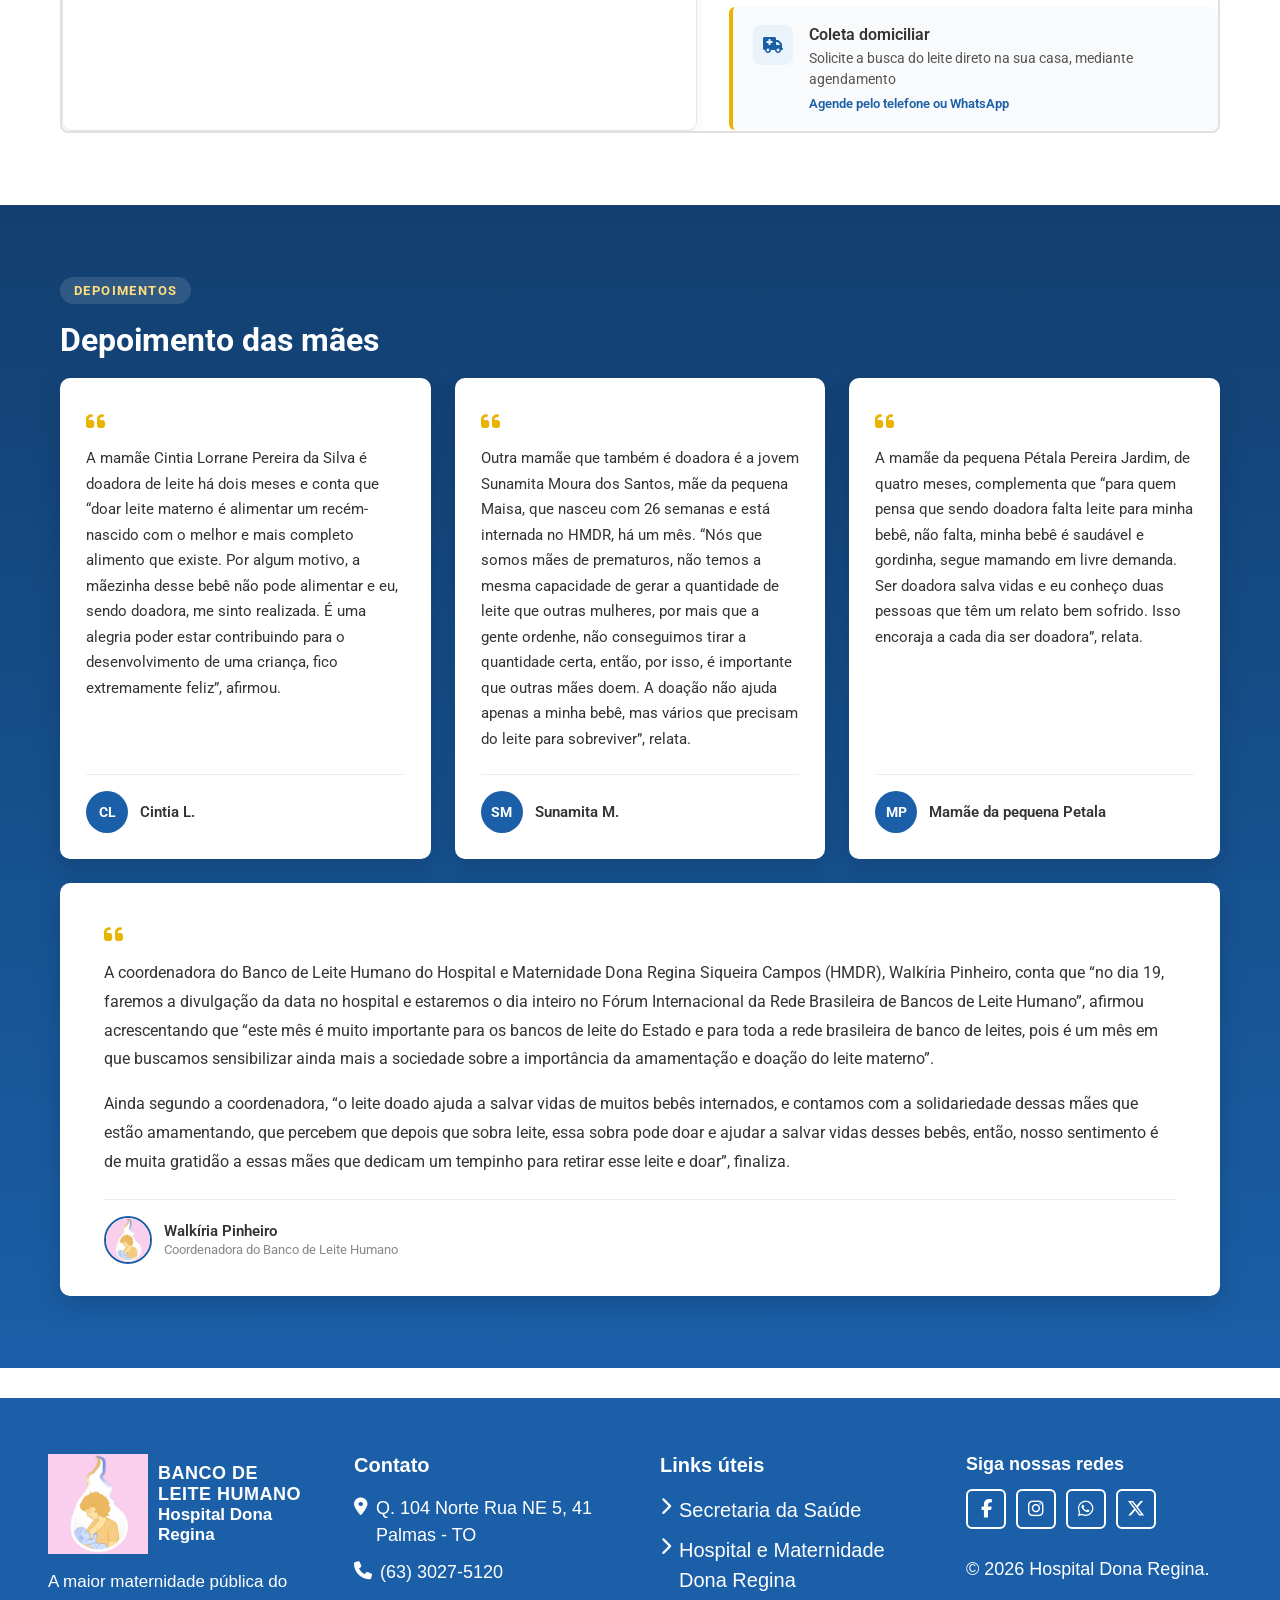
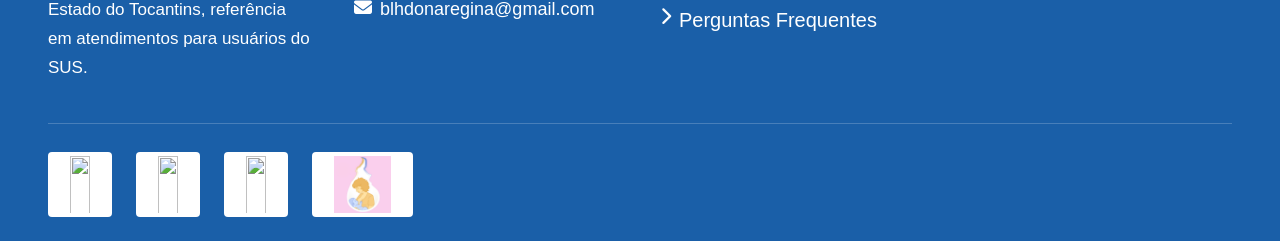
==== commit b70cea3e: "finalizado!" ====
--- a/src/pages/index.html
+++ b/src/pages/index.html
@@ -81,14 +81,7 @@
             
         </div>
     </section>
-
-    <!-- Hero -->
-     <section class="hero">
-        <div class="hero-text">
-            <h1>Essa semana coletamos N litros de leite</h1>
-        </div>
-    </section>
-
+    
     <!-- Por que doar? -->
     <section class="secao-porque">
         <div class="porque-container">
@@ -357,7 +350,7 @@
                 <div class="social-icons">
                     <a href="#"><i class="fab fa-facebook-f"></i></a>
                     <a href="#"><i class="fab fa-instagram"></i></a>
-                    <a href="#"><i class="fab fa-whatsapp"></i></a>
+                    <a href="https://wa.me/5563999999999?"><i class="fab fa-whatsapp"></i></a>
                     <a href="#"><i class="fab fa-x-twitter"></i></a>
                 </div>
                 <p class="footer-copyright">
--- a/src/style/style.css
+++ b/src/style/style.css
@@ -1536,6 +1536,100 @@
 }
 
 
+/* Estilos da Seção de Doação de Leite */
+.secao-doacao {
+    padding: 40px 20px;
+    max-width: 1200px;
+    margin: 0 auto;
+    font-family: sans-serif;
+}
+
+.doacao-topo {
+    display: flex;
+    gap: 30px;
+    margin-bottom: 40px;
+    flex-wrap: wrap;
+}
+
+.card-requisitos, .card-contatos {
+    flex: 1;
+    min-width: 300px;
+    background-color: #f9f9f9;
+    padding: 25px;
+    border-radius: 8px;
+    border-left: 5px solid #0056b3; /* Cor institucional */
+    box-shadow: 0 2px 5px rgba(0,0,0,0.05);
+}
+
+.card-requisitos h2, .card-contatos h2 {
+    color: #0056b3;
+    margin-top: 0;
+}
+
+.lista-contatos {
+    list-style: none;
+    padding: 0;
+}
+
+.lista-contatos li {
+    margin-bottom: 10px;
+    font-size: 1.1rem;
+}
+
+.titulo-passos {
+    text-align: center;
+    color: #333;
+    margin-bottom: 30px;
+}
+
+/* Grid para os 4 passos do panfleto */
+.grid-passos {
+    display: grid;
+    grid-template-columns: repeat(4, 1fr);
+    gap: 20px;
+}
+
+.card-passo {
+    background: #fff;
+    border: 1px solid #e0e0e0;
+    border-radius: 8px;
+    padding: 20px;
+    position: relative;
+    box-shadow: 0 4px 6px rgba(0,0,0,0.02);
+    transition: transform 0.2s;
+}
+
+.card-passo:hover {
+    transform: translateY(-5px);
+}
+
+.numero-passo {
+    background: #0056b3;
+    color: #fff;
+    width: 35px;
+    height: 35px;
+    border-radius: 50%;
+    display: flex;
+    align-items: center;
+    justify-content: center;
+    font-weight: bold;
+    font-size: 1.2rem;
+    margin-bottom: 15px;
+}
+
+.card-passo h3 {
+    margin: 0 0 10px 0;
+    color: #333;
+}
+
+.card-passo p {
+    color: #666;
+    font-size: 0.95rem;
+    line-height: 1.5;
+    margin: 0;
+}
+
+
 /* ── Responsividade das novas seções ── */
 @media (max-width: 1000px) {
   .porque-grid {
@@ -1815,4 +1909,150 @@
   .contato-card {
     padding: 24px;
   }
+}
+/* ==========================================
+   PÁGINA DE SERVIÇOS - BANCO DE LEITE
+   ========================================== */
+
+.titulo-servicos-pagina {
+    text-align: center;
+    margin: 40px 0;
+    font-family: 'Roboto', sans-serif;
+    font-weight: 700;
+    color: #333;
+}
+
+.container-card-servico {
+    max-width: 1200px;
+    margin: 0 auto;
+    padding: 0 20px;
+    display: flex;
+    flex-direction: column;
+    gap: 30px;
+    margin-bottom: 60px;
+}
+
+.card-servico {
+    display: flex;
+    background: #fff;
+    border: 1px solid #e2e8f0;
+    border-radius: 8px;
+    overflow: hidden;
+    box-shadow: 0 4px 6px rgba(0,0,0,0.05);
+}
+
+.barra-amarela {
+    width: 6px;
+    background-color: #e8b400;
+    flex-shrink: 0;
+}
+
+.conteudo-card {
+    padding: 30px;
+    width: 100%;
+}
+
+.tittle-servico {
+    font-family: 'Roboto', sans-serif;
+    font-size: 22px;
+    font-weight: 700;
+    color: #1a5fa8;
+    margin-bottom: 20px;
+}
+
+.row-servico {
+    display: flex;
+    gap: 40px;
+    flex-wrap: wrap;
+}
+
+.info-servico-col {
+    flex: 2;
+    min-width: 280px;
+    display: flex;
+    flex-direction: column;
+    gap: 16px;
+}
+
+.bloco-texto-servico h3 {
+    font-size: 16px;
+    font-weight: 600;
+    color: #333;
+    margin-bottom: 6px;
+}
+
+.bloco-texto-servico h3 i {
+    color: #1a5fa8;
+    margin-right: 8px;
+}
+
+.bloco-texto-servico p {
+    font-size: 15px;
+    line-height: 1.6;
+    color: #555;
+    text-align: justify;
+}
+
+.meio-atendimento-linha {
+    font-size: 15px;
+    color: #333;
+    margin-top: 10px;
+}
+
+.meio-atendimento-linha i {
+    color: #1a5fa8;
+    margin-right: 8px;
+}
+
+.meio-atendimento-linha span {
+    background: #edf2f7;
+    padding: 4px 10px;
+    border-radius: 4px;
+    font-size: 14px;
+}
+
+.div-botao-servico {
+    flex: 1;
+    min-width: 250px;
+    display: flex;
+    flex-direction: column;
+    justify-content: center;
+    align-items: center;
+    text-align: center;
+    background: #f7fafc;
+    padding: 20px;
+    border-radius: 6px;
+    border: 1px dashed #cbd5e0;
+}
+
+.div-botao-servico h2 {
+    font-size: 15px;
+    font-weight: 600;
+    color: #4a5568;
+    line-height: 1.4;
+    margin-bottom: 16px;
+}
+
+.botao-servico {
+    background-color: #1D4ED8;
+    color: white;
+    border: none;
+    padding: 12px 24px;
+    font-size: 15px;
+    font-weight: 600;
+    border-radius: 6px;
+    cursor: pointer;
+    transition: background 0.2s;
+    width: 100%;
+    display: inline-block;
+    text-decoration: none;
+    box-sizing: border-box;
+}
+
+.botao-servico:hover {
+    background-color: #1e40af;
+}
+
+.botao-servico i {
+    margin-right: 8px;
 }
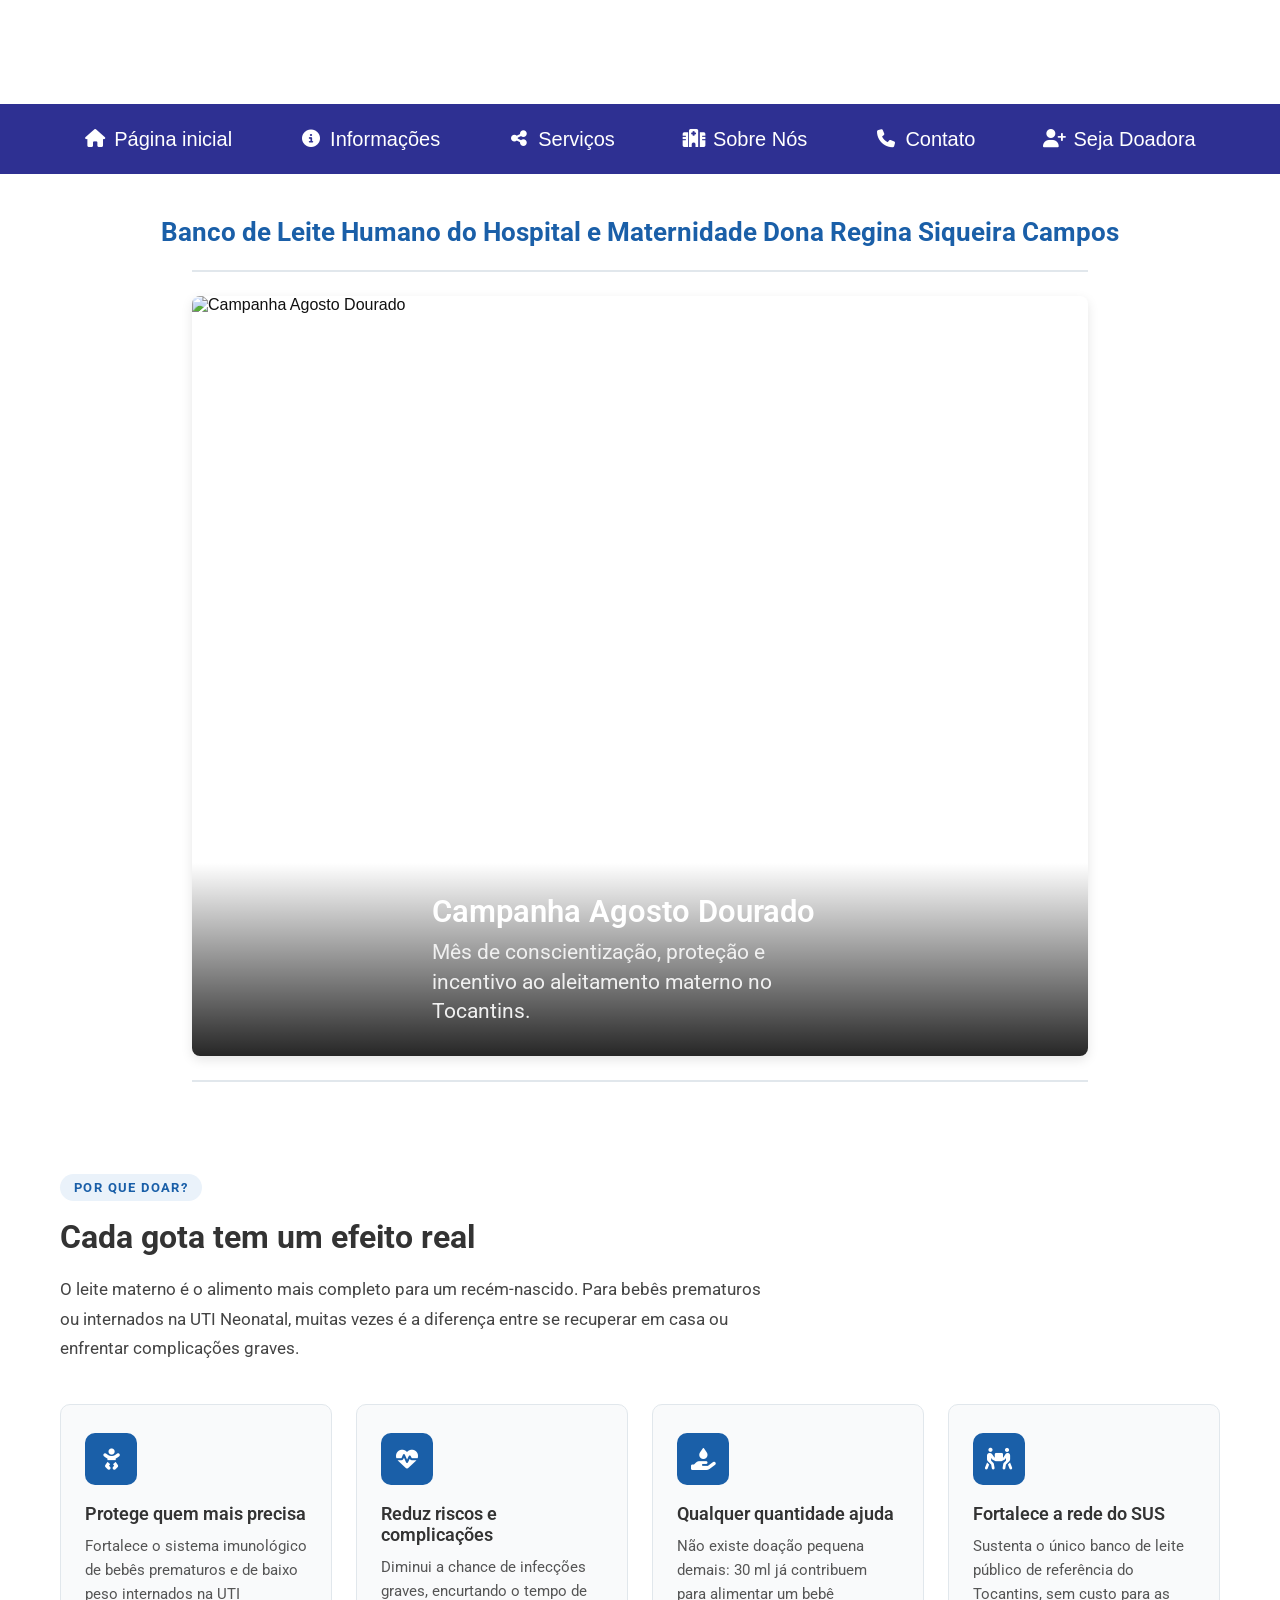
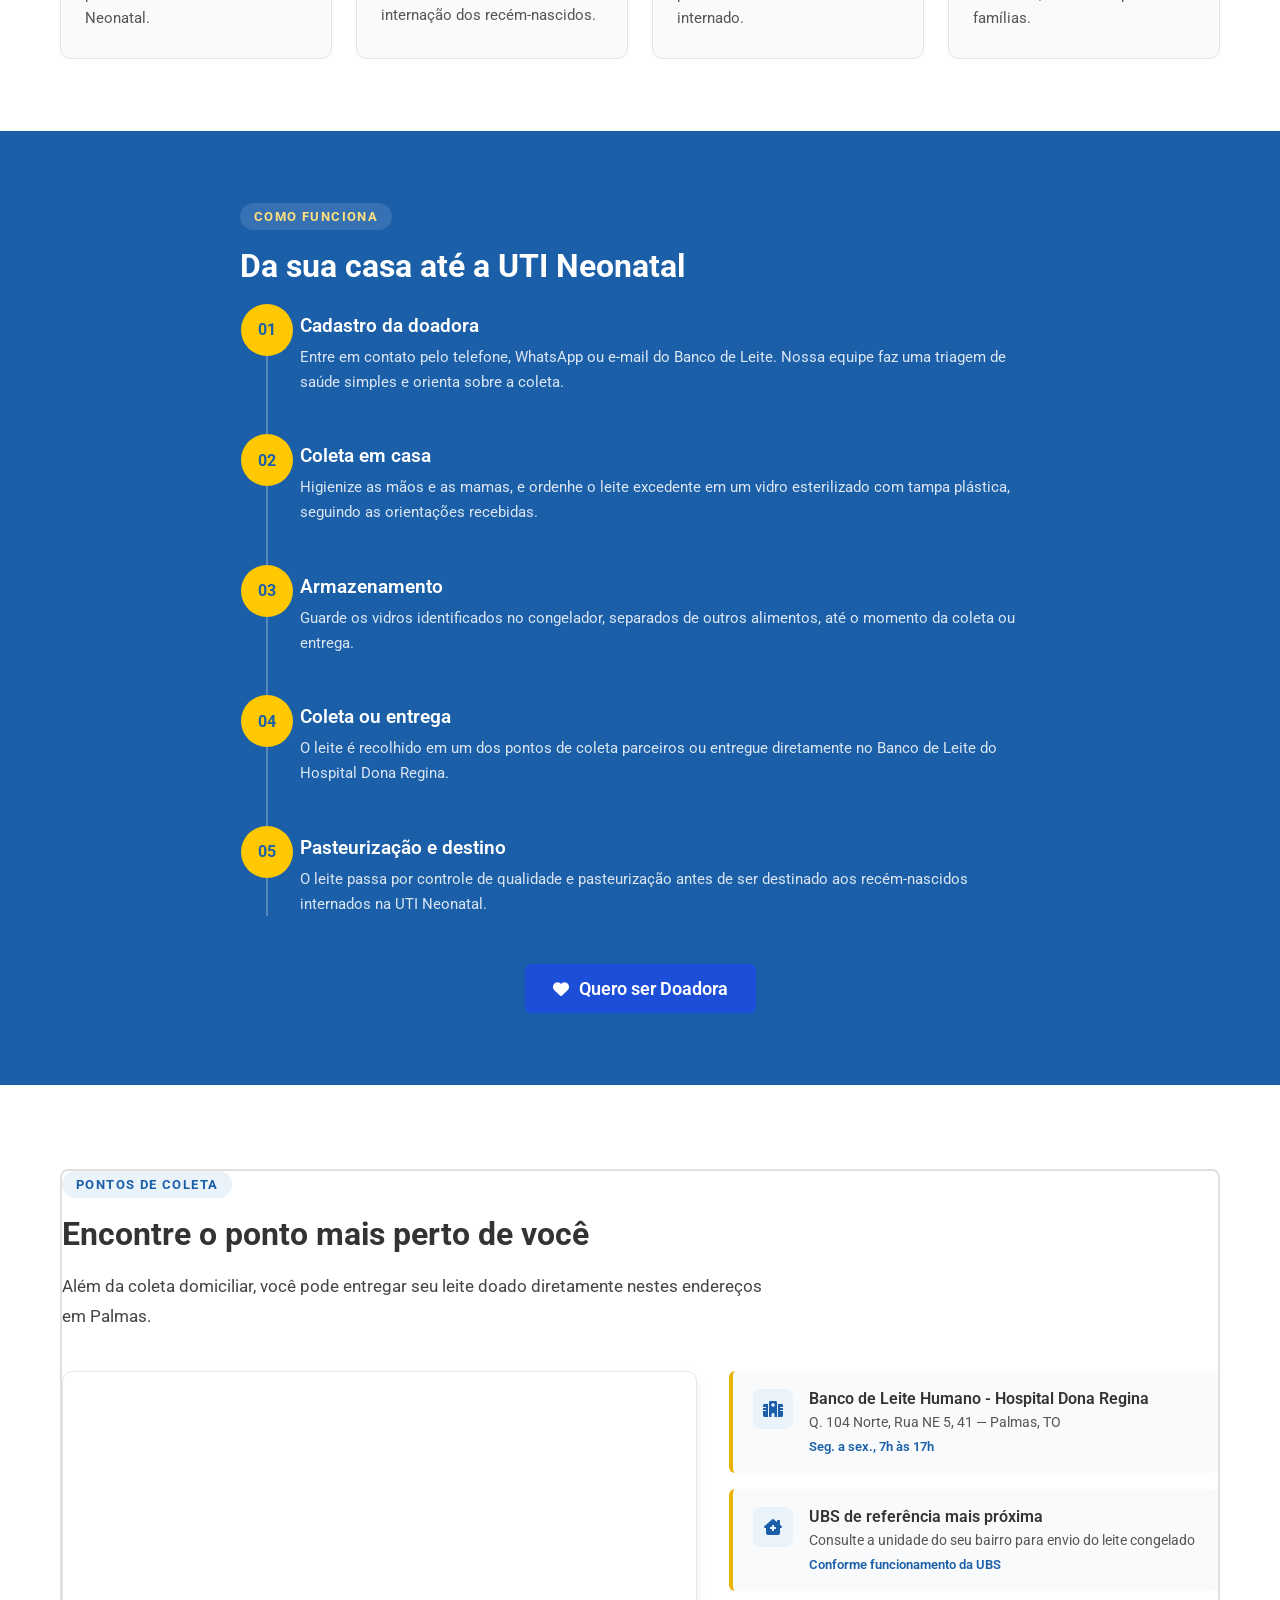
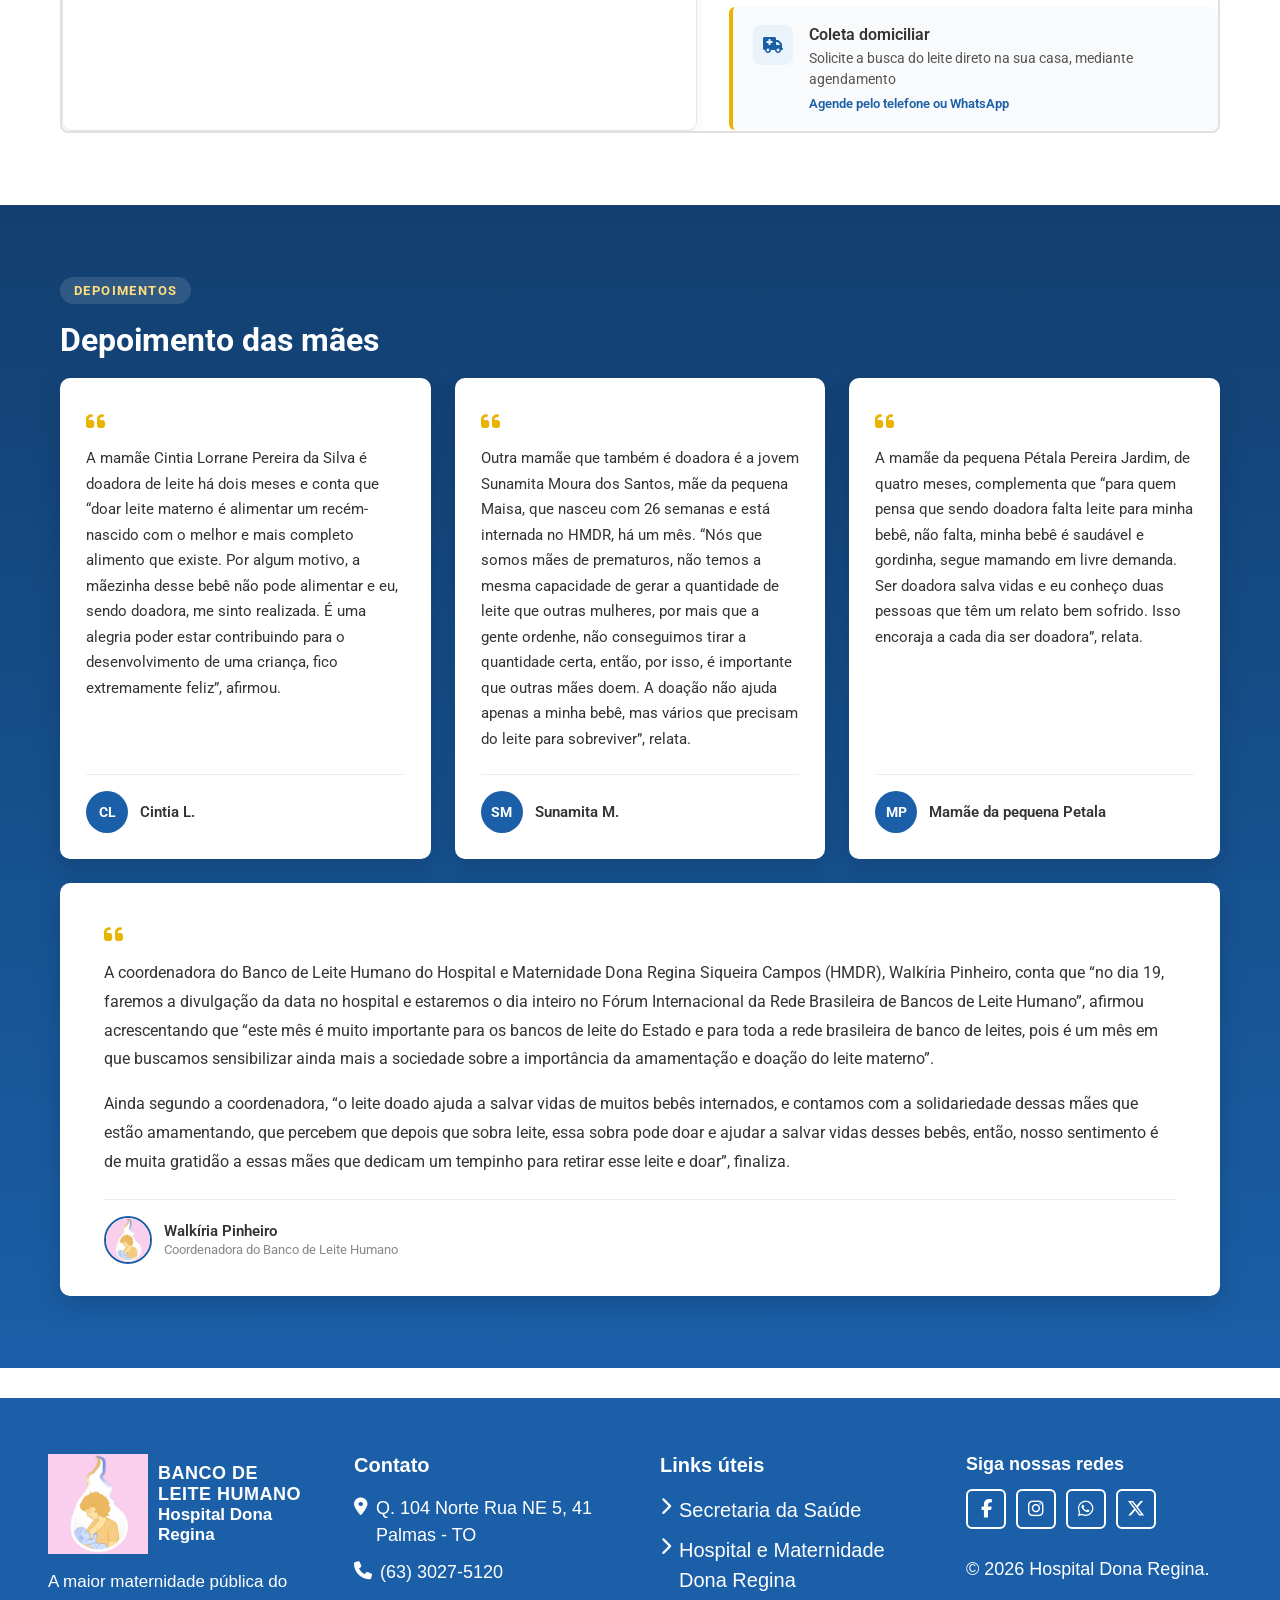
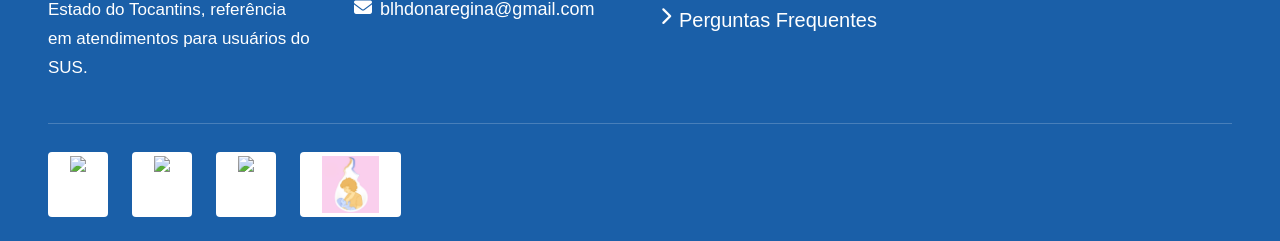
==== commit 05a678b2: "Orgaizando Css" ====
--- a/src/pages/index.html
+++ b/src/pages/index.html
@@ -81,8 +81,8 @@
             
         </div>
     </section>
-    
-    <!-- Por que doar? -->
+
+    <!-- Por que doar? -->  
     <section class="secao-porque">
         <div class="porque-container">
             <span class="secao-eyebrow">Por que doar?</span>
--- a/src/style/style.css
+++ b/src/style/style.css
@@ -1,4 +1,8 @@
-/* ── RESET & BASE ── */
+/* ══════════════════════════════════════════════════════════════════
+   CSS COMPARTILHADO — usado em mais de uma página
+   ══════════════════════════════════════════════════════════════════ */
+
+/* ── Reset & base ── */
 *, ::before, ::after {
   box-sizing: border-box;
   margin: 0;
@@ -16,6 +20,7 @@
   background: #e8b400;
 }
 
+/* ── Navegação (todas as páginas) ── */
 nav {
   display: flex;
   justify-content: center;
@@ -29,53 +34,477 @@
   backdrop-filter: blur(20px);
 }
 
-.nav-logo span {
-  color: #888;
+.nav-links {
+  list-style: none;
+  display: flex;
+  flex-wrap: wrap;
+  justify-content: center;
+  gap: 12px;
+}
+
+.nav-links a {
+  display: flex;
+  align-items: center;
+  gap: 8px;
+
+  padding: 20px 28px;
+
+  color: white;
+  text-decoration: none;
+
+  border-radius: 8px;
+
+  transition: .25s;
+
+  font-size: 20px;
+}
+
+.nav-links a:hover {
+  background: #e8b400;
+  color: white;
+}
+
+.nav-links a i {
+  font-size: 18px;
+  width: 22px;
+  text-align: center;
+}
+
+/* ── Rodapé (todas as páginas) ── */
+footer {
+  background: #1a5fa8;
+  color: #fff;
+  padding: 56px 48px 24px;
+  margin-top: 30px;
+}
+
+.footer-top {
+  display: grid;
+  grid-template-columns: 1fr 1fr 1fr 1fr;
+  gap: 40px;
+  margin-bottom: 40px;
+}
+
+.footer-brand {
+  display: flex;
+  flex-direction: column;
+  gap: 14px;
+}
+
+.footer-brand-header {
+  display: flex;
+  align-items: center;
+  gap: 10px;
+}
+
+.footer-brand-header div p {
+  font-size: 18px;
+  font-weight: 700;
+  text-transform: uppercase;
+  letter-spacing: 0.5px;
+}
+
+.footer-brand-header div span {
+  font-size: 17px;
+  font-weight: 700;
+}
+
+.footer-brand > p {
+  font-size: 17px;
+  line-height: 1.7;
+  color: #ffffff;
+}
+
+.footer-col h4 {
+  font-size: 20px;
+  font-weight: 700;
+  margin-bottom: 18px;
+}
+
+.footer-col ul {
+  list-style: none;
+  display: flex;
+  flex-direction: column;
+  gap: 10px;
+}
+
+.footer-col ul li {
+  font-size: 18px;
+  color: #ffffff;
+  display: flex;
+  align-items: flex-start;
+  gap: 8px;
+  line-height: 1.5;
+}
+
+.footer-col ul li i {
+  margin-top: 3px;
+  color: #fff;
+  flex-shrink: 0;
+}
+
+.footer-col ul li a {
+  color: #ffffff;
+  text-decoration: none;
+  font-size: 20px;
+  transition: color 0.2s;
+}
+
+.footer-col ul li a:hover {
+  color: #fff;
+}
+
+.footer-social {
+  display: flex;
+  flex-direction: column;
+  gap: 14px;
+}
+
+.footer-social h4 {
+  font-size: 18px;
+  font-weight: 700;
+}
+
+.social-icons {
+  display: flex;
+  gap: 10px;
+}
+
+.social-icons a {
+  width: 40px;
+  height: 40px;
+  border: 2px solid #fff;
+  border-radius: 6px;
+  display: flex;
+  align-items: center;
+  justify-content: center;
+  color: #fff;
+  font-size: 18px;
+  text-decoration: none;
+  transition: background 0.2s;
+}
+
+.social-icons a:hover {
+  background: rgba(255, 255, 255, 0.15);
+}
+
+.footer-copyright {
+  font-size: 18px;
+  color: #ffffff;
+  margin-top: 12px;
+  line-height: 1.6;
+}
+
+.footer-bottom {
+  border-top: 1px solid rgba(255, 255, 255, 0.2);
+  padding-top: 28px;
+  display: flex;
+  align-items: center;
+  gap: 24px;
+  flex-wrap: wrap;
+}
+
+.footer-bottom img,
+.logo-placeholder img {
+  width: auto;
+  max-width: 100%;
+  height: 65px;
+  object-fit: contain;
+  background: #fff;
+  border-radius: 4px;
+  padding: 4px 8px;
+}
+
+.logo-placeholder {
+  height: 65px;
+  padding: 6px 14px;
+  background: #fff;
+  border-radius: 4px;
+  display: flex;
+  align-items: center;
+  justify-content: center;
+  font-size: 11px;
+  font-weight: 700;
+  color: #1a5fa8;
+  gap: 6px;
+}
+
+/* ── Responsivo: nav + rodapé ── */
+@media (max-width: 900px) {
+  nav {
+    padding: 14px 20px;
+  }
+
+  .nav-links {
+    gap: 18px;
+  }
+
+  footer {
+    padding: 40px 20px 20px;
+  }
+
+  .footer-top {
+    grid-template-columns: 1fr 1fr;
+  }
+}
+
+@media (max-width: 580px) {
+  .footer-top {
+    grid-template-columns: 1fr;
+  }
+
+  .nav-links {
+    display: none;
+  }
+}
+
+/* ── Bloco institucional "inst-*" (usado em Sobre Nós e Contato) ── */
+.inst-container {
+  max-width: 960px;
+  margin: 0 auto;
+  padding: 64px 48px;
+}
+
+.inst-secao {
+  margin-bottom: 48px;
+}
+
+.inst-titulo-principal {
+  font-family: "Roboto", sans-serif;
+  font-size: 40px;
+  font-weight: 600;
+  line-height: 44px;
+  color: rgb(51, 51, 51);
+  margin-bottom: 32px;
+  border-bottom: 2px solid #eee;
+  padding-bottom: 12px;
+}
+
+.inst-texto {
+  font-family: "Roboto", sans-serif;
+  font-size: 20px;
+  font-weight: 400;
+  line-height: 32px;
+  color: rgb(51, 51, 51);
+  margin-bottom: 20px;
+  text-align: justify;
+}
+
+@media (max-width: 900px) {
+  .inst-container {
+    padding: 40px 20px;
+  }
+  .inst-titulo-principal {
+    font-size: 32px;
+    line-height: 36px;
+  }
+}
+
+/* ── Cards de serviço "card-servico" (usado em Serviços e Seja Doadora) ── */
+.titulo-servicos-pagina {
+  font-family: "Roboto", sans-serif;
+  text-align: center;
+  margin: 40px 0;
+  font-size: 32px;
+  color: #333;
+  font-weight: 700;
+}
+
+.container-card-servico {
+  max-width: 1200px;
+  margin: 0 auto 60px auto;
+  padding: 0 20px;
+  display: flex;
+  flex-direction: column;
+  gap: 30px;
+}
+
+.card-servico {
+  position: relative;
+  display: flex;
+  background: #ffffff;
+  border: 1px solid #e2e8f0;
+  border-radius: 8px;
+  margin-bottom: 32px;
+  box-shadow: 0 4px 6px rgba(0, 0, 0, 0.05);
+  overflow: hidden;
+}
+
+.barra-amarela {
+  position: absolute;
+  top: 0;
+  left: 0;
+  bottom: 0;
+  width: 6px;
+  background-color: #e8b400;
+  flex-shrink: 0;
+}
+
+.conteudo-card {
+  padding: 30px;
+  width: 100%;
+}
+
+.tittle-servico {
+  font-family: "Roboto", sans-serif;
+  font-size: 22px;
+  color: #1a5fa8;
+  margin-bottom: 20px;
+  font-weight: 700;
+}
+
+.row-servico {
+  display: flex;
+  gap: 40px;
+  align-items: stretch;
+  flex-wrap: wrap;
+}
+
+.info-servico-col {
+  flex: 2;
+  min-width: 280px;
+  display: flex;
+  flex-direction: column;
+  gap: 16px;
+}
+
+.bloco-texto-servico {
+  border: 2px solid #1e8dd7;
+  border-radius: 12px;
+  padding: 16px;
+  background-color: #fcfdfe;
+}
+
+.bloco-texto-servico h3 {
+  font-family: "Roboto", sans-serif;
+  font-size: 16px;
+  color: #333;
+  margin-bottom: 6px;
+  display: flex;
+  align-items: center;
+  gap: 8px;
+  font-weight: 600;
+}
+
+.bloco-texto-servico h3 i {
+  color: #1a5fa8;
+  margin-right: 8px;
+}
+
+.bloco-texto-servico p {
+  font-family: "Roboto", sans-serif;
+  font-size: 15px;
+  line-height: 1.6;
+  color: #555;
+  text-align: justify;
+}
+
+.meio-atendimento-linha {
+  font-family: "Roboto", sans-serif;
+  font-size: 15px;
+  color: #333;
+  margin-top: 10px;
+  border: 2px solid #e1e7ec;
+  border-radius: 8px;
+  padding: 12px 16px;
+  background-color: #f8fafc;
+  display: flex;
+  align-items: center;
+  gap: 8px;
+}
+
+.meio-atendimento-linha strong {
+  color: #333333;
+}
+
+.meio-atendimento-linha span {
+  color: #1e8dd7;
+  font-weight: 600;
+  background: #edf2f7;
+  padding: 4px 10px;
+  border-radius: 4px;
   font-size: 14px;
 }
 
-.nav-logo img {
-  height: 48px;
-  width: 48px;
-}
-
-.nav-links{
-    list-style:none;
-    display:flex;
-    flex-wrap:wrap;
-    justify-content:center;
-    gap:12px;
-}
-
-.nav-links a {
-    display: flex;
-    align-items: center;
-    gap: 8px;
-
-    padding: 20px 28px;
-
-    color: white;
-    text-decoration: none;
-
-    border-radius: 8px;
-
-    transition: .25s;
-
-    font-size: 20px;
-}
-
-.nav-links a:hover {
-    background: #e8b400;
-    color: white;
-}
-
-.nav-links a i{
-    font-size: 18px;
-    width: 22px;
-    text-align: center;
-}
-
-/* ── TITULO HOME ── */
+.meio-atendimento-linha i {
+  color: #1a5fa8;
+  margin-right: 8px;
+}
+
+.div-botao-servico {
+  width: 320px;
+  flex: 1;
+  min-width: 250px;
+  display: flex;
+  flex-direction: column;
+  justify-content: center;
+  align-items: center;
+  text-align: center;
+  background: #f7fafc;
+  padding: 20px;
+  border-radius: 6px;
+  border: 1px dashed #cbd5e0;
+}
+
+.div-botao-servico h2 {
+  font-family: "Roboto", sans-serif;
+  font-size: 15px;
+  font-weight: 600;
+  color: #4a5568;
+  line-height: 1.4;
+  margin-bottom: 16px;
+}
+
+@media (max-width: 950px) {
+  .row-servico {
+    flex-direction: column;
+    gap: 24px;
+  }
+
+  .div-botao-servico {
+    width: 100%;
+    border-top: 1px dashed #e1e7ec;
+    padding-top: 24px;
+  }
+
+  .div-botao-servico h2 {
+    margin-bottom: 12px;
+  }
+}
+
+/* ── Mapa institucional (usado na Página Inicial e em Contato) ── */
+.mapa-container {
+  max-width: 1160px;
+  margin: 12px auto 0;
+  width: 100%;
+  border-radius: 8px;
+  overflow: hidden;
+  border: 2px solid #e0e0e0;
+}
+
+/* ── Botão "Chamar no WhatsApp" (usado em Informações e Contato) ── */
+.btn-zap {
+  background-color: #25D366;
+  color: white;
+  text-decoration: none;
+  padding: 8px 16px;
+  border-radius: 6px;
+  font-weight: 500;
+  display: inline-flex;
+  align-items: center;
+  gap: 8px;
+  transition: background 0.2s;
+}
+
+.btn-zap:hover {
+  background-color: #1ebd54;
+}
+
+
+/* ══════════════════════════════════════════════════════════════════
+   PÁGINA INICIAL (index.html)
+   ══════════════════════════════════════════════════════════════════ */
+
 .home-titulo-container {
   max-width: 1200px;
   margin: 40px auto 20px auto;
@@ -87,29 +516,28 @@
   font-family: "Roboto", sans-serif;
   font-size: 26px;
   font-weight: 700;
-  color: #1a5fa8; /* Azul institucional */
+  color: #1a5fa8;
   line-height: 1.4;
 }
 
-/* ── SLIDER / CARROSSEL COM LINHAS SEPARADORAS ── */
+/* ── Slider / carrossel ── */
 .slider-wrapper {
-  width: 70%; 
+  width: 70%;
   margin: 0 auto 20px auto;
-  border-top: 2px solid #e1e7ec;    
-  border-bottom: 2px solid #e1e7ec; 
-  padding: 24px 0; 
+  border-top: 2px solid #e1e7ec;
+  border-bottom: 2px solid #e1e7ec;
+  padding: 24px 0;
 }
 
 .slider-container {
   position: relative;
   width: 100%;
-  height: 760px; /* AUMENTADO: De 400px para 520px para a foto não ficar fina */
+  height: 760px;
   overflow: hidden;
   border-radius: 8px;
   box-shadow: 0 4px 12px rgba(0, 0, 0, 0.1);
 }
 
-/* Configuração dos Slides */
 .slide {
   position: absolute;
   top: 0;
@@ -129,16 +557,15 @@
 .slide img {
   width: 100%;
   height: 100%;
-  object-fit: cover; /* Faz a imagem cortar sem distorcer ou esticar */
-}
-
-/* Legenda Preta Transparente por cima da imagem */
+  object-fit: cover;
+}
+
 .slide-legenda {
   position: absolute;
   bottom: 0;
   left: 0;
   width: 100%;
-  background: linear-gradient(transparent, rgba(0, 0, 0, 0.85)); /* Degradê escuro para dar leitura */
+  background: linear-gradient(transparent, rgba(0, 0, 0, 0.85));
   color: #ffffff;
   padding: 30px 240px;
   z-index: 3;
@@ -158,47 +585,42 @@
   line-height: 1.4;
 }
 
-/* Botões do Carrossel (Setinhas) */
 .slider-btn {
   position: absolute;
-  top: 50%;
-  transform: translateY(-50%);
-  background: rgba(0, 0, 0, 0); /* totalmente transparente */
-  color: transparent;            /* seta invisível */
+  top: 0;
+  transform: none;
+  background: rgba(0, 0, 0, 0);
+  color: transparent;
   border: none;
   font-size: 30px;
   padding: 14px 18px;
   cursor: pointer;
-  border-radius: 0;              /* sem arredondamento */
+  border-radius: 0;
   transition: background 0.2s, color 0.2s;
   z-index: 10;
-  height: 100%;                  /* ocupa toda a altura do slider */
-  top: 0;
-  transform: none;
-  display: flex;
-  align-items: center;
-}
+  height: 100%;
+  display: flex;
+  align-items: center;
+}
+
 .btn-prev {
-  left: 0;   /* colado na parede esquerda */
+  left: 0;
 }
 
 .btn-next {
-  right: 0;  /* colado na parede direita */
-}
-
-/* Aparece ao passar o mouse */
+  right: 0;
+}
+
 .slider-container:hover .slider-btn {
   background: rgba(0, 0, 0, 0.3);
   color: #fff;
 }
 
-/* Efeito extra ao passar direto no botão */
 .slider-btn:hover {
   background: rgba(0, 0, 0, 0.5) !important;
   color: #fff !important;
 }
 
-/* Responsividade para telas de celulares */
 @media (max-width: 768px) {
   .slider-wrapper { width: 90%; }
   .slider-container { height: 340px; }
@@ -208,962 +630,33 @@
   .slider-btn { padding: 8px 12px; font-size: 14px; }
 }
 
-/* -- Botão seja doadora -- */
+/* ── Botão "Seja Doadora" ── */
 .btn-seja-doadora {
   font-family: "Roboto", sans-serif;
   display: inline-flex;
   align-items: center;
   gap: 10px;
-  background-color: #1D4ED8; /* Azul solicitado */
-  color: #ffffff; /* Letras brancas */
+  background-color: #1D4ED8;
+  color: #ffffff;
   text-decoration: none;
   padding: 14px 28px;
   font-size: 18px;
   font-weight: 600;
   border-radius: 6px;
-  box-shadow: 0 4px 10px rgba(29, 78, 216, 0.2); /* Sombra suave azul no botão */
+  box-shadow: 0 4px 10px rgba(29, 78, 216, 0.2);
   transition: background-color 0.2s, transform 0.2s;
 }
 
 .btn-seja-doadora:hover {
-  background-color: #1a5fa8; /* Escurece levemente ao passar o mouse */
-  transform: translateY(-2px); /* Efeito sutil de subir ao passar o mouse */
+  background-color: #1a5fa8;
+  transform: translateY(-2px);
 }
 
 .btn-seja-doadora i {
   font-size: 16px;
 }
-/* ── HERO (Ajustado e com a Barra de Relevo) ── */
-.hero {
-  width: 100%;
-  padding: 30px 20px 48px 20px; /* Ajustado o espaçamento superior */
-  background-color: #ffffff;
-  /* Borda e box-shadow de relevo removidos daqui para deixar contínuo! */
-}
-
-.hero-text {
-  max-width: 960px; 
-  margin: 0 auto;   
-  text-align: center;
-}
-
-.hero-text h1 {
-  font-family: "Roboto", sans-serif;
-  font-size: 26px;
-  font-weight: 700;
-  margin-bottom: 16px;
-  color: rgb(51, 51, 51);
-}
-
-.hero-text p {
-  font-family: "Roboto", sans-serif;
-  font-size: 16px;
-  line-height: 1.75;
-  color: rgb(51, 51, 51);
-}
-
-.hero-action-wrapper {
-  margin-bottom: 24px;
-  display: flex;
-  justify-content: center; /* ← centraliza o botão */
-}
-
-.perguntas-frequentes {
-  padding: 64px 48px;
-}
-
-.perguntas-frequentes h1 {
-  font-size: 32px;
-  font-weight: 700;
-  margin-bottom: 40px;
-  text-align: center;
-}
-
-.perguntas-frequentes h2 {
-  font-size: 28px;
-  font-weight: 700;
-  margin-bottom: 24px;
-  text-align: center;
-}
-
-.perguntas-frequentes p {
-  font-size: 16px;
-  line-height: 1.9;
-  color: #222;
-  max-width: 700px;
-  margin: 0 auto;
-  margin-bottom: 32px;
-  text-align: center;
-}
-
-.sobre-nos {
-  padding: 64px 48px;
-}
-
-.sobre-nos-content {
-  display: flex;
-  justify-content: center;
-}
-
-.sobre-nos-text {
-  max-width: 900px;
-  text-align: left;
-}
-
-.sobre-nos-text h2 {
-  font-family: "Roboto", sans-serif;
-  font-size: 24px; /* Ajustado para 24px, ficando menor que os 30px do subtítulo */
-  font-weight: 700;
-  margin-bottom: 24px;
-  text-align: left;
-  color: rgb(51, 51, 51);
-}
-
-.sobre-nos-text p {
-  font-size: 17px;
-  line-height: 1.9;
-  color: #222;
-  text-align: left;
-}
-
-.torne-se-doadora {
-  display: flex;
-  justify-content: center;
-  align-items: center;
-}
-
-.torne-se-doadora button {
-  color: white;
-  background-color: #1D4ED8;
-  font-weight: 500;
-  border-radius: 0.5rem;
-  font-size: 1.5rem;
-  line-height: 2rem;
-  padding-left: 2rem;
-  padding-right: 2rem;
-  padding-top: 0.7rem;
-  padding-bottom: 0.7rem;
-  text-align: center;
-  margin-right: 0.5rem;
-  display: inline-flex;
-  align-items: center;
-  border: none;
-}
-
-.torne-se-doadora button:hover {
-  background-color: #1a5fa8;
-}
-
-.torne-se-doadora button:focus {
-  box-shadow: var(--tw-ring-inset) 0 0 0 calc(4px + var(--tw-ring-offset-width)) var(--tw-ring-color);
-}
-
-.torne-se-doadora button svg {
-  display: inline;
-  width: 1.3rem;
-  height: 1.3rem;
-  margin-right: 0.75rem;
-  color: white;
-}
-
-footer {
-  background: #1a5fa8;
-  color: #fff;
-  padding: 56px 48px 24px;
-  margin-top: 30px;
-}
-
-.footer-top {
-  display: grid;
-  grid-template-columns: 1fr 1fr 1fr 1fr;
-  gap: 40px;
-  margin-bottom: 40px;
-}
-
-.footer-brand {
-  display: flex;
-  flex-direction: column;
-  gap: 14px;
-}
-
-.footer-brand-header {
-  display: flex;
-  align-items: center;
-  gap: 10px;
-}
-
-.logo-placeholder img{
-  width: 100%;
-  height: auto;
-}
-
-.footer-brand-header .logo-box {
-  width: 38px;
-  height: 38px;
-  background: #fff;
-  display: flex;
-  align-items: center;
-  justify-content: center;
-  font-size: 10px;
-  color: #1a5fa8;
-  font-weight: 700;
-  border-radius: 2px;
-  flex-shrink: 0;
-}
-
-.footer-brand-header div p {
-  font-size: 18px;
-  font-weight: 700;
-  text-transform: uppercase;
-  letter-spacing: 0.5px;
-}
-
-.footer-brand-header div span {
-  font-size: 17px;
-  font-weight: 700;
-}
-
-.footer-brand > p {
-  font-size: 17px;
-  line-height: 1.7;
-  color: #ffffff;
-}
-
-.footer-col h4 {
-  font-size: 20px;
-  font-weight: 700;
-  margin-bottom: 18px;
-}
-
-.footer-col ul {
-  list-style: none;
-  display: flex;
-  flex-direction: column;
-  gap: 10px;
-}
-
-.footer-col ul li {
-  font-size: 18px;
-  color: #ffffff;
-  display: flex;
-  align-items: flex-start;
-  gap: 8px;
-  line-height: 1.5;
-}
-
-.footer-col ul li i {
-  margin-top: 3px;
-  color: #fff;
-  flex-shrink: 0;
-}
-
-.footer-col ul li a {
-  color: #ffffff;
-  text-decoration: none;
-  font-size: 20px;
-  transition: color 0.2s;
-}
-
-.footer-col ul li a:hover {
-  color: #fff;
-}
-
-.footer-social {
-  display: flex;
-  flex-direction: column;
-  gap: 14px;
-}
-
-.footer-social h4 {
-  font-size: 18px;
-  font-weight: 700;
-}
-
-.social-icons {
-  display: flex;
-  gap: 10px;
-}
-
-.social-icons a {
-  width: 40px;
-  height: 40px;
-  border: 2px solid #fff;
-  border-radius: 6px;
-  display: flex;
-  align-items: center;
-  justify-content: center;
-  color: #fff;
-  font-size: 18px;
-  text-decoration: none;
-  transition: background 0.2s;
-}
-
-.social-icons a:hover {
-  background: rgba(255, 255, 255, 0.15);
-}
-
-.footer-copyright {
-  font-size: 18px;
-  color: #ffffff;
-  margin-top: 12px;
-  line-height: 1.6;
-}
-
-/* Logos parceiros */
-.footer-bottom {
-  border-top: 1px solid rgba(255, 255, 255, 0.2);
-  padding-top: 28px;
-  display: flex;
-  align-items: center;
-  gap: 24px;
-  flex-wrap: wrap;
-}
-
-.footer-bottom img {
-  height: 65px;
-  object-fit: contain;
-  background: #fff;
-  border-radius: 4px;
-  padding: 4px 8px;
-}
-
-.logo-placeholder {
-  height: 65px;
-  padding: 6px 14px;
-  background: #fff;
-  border-radius: 4px;
-  display: flex;
-  align-items: center;
-  justify-content: center;
-  font-size: 11px;
-  font-weight: 700;
-  color: #1a5fa8;
-  gap: 6px;
-}
-
-.logo-placeholder i {
-  font-size: 18px;
-  color: #1a73e8;
-}
-
-/* ── RESPONSIVO ── */
-@media (max-width: 900px) {
-  nav {
-    padding: 14px 20px;
-  }
-
-  .nav-links {
-    gap: 18px;
-  }
-
-  .hero-text {
-    left: 20px;
-    bottom: 40px;
-  }
-
-  .sobre {
-    padding: 40px 20px;
-  }
-
-  .sobre-content {
-    flex-direction: column;
-  }
-
-  .sobre-content img {
-    width: 100%;
-    min-width: unset;
-  }
-
-  footer {
-    padding: 40px 20px 20px;
-  }
-
-  .footer-top {
-    grid-template-columns: 1fr 1fr;
-  }
-}
-
-@media (max-width: 580px) {
-  .footer-top {
-    grid-template-columns: 1fr;
-  }
-
-  .nav-links {
-    display: none;
-  }
-}
-/* ── SEÇÃO EXCLUSIVA: BANCO DE LEITE (PADRÃO GOV TO) ── */
-
-.inst-container {
-  max-width: 960px;
-  margin: 0 auto;
-  padding: 64px 48px;
-}
-
-.inst-secao {
-  margin-bottom: 48px;
-}
-
-.inst-titulo-principal {
-  font-family: "Roboto", sans-serif;
-  font-size: 40px;
-  font-weight: 600;
-  line-height: 44px;
-  color: rgb(51, 51, 51);
-  margin-bottom: 32px;
-  border-bottom: 2px solid #eee;
-  padding-bottom: 12px;
-}
-
-.inst-subtitulo {
-  font-family: "Roboto", sans-serif;
-  font-size: 30px;
-  font-weight: 500;
-  line-height: 32px;
-  color: rgb(51, 51, 51);
-  margin-bottom: 20px;
-}
-
-.inst-texto {
-  font-family: "Roboto", sans-serif;
-  font-size: 20px;
-  font-weight: 400;
-  line-height: 32px;
-  color: rgb(51, 51, 51);
-  margin-bottom: 20px;
-  text-align: justify;
-}
-
-/* Nova formatação idêntica ao .inst-texto para os itens de lista */
-.texto-lista {
-  font-family: "Roboto", sans-serif;
-  font-size: 20px;
-  font-weight: 400;
-  line-height: 32px;
-  color: rgb(51, 51, 51);
-  margin-bottom: 16px;
-  margin-left: 24px; /* Abre espaço na lateral esquerda para os marcadores aparecerem */
-  text-align: justify;
-}
-
-/* Bloco de Missão e Valores */
-.inst-mve {
-  display: grid;
-  grid-template-columns: 1fr 1fr;
-  gap: 40px;
-  background: #f9f9f9;
-  padding: 32px;
-  border-radius: 6px;
-  border-left: 4px solid #1a5fa8;
-}
-
-.mve-titulo {
-  font-family: "Roboto", sans-serif;
-  font-size: 20px;
-  font-weight: 600;
-  color: rgb(51, 51, 51);
-  margin-bottom: 16px;
-  text-transform: uppercase;
-  letter-spacing: 0.5px;
-}
-
-.mve-lista {
-  list-style: none;
-  display: flex;
-  flex-direction: column;
-  gap: 12px;
-}
-
-.mve-lista li {
-  font-family: "Roboto", sans-serif;
-  font-size: 18px;
-  line-height: 1.6;
-  color: rgb(51, 51, 51);
-  display: flex;
-  align-items: center;
-  gap: 10px;
-}
-
-.mve-lista li i {
-  color: #1a5fa8;
-  font-size: 14px;
-}
-
-/* Grid de Botões Estilo Gov TO */
-.inst-botoes-grid {
-  display: grid;
-  grid-template-columns: 1fr 1fr;
-  gap: 16px;
-  margin-top: 24px;
-}
-
-.inst-btn {
-  font-family: "Roboto", sans-serif;
-  display: flex;
-  align-items: center;
-  gap: 12px;
-  background: #1a5fa8;
-  color: #ffffff;
-  text-decoration: none;
-  padding: 14px 20px;
-  font-size: 15px;
-  font-weight: 500;
-  border-radius: 4px;
-  transition: background 0.2s;
-}
-
-.inst-btn:hover {
-  background: #154c86;
-}
-
-.inst-btn i {
-  font-size: 16px;
-  flex-shrink: 0;
-}
-
-/* ── RESPONSIVIDADE EXCLUSIVA DO BANCO DE LEITE ── */
-@media (max-width: 900px) {
-  .inst-container {
-    padding: 40px 20px;
-  }
-  .inst-mve, .inst-botoes-grid {
-    grid-template-columns: 1fr;
-  }
-  .inst-titulo-principal {
-    font-size: 32px;
-    line-height: 36px;
-  }
-}
-/* ── PÁGINA DE SERVIÇOS RESTRUTURADA ── */
-
-.titulo-servicos-pagina {
-  font-family: "Roboto", sans-serif;
-  text-align: center;
-  margin: 40px auto 20px auto;
-  font-size: 32px;
-  color: #1a5fa8; /* Azul institucional padrão */
-  font-weight: 700;
-}
-
-.container-card-servico {
-  max-width: 1200px;
-  margin: 0 auto 60px auto;
-  padding: 0 20px;
-}
-
-/* O Card com design limpo e plano (sem inset) */
-.card-servico {
-  position: relative;
-  background-color: #ffffff;
-  border: 1px solid #e1e7ec;
-  border-radius: 8px;
-  margin-bottom: 32px;
-  box-shadow: 0 4px 12px rgba(0, 0, 0, 0.05);
-  overflow: hidden;
-}
-
-/* Barra amarela de destaque agora cobre 100% da lateral do card */
-.barra-amarela {
-  position: absolute;
-  top: 0;
-  left: 0;
-  bottom: 0;
-  width: 8px;
-  background-color: #e8b400;
-}
-
-.conteudo-card {
-  padding: 24px 24px 24px 32px; /* Margem interna equilibrada */
-}
-
-.tittle-servico {
-  font-family: "Roboto", sans-serif;
-  font-size: 24px;
-  color: #111111;
-  margin-bottom: 20px;
-  font-weight: 600;
-}
-
-/* Alinhamento lado a lado (Informações vs Botão) */
-.row-servico {
-  display: flex;
-  gap: 32px;
-  align-items: stretch;
-}
-
-/* Coluna que agrupa os blocos de texto */
-.info-servico-col {
-  flex: 1;
-  display: flex;
-  flex-direction: column;
-  gap: 16px;
-}
-
-/* Caixas de Descrição e Quem tem Direito (Tamanhos equilibrados) */
-.bloco-texto-servico {
-  border: 2px solid #1e8dd7;
-  border-radius: 12px;
-  padding: 16px;
-  background-color: #fcfdfe;
-}
-
-.bloco-texto-servico h3 {
-  font-family: "Roboto", sans-serif;
-  font-size: 16px;
-  color: #1e8dd7;
-  margin-bottom: 8px;
-  display: flex;
-  align-items: center;
-  gap: 8px;
-}
-
-.bloco-texto-servico p {
-  font-family: "Roboto", sans-serif;
-  font-size: 15px;
-  line-height: 1.5;
-  color: #444444;
-  text-align: justify;
-}
-
-/* Campo de Meio de Atendimento em apenas uma linha */
-.meio-atendimento-linha {
-  font-family: "Roboto", sans-serif;
-  font-size: 15px;
-  border: 2px solid #e1e7ec;
-  border-radius: 8px;
-  padding: 12px 16px;
-  background-color: #f8fafc;
-  display: flex;
-  align-items: center;
-  gap: 8px;
-}
-
-.meio-atendimento-linha strong {
-  color: #333333;
-}
-
-.meio-atendimento-linha span {
-  color: #1e8dd7;
-  font-weight: 600;
-}
-
-/* Seção Lateral do Botão de Ação */
-.div-botao-servico {
-  width: 320px;
-  display: flex;
-  flex-direction: column;
-  justify-content: center;
-  align-items: center;
-  text-align: center;
-  border-left: 1px dashed #e1e7ec;
-  padding-left: 32px;
-}
-
-.div-botao-servico h2 {
-  font-family: "Roboto", sans-serif;
-  font-size: 16px;
-  font-weight: 500;
-  color: #666666;
-  line-height: 1.4;
-  margin-bottom: 20px;
-}
-
-.botao-servico {
-  font-family: "Roboto", sans-serif;
-  font-size: 16px;
-  font-weight: 600;
-  color: #ffffff;
-  background-color: #1D4ED8; /* Azul uniforme com o botão da home */
-  border: none;
-  border-radius: 6px;
-  width: 100%;
-  padding: 14px;
-  cursor: pointer;
-  box-shadow: 0 4px 10px rgba(29, 78, 216, 0.15);
-  transition: background-color 0.2s, transform 0.2s;
-}
-
-.botao-servico:hover {
-  background-color: #1a5fa8;
-  transform: translateY(-2px);
-}
-
-/* ── RESPONSIVIDADE PARA CELULAR E TABLET ── */
-@media (max-width: 950px) {
-  .row-servico {
-    flex-direction: column; /* Joga o botão para baixo nas telas menores */
-    gap: 24px;
-  }
-  
-  .div-botao-servico {
-    width: 100%;
-    border-left: none;
-    border-top: 1px dashed #e1e7ec;
-    padding-left: 0;
-    padding-top: 24px;
-  }
-
-  .div-botao-servico h2 {
-    margin-bottom: 12px;
-  }
-
-  .botao-servico {
-    max-width: 280px;
-  }
-}
-
-/* ── ESTILIZAÇÃO DA PÁGINA DE PERGUNTAS E BUSCA ── */
-
-/* Estilização dos Tópicos Separadores do FAQ */
-.faq-topico-grupo {
-  margin-bottom: 40px;
-}
-
-.faq-topico-titulo {
-  font-family: "Roboto", sans-serif;
-  font-size: 20px;
-  color: #1a5fa8; /* Azul padrão do Dona Regina */
-  margin-bottom: 20px;
-  padding-bottom: 8px;
-  border-bottom: 2px dashed #e1e7ec;
-  display: flex;
-  align-items: center;
-  gap: 10px;
-  font-weight: 600;
-}
-/* Gira a seta do card quando ele estiver com a classe .active */
-.faq-card.active .icone-seta {
-  transform: rotate(180deg);
-}
-
-.faq-container {
-  max-width: 960px;
-  margin: 0 auto;
-  padding: 40px 48px 64px;
-}
-
-.faq-secao-titulo {
-  font-family: "Roboto", sans-serif;
-  font-size: 28px;
-  font-weight: 600;
-  color: rgb(51, 51, 51);
-  margin-bottom: 24px;
-  border-bottom: 2px solid #eee;
-  padding-bottom: 8px;
-}
-
-/* 1. Barra de Busca */
-.busca-wrapper {
-  margin-bottom: 48px;
-}
-
-.busca-box {
-  display: flex;
-  align-items: center;
-  background: #ffffff;
-  border: 2px solid #1a5fa8; /* Azul do estado */
-  border-radius: 8px;
-  padding: 4px 16px;
-  box-shadow: 0 4px 10px rgba(0, 0, 0, 0.05);
-}
-
-.busca-icone {
-  color: #1a5fa8;
-  font-size: 20px;
-  margin-right: 12px;
-}
-
-#campo-busca {
-  width: 100%;
-  border: none;
-  outline: none;
-  padding: 12px 0;
-  font-family: "Roboto", sans-serif;
-  font-size: 16px;
-  color: #333;
-}
-
-/* Alerta de Não Encontrado / WhatsApp */
-.busca-alerta {
-  margin-top: 16px;
-  background-color: #fff8e1;
-  border-left: 4px solid #e8b400; /* Amarelo do estado */
-  padding: 16px;
-  border-radius: 4px;
-  animation: fadeIn 0.3s ease-in-out;
-}
-
-.busca-alerta p {
-  font-family: "Roboto", sans-serif;
-  font-size: 16px;
-  color: #555;
-  margin-bottom: 12px;
-}
-
-.busca-alerta-links {
-  display: flex;
-  align-items: center;
-  gap: 16px;
-  flex-wrap: wrap;
-  font-family: "Roboto", sans-serif;
-  font-size: 15px;
-}
-
-.btn-zap {
-  background-color: #25D366;
-  color: white;
-  text-decoration: none;
-  padding: 8px 16px;
-  border-radius: 6px;
-  font-weight: 500;
-  display: inline-flex;
-  align-items: center;
-  gap: 8px;
-  transition: background 0.2s;
-}
-
-.btn-zap:hover {
-  background-color: #1ebd54;
-}
-
-/* 2. Seção de Informações */
-.info-section {
-  margin-bottom: 56px;
-}
-
-.info-lista {
-  display: flex;
-  flex-direction: column;
-  gap: 20px;
-}
-
-.info-bloco {
-  background: #f9f9f9;
-  padding: 24px;
-  border-radius: 6px;
-  border-left: 4px solid #1a5fa8;
-}
-
-.info-bloco h3 {
-  font-family: "Roboto", sans-serif;
-  font-size: 18px;
-  font-weight: 600;
-  color: #1a5fa8;
-  margin-bottom: 10px;
-}
-
-.info-bloco p {
-  font-family: "Roboto", sans-serif;
-  font-size: 16px;
-  line-height: 1.6;
-  color: rgb(51, 51, 51);
-  text-align: justify;
-}
-
-/* 3. Seção de Perguntas (Grid de Cards Interativos) */
-.faq-grid {
-  display: grid;
-  grid-template-columns: repeat(3, 1fr); /* 3 colunas perfeitas */
-  gap: 20px;
-}
-
-.faq-card {
-  background: #1a5fa8;
-  border-radius: 8px;
-  overflow: hidden;
-  box-shadow: 0 4px 6px rgba(0, 0, 0, 0.05);
-  cursor: pointer;
-  display: flex;
-  flex-direction: column;
-  transition: transform 0.2s, box-shadow 0.2s;
-  align-self: start;
-}
-
-.faq-card:hover {
-  transform: translateY(-3px);
-  box-shadow: 0 6px 12px rgba(0, 0, 0, 0.1);
-}
-
-.card-pergunta {
-  padding: 20px;
-  display: flex;
-  justify-content: space-between;
-  align-items: center;
-  gap: 12px;
-  color: #ffffff;
-}
-
-.card-pergunta h3 {
-  font-family: "Roboto", sans-serif;
-  font-size: 16px;
-  font-weight: 500;
-  line-height: 1.4;
-}
-
-.icone-seta {
-  font-size: 14px;
-  transition: transform 0.3s ease;
-}
-
-/* O Segredo do Card Amarelo por baixo */
-.card-resposta {
-  background: #ffc800; /* Fundo amarelo do estado */
-  color: #222222;
-  max-height: 0; /* Começa escondido */
-  overflow: hidden;
-  transition: max-height 0.3s ease-out, padding 0.3s ease-out;
-  padding: 0 20px;
-}
-
-.card-resposta p {
-  font-family: "Roboto", sans-serif;
-  font-size: 15px;
-  line-height: 1.5;
-  text-align: justify;
-}
-
-/* Quando o card for clicado (.active adicionado pelo JS) */
-.faq-card.active .card-resposta {
-  max-height: 300px; /* Expande revelando o conteúdo */
-  padding: 20px;
-  border-top: 1px solid rgba(0, 0, 0, 0.08);
-}
-
-.faq-card.active .icone-seta {
-  transform: rotate(180deg); /* Seta gira pra cima */
-}
-
-/* Animação suave para o alerta aparecer */
-@keyframes fadeIn {
-  from { opacity: 0; transform: translateY(-5px); }
-  to { opacity: 1; transform: translateY(0); }
-}
-
-/* Responsividade para telas menores */
-@media (max-width: 960px) {
-  .faq-grid {
-    grid-template-columns: repeat(2, 1fr); /* 2 colunas em tablets */
-  }
-}
-
-@media (max-width: 650px) {
-  .faq-container {
-    padding: 30px 20px;
-  }
-  
-  .faq-grid {
-  display: grid;
-  grid-template-columns: repeat(3, 1fr);
-  gap: 20px;
-  align-items: start; /* ← adicione essa linha */
-  }
-}
-
-/* ═══════════════════════════════════════════════════════════
-   NOVAS SEÇÕES DA HOME: Por que doar / Como funciona /
-   Pontos de coleta / Depoimentos
-   ═══════════════════════════════════════════════════════════ */
-
+
+/* ── Cabeçalhos genéricos das seções da home ── */
 .secao-eyebrow {
   display: inline-block;
   font-family: "Roboto", sans-serif;
@@ -1342,11 +835,6 @@
   padding: 72px 48px;
 }
 
-.mapa-container {
-  max-width: 1160px;
-  margin: 0 auto;
-}
-
 .mapa-conteudo {
   display: grid;
   grid-template-columns: 1.3fr 1fr;
@@ -1478,9 +966,8 @@
   flex-shrink: 0;
 }
 
-/* ── Card de depoimento em destaque (maior, ocupa a largura toda) ── */
 .depoimento-card-destaque {
-  grid-column: 1 / -1; /* ocupa as 3 colunas do grid */
+  grid-column: 1 / -1;
   padding: 40px 44px 32px;
 }
 
@@ -1497,7 +984,6 @@
   margin-bottom: 0;
 }
 
-/* Avatar com a logo do Banco de Leite, no lugar das iniciais */
 .depoimento-avatar-logo {
   width: 48px;
   height: 48px;
@@ -1507,13 +993,26 @@
   align-items: center;
   justify-content: center;
   flex-shrink: 0;
-  overflow: hidden; /* corta a imagem no formato do círculo */
+  overflow: hidden;
 }
 
 .depoimento-avatar-logo img {
   width: 100%;
   height: 100%;
-  object-fit: cover; /* preenche o círculo todo, sem sobras brancas */
+  object-fit: cover;
+}
+
+.depoimento-autora h4 {
+  font-family: "Roboto", sans-serif;
+  font-size: 15px;
+  font-weight: 600;
+  color: rgb(51, 51, 51);
+}
+
+.depoimento-autora span {
+  font-family: "Roboto", sans-serif;
+  font-size: 13px;
+  color: #888;
 }
 
 @media (max-width: 640px) {
@@ -1522,115 +1021,7 @@
   }
 }
 
-.depoimento-autora h4 {
-  font-family: "Roboto", sans-serif;
-  font-size: 15px;
-  font-weight: 600;
-  color: rgb(51, 51, 51);
-}
-
-.depoimento-autora span {
-  font-family: "Roboto", sans-serif;
-  font-size: 13px;
-  color: #888;
-}
-
-
-/* Estilos da Seção de Doação de Leite */
-.secao-doacao {
-    padding: 40px 20px;
-    max-width: 1200px;
-    margin: 0 auto;
-    font-family: sans-serif;
-}
-
-.doacao-topo {
-    display: flex;
-    gap: 30px;
-    margin-bottom: 40px;
-    flex-wrap: wrap;
-}
-
-.card-requisitos, .card-contatos {
-    flex: 1;
-    min-width: 300px;
-    background-color: #f9f9f9;
-    padding: 25px;
-    border-radius: 8px;
-    border-left: 5px solid #0056b3; /* Cor institucional */
-    box-shadow: 0 2px 5px rgba(0,0,0,0.05);
-}
-
-.card-requisitos h2, .card-contatos h2 {
-    color: #0056b3;
-    margin-top: 0;
-}
-
-.lista-contatos {
-    list-style: none;
-    padding: 0;
-}
-
-.lista-contatos li {
-    margin-bottom: 10px;
-    font-size: 1.1rem;
-}
-
-.titulo-passos {
-    text-align: center;
-    color: #333;
-    margin-bottom: 30px;
-}
-
-/* Grid para os 4 passos do panfleto */
-.grid-passos {
-    display: grid;
-    grid-template-columns: repeat(4, 1fr);
-    gap: 20px;
-}
-
-.card-passo {
-    background: #fff;
-    border: 1px solid #e0e0e0;
-    border-radius: 8px;
-    padding: 20px;
-    position: relative;
-    box-shadow: 0 4px 6px rgba(0,0,0,0.02);
-    transition: transform 0.2s;
-}
-
-.card-passo:hover {
-    transform: translateY(-5px);
-}
-
-.numero-passo {
-    background: #0056b3;
-    color: #fff;
-    width: 35px;
-    height: 35px;
-    border-radius: 50%;
-    display: flex;
-    align-items: center;
-    justify-content: center;
-    font-weight: bold;
-    font-size: 1.2rem;
-    margin-bottom: 15px;
-}
-
-.card-passo h3 {
-    margin: 0 0 10px 0;
-    color: #333;
-}
-
-.card-passo p {
-    color: #666;
-    font-size: 0.95rem;
-    line-height: 1.5;
-    margin: 0;
-}
-
-
-/* ── Responsividade das novas seções ── */
+/* ── Responsividade das seções da home ── */
 @media (max-width: 1000px) {
   .porque-grid {
     grid-template-columns: repeat(2, 1fr);
@@ -1670,47 +1061,467 @@
   }
 }
 
-.imagem-doadora-placeholder {
-    flex: 1 1 auto;
-    width: 100%;
-    min-height: 120px;
-    margin-bottom: 24px;
-
-    border: 2px solid #1a5fa8; 
-    border-radius: 10px;
-    background-color: #f4f8fc;
-
-    display: flex;
-    flex-direction: column;
-    align-items: center;
-    justify-content: center;
-    gap: 8px;
-
-    color: #1a5fa8;
-    font-family: "Roboto", sans-serif;
-    font-size: 14px;
-    text-align: center;
-    overflow: hidden;
-}
-
-.imagem-doadora-placeholder i {
-    font-size: 32px;
-}
-
-
-.imagem-doadora-placeholder img {
-    width: 100%;
-    height: 100%;
-    object-fit: cover;
-    border-radius: 8px;
-}
-
-
-.col-botao-doadora {
-  justify-content: flex-end !important;
-}
-
-/* ── ESTILIZAÇÃO DA PÁGINA DE CONTATO ── */
+
+/* ══════════════════════════════════════════════════════════════════
+   INFORMAÇÕES (Informações.html)
+   ══════════════════════════════════════════════════════════════════ */
+
+.faq-container {
+  max-width: 960px;
+  margin: 0 auto;
+  padding: 40px 48px 64px;
+}
+
+.faq-secao-titulo {
+  font-family: "Roboto", sans-serif;
+  font-size: 28px;
+  font-weight: 600;
+  color: rgb(51, 51, 51);
+  margin-bottom: 24px;
+  border-bottom: 2px solid #eee;
+  padding-bottom: 8px;
+}
+
+/* ── Barra de busca ── */
+.busca-wrapper {
+  margin-bottom: 48px;
+}
+
+.busca-box {
+  display: flex;
+  align-items: center;
+  background: #ffffff;
+  border: 2px solid #1a5fa8;
+  border-radius: 8px;
+  padding: 4px 16px;
+  box-shadow: 0 4px 10px rgba(0, 0, 0, 0.05);
+}
+
+.busca-icone {
+  color: #1a5fa8;
+  font-size: 20px;
+  margin-right: 12px;
+}
+
+#campo-busca {
+  width: 100%;
+  border: none;
+  outline: none;
+  padding: 12px 0;
+  font-family: "Roboto", sans-serif;
+  font-size: 16px;
+  color: #333;
+}
+
+.busca-alerta {
+  margin-top: 16px;
+  background-color: #fff8e1;
+  border-left: 4px solid #e8b400;
+  padding: 16px;
+  border-radius: 4px;
+  animation: fadeIn 0.3s ease-in-out;
+}
+
+.busca-alerta p {
+  font-family: "Roboto", sans-serif;
+  font-size: 16px;
+  color: #555;
+  margin-bottom: 12px;
+}
+
+.busca-alerta-links {
+  display: flex;
+  align-items: center;
+  gap: 16px;
+  flex-wrap: wrap;
+  font-family: "Roboto", sans-serif;
+  font-size: 15px;
+}
+
+@keyframes fadeIn {
+  from { opacity: 0; transform: translateY(-5px); }
+  to { opacity: 1; transform: translateY(0); }
+}
+
+/* ── Bloco de informações para a doadora ── */
+.info-section {
+  margin-bottom: 56px;
+}
+
+.info-lista {
+  display: flex;
+  flex-direction: column;
+  gap: 20px;
+}
+
+.info-bloco {
+  background: #f9f9f9;
+  padding: 24px;
+  border-radius: 6px;
+  border-left: 4px solid #1a5fa8;
+}
+
+.info-bloco h3 {
+  font-family: "Roboto", sans-serif;
+  font-size: 18px;
+  font-weight: 600;
+  color: #1a5fa8;
+  margin-bottom: 10px;
+}
+
+.info-bloco p {
+  font-family: "Roboto", sans-serif;
+  font-size: 16px;
+  line-height: 1.6;
+  color: rgb(51, 51, 51);
+  text-align: justify;
+}
+
+/* ── Doe leite / passo a passo da coleta ── */
+.secao-doacao {
+  padding: 40px 20px;
+  max-width: 1200px;
+  margin: 0 auto;
+  font-family: sans-serif;
+}
+
+.doacao-topo {
+  display: flex;
+  gap: 30px;
+  margin-bottom: 40px;
+  flex-wrap: wrap;
+}
+
+.card-requisitos, .card-contatos {
+  flex: 1;
+  min-width: 300px;
+  background-color: #f9f9f9;
+  padding: 25px;
+  border-radius: 8px;
+  border-left: 5px solid #0056b3;
+  box-shadow: 0 2px 5px rgba(0,0,0,0.05);
+}
+
+.card-requisitos h2, .card-contatos h2 {
+  color: #0056b3;
+  margin-top: 0;
+}
+
+.lista-contatos {
+  list-style: none;
+  padding: 0;
+}
+
+.lista-contatos li {
+  margin-bottom: 10px;
+  font-size: 1.1rem;
+}
+
+.titulo-passos {
+  text-align: center;
+  color: #333;
+  margin-bottom: 30px;
+}
+
+.grid-passos {
+  display: grid;
+  grid-template-columns: repeat(4, 1fr);
+  gap: 20px;
+}
+
+.card-passo {
+  background: #fff;
+  border: 1px solid #e0e0e0;
+  border-radius: 8px;
+  padding: 20px;
+  position: relative;
+  box-shadow: 0 4px 6px rgba(0,0,0,0.02);
+  transition: transform 0.2s;
+}
+
+.card-passo:hover {
+  transform: translateY(-5px);
+}
+
+.numero-passo {
+  background: #0056b3;
+  color: #fff;
+  width: 35px;
+  height: 35px;
+  border-radius: 50%;
+  display: flex;
+  align-items: center;
+  justify-content: center;
+  font-weight: bold;
+  font-size: 1.2rem;
+  margin-bottom: 15px;
+}
+
+.card-passo h3 {
+  margin: 0 0 10px 0;
+  color: #333;
+}
+
+.card-passo p {
+  color: #666;
+  font-size: 0.95rem;
+  line-height: 1.5;
+  margin: 0;
+}
+
+/* ── Perguntas frequentes ── */
+.faq-topico-grupo {
+  margin-bottom: 40px;
+}
+
+.faq-topico-titulo {
+  font-family: "Roboto", sans-serif;
+  font-size: 20px;
+  color: #1a5fa8;
+  margin-bottom: 20px;
+  padding-bottom: 8px;
+  border-bottom: 2px dashed #e1e7ec;
+  display: flex;
+  align-items: center;
+  gap: 10px;
+  font-weight: 600;
+}
+
+.faq-grid {
+  display: grid;
+  grid-template-columns: repeat(3, 1fr);
+  gap: 20px;
+}
+
+.faq-card {
+  background: #1a5fa8;
+  border-radius: 8px;
+  overflow: hidden;
+  box-shadow: 0 4px 6px rgba(0, 0, 0, 0.05);
+  cursor: pointer;
+  display: flex;
+  flex-direction: column;
+  transition: transform 0.2s, box-shadow 0.2s;
+  align-self: start;
+}
+
+.faq-card:hover {
+  transform: translateY(-3px);
+  box-shadow: 0 6px 12px rgba(0, 0, 0, 0.1);
+}
+
+.card-pergunta {
+  padding: 20px;
+  display: flex;
+  justify-content: space-between;
+  align-items: center;
+  gap: 12px;
+  color: #ffffff;
+}
+
+.card-pergunta h3 {
+  font-family: "Roboto", sans-serif;
+  font-size: 16px;
+  font-weight: 500;
+  line-height: 1.4;
+}
+
+.icone-seta {
+  font-size: 14px;
+  transition: transform 0.3s ease;
+}
+
+.card-resposta {
+  background: #ffc800;
+  color: #222222;
+  max-height: 0;
+  overflow: hidden;
+  transition: max-height 0.3s ease-out, padding 0.3s ease-out;
+  padding: 0 20px;
+}
+
+.card-resposta p {
+  font-family: "Roboto", sans-serif;
+  font-size: 15px;
+  line-height: 1.5;
+  text-align: justify;
+}
+
+.faq-card.active .card-resposta {
+  max-height: 300px;
+  padding: 20px;
+  border-top: 1px solid rgba(0, 0, 0, 0.08);
+}
+
+.faq-card.active .icone-seta {
+  transform: rotate(180deg);
+}
+
+@media (max-width: 960px) {
+  .faq-grid {
+    grid-template-columns: repeat(2, 1fr);
+  }
+}
+
+@media (max-width: 650px) {
+  .faq-container {
+    padding: 30px 20px;
+  }
+
+  .faq-grid {
+    display: grid;
+    grid-template-columns: repeat(3, 1fr);
+    gap: 20px;
+    align-items: start;
+  }
+}
+
+
+/* ══════════════════════════════════════════════════════════════════
+   SERVIÇOS (serviços.html)
+   ══════════════════════════════════════════════════════════════════ */
+
+.botao-servico {
+  font-family: "Roboto", sans-serif;
+  font-size: 15px;
+  font-weight: 600;
+  color: #ffffff;
+  background-color: #1D4ED8;
+  border: none;
+  border-radius: 6px;
+  width: 100%;
+  padding: 12px 24px;
+  cursor: pointer;
+  box-shadow: 0 4px 10px rgba(29, 78, 216, 0.15);
+  transition: background 0.2s;
+  display: inline-block;
+  text-decoration: none;
+  box-sizing: border-box;
+}
+
+.botao-servico:hover {
+  background-color: #1e40af;
+  transform: translateY(-2px);
+}
+
+.botao-servico i {
+  margin-right: 8px;
+}
+
+.botao-whatsapp {
+  font-family: "Roboto", sans-serif;
+  font-size: 16px;
+  font-weight: 600;
+  color: #ffffff;
+  background-color: #25D366;
+  border: none;
+  border-radius: 6px;
+  width: 100%;
+  padding: 14px;
+  margin-top: 12px;
+  cursor: pointer;
+  text-align: center;
+  text-decoration: none;
+  display: flex;
+  align-items: center;
+  justify-content: center;
+  gap: 8px;
+  box-shadow: 0 4px 10px rgba(37, 211, 102, 0.25);
+  transition: background-color 0.2s, transform 0.2s;
+}
+
+.botao-whatsapp:hover {
+  background-color: #1ebd54;
+  transform: translateY(-2px);
+}
+
+.botao-whatsapp i {
+  font-size: 18px;
+}
+
+@media (max-width: 950px) {
+  .botao-servico {
+    max-width: 280px;
+  }
+}
+
+
+/* ══════════════════════════════════════════════════════════════════
+   SOBRE NÓS (Banco_de_Leite.html)
+   ══════════════════════════════════════════════════════════════════ */
+
+.inst-subtitulo {
+  font-family: "Roboto", sans-serif;
+  font-size: 30px;
+  font-weight: 500;
+  line-height: 32px;
+  color: rgb(51, 51, 51);
+  margin-bottom: 20px;
+}
+
+.texto-lista {
+  font-family: "Roboto", sans-serif;
+  font-size: 20px;
+  font-weight: 400;
+  line-height: 32px;
+  color: rgb(51, 51, 51);
+  margin-bottom: 16px;
+  margin-left: 24px;
+  text-align: justify;
+}
+
+.inst-mve {
+  display: grid;
+  grid-template-columns: 1fr 1fr;
+  gap: 40px;
+  background: #f9f9f9;
+  padding: 32px;
+  border-radius: 6px;
+  border-left: 4px solid #1a5fa8;
+}
+
+.mve-titulo {
+  font-family: "Roboto", sans-serif;
+  font-size: 20px;
+  font-weight: 600;
+  color: rgb(51, 51, 51);
+  margin-bottom: 16px;
+  text-transform: uppercase;
+  letter-spacing: 0.5px;
+}
+
+.mve-lista {
+  list-style: none;
+  display: flex;
+  flex-direction: column;
+  gap: 12px;
+}
+
+.mve-lista li {
+  font-family: "Roboto", sans-serif;
+  font-size: 18px;
+  line-height: 1.6;
+  color: rgb(51, 51, 51);
+  display: flex;
+  align-items: center;
+  gap: 10px;
+}
+
+.mve-lista li i {
+  color: #1a5fa8;
+  font-size: 14px;
+}
+
+@media (max-width: 900px) {
+  .inst-mve {
+    grid-template-columns: 1fr;
+  }
+}
+
+
+/* ══════════════════════════════════════════════════════════════════
+   CONTATO (Contato.html)
+   ══════════════════════════════════════════════════════════════════ */
 
 .contato-grid {
   display: grid;
@@ -1723,7 +1534,7 @@
   background: #f9f9f9;
   border-radius: 8px;
   padding: 32px;
-  border-top: 4px solid #1a5fa8; /* Borda superior com o azul do estado */
+  border-top: 4px solid #1a5fa8;
   box-shadow: 0 4px 6px rgba(0, 0, 0, 0.05);
   display: flex;
   flex-direction: column;
@@ -1736,13 +1547,12 @@
   box-shadow: 0 8px 15px rgba(0, 0, 0, 0.1);
 }
 
-/* Faz o card ocupar as duas colunas no grid (usado para mapas e redes) */
 .contato-card-large {
   grid-column: span 2;
 }
 
 .contato-icone {
-  background: #e8b400; /* Amarelo da identidade visual */
+  background: #e8b400;
   color: #fff;
   width: 56px;
   height: 56px;
@@ -1770,7 +1580,6 @@
   margin-bottom: 12px;
 }
 
-/* Formatação da lista de Pontos de Coleta */
 .contato-card ul {
   list-style: none;
   width: 100%;
@@ -1798,28 +1607,14 @@
 }
 
 .contato-btn {
-  margin-top: auto; /* Empurra o botão para o fundo do card */
+  margin-top: auto;
   width: 100%;
   justify-content: center;
   text-align: center;
   padding: 12px;
 }
 
-.mapa-container {
-  width: 100%;
-  margin-top: 12px;
-  border-radius: 8px;
-  overflow: hidden;
-  border: 2px solid #e0e0e0;
-}
-
-.contato-social {
-  display: flex;
-  gap: 12px;
-  margin-top: 16px;
-}
-
-/* ── LINKS DE REDES SOCIAIS (TEXTO) ── */
+/* ── Links de redes sociais ── */
 .lista-redes li strong {
   display: flex;
   align-items: center;
@@ -1828,14 +1623,14 @@
 }
 
 .lista-redes li strong i {
-  color: #1a5fa8; /* Pinta os ícones do lado do nome com a cor institucional */
+  color: #1a5fa8;
   font-size: 18px;
 }
 
 .link-rede-social {
   display: inline-block;
   margin-top: 6px;
-  margin-left: 26px; /* Alinha o link com o texto, respeitando o espaço do ícone */
+  margin-left: 26px;
   color: #1a5fa8;
   font-weight: 600;
   text-decoration: none;
@@ -1844,14 +1639,14 @@
 }
 
 .link-rede-social:hover {
-  color: #e8b400; /* Fica amarelo ao passar o mouse */
+  color: #e8b400;
   text-decoration: underline;
 }
 
-/* ── INTERATIVIDADE DE COPIAR ── */
+/* ── Interatividade de copiar telefone/e-mail ── */
 .copiar-texto {
   cursor: pointer;
-  color: #1a5fa8 !important; /* Força a cor do link independentemente do span pai */
+  color: #1a5fa8 !important;
   font-weight: 600;
   transition: color 0.2s ease, background-color 0.2s ease;
   padding: 2px 6px;
@@ -1870,7 +1665,7 @@
   opacity: 0.7;
 }
 
-/* ── TOAST NOTIFICATION (AVISO DE COPIADO) ── */
+/* ── Toast de "copiado" ── */
 #toast-aviso {
   visibility: hidden;
   min-width: 250px;
@@ -1895,164 +1690,60 @@
 #toast-aviso.mostrar {
   visibility: visible;
   opacity: 1;
-  bottom: 50px; /* Faz o aviso dar uma subidinha na tela */
-}
-
-/* ── RESPONSIVIDADE PARA CONTATOS ── */
+  bottom: 50px;
+}
+
 @media (max-width: 800px) {
   .contato-grid {
-    grid-template-columns: 1fr; /* Muda para 1 coluna no celular */
+    grid-template-columns: 1fr;
   }
   .contato-card-large {
-    grid-column: span 1; /* Retira o comportamento de 2 colunas nos cards grandes */
+    grid-column: span 1;
   }
   .contato-card {
     padding: 24px;
   }
 }
-/* ==========================================
-   PÁGINA DE SERVIÇOS - BANCO DE LEITE
-   ========================================== */
-
-.titulo-servicos-pagina {
-    text-align: center;
-    margin: 40px 0;
-    font-family: 'Roboto', sans-serif;
-    font-weight: 700;
-    color: #333;
-}
-
-.container-card-servico {
-    max-width: 1200px;
-    margin: 0 auto;
-    padding: 0 20px;
-    display: flex;
-    flex-direction: column;
-    gap: 30px;
-    margin-bottom: 60px;
-}
-
-.card-servico {
-    display: flex;
-    background: #fff;
-    border: 1px solid #e2e8f0;
-    border-radius: 8px;
-    overflow: hidden;
-    box-shadow: 0 4px 6px rgba(0,0,0,0.05);
-}
-
-.barra-amarela {
-    width: 6px;
-    background-color: #e8b400;
-    flex-shrink: 0;
-}
-
-.conteudo-card {
-    padding: 30px;
-    width: 100%;
-}
-
-.tittle-servico {
-    font-family: 'Roboto', sans-serif;
-    font-size: 22px;
-    font-weight: 700;
-    color: #1a5fa8;
-    margin-bottom: 20px;
-}
-
-.row-servico {
-    display: flex;
-    gap: 40px;
-    flex-wrap: wrap;
-}
-
-.info-servico-col {
-    flex: 2;
-    min-width: 280px;
-    display: flex;
-    flex-direction: column;
-    gap: 16px;
-}
-
-.bloco-texto-servico h3 {
-    font-size: 16px;
-    font-weight: 600;
-    color: #333;
-    margin-bottom: 6px;
-}
-
-.bloco-texto-servico h3 i {
-    color: #1a5fa8;
-    margin-right: 8px;
-}
-
-.bloco-texto-servico p {
-    font-size: 15px;
-    line-height: 1.6;
-    color: #555;
-    text-align: justify;
-}
-
-.meio-atendimento-linha {
-    font-size: 15px;
-    color: #333;
-    margin-top: 10px;
-}
-
-.meio-atendimento-linha i {
-    color: #1a5fa8;
-    margin-right: 8px;
-}
-
-.meio-atendimento-linha span {
-    background: #edf2f7;
-    padding: 4px 10px;
-    border-radius: 4px;
-    font-size: 14px;
-}
-
-.div-botao-servico {
-    flex: 1;
-    min-width: 250px;
-    display: flex;
-    flex-direction: column;
-    justify-content: center;
-    align-items: center;
-    text-align: center;
-    background: #f7fafc;
-    padding: 20px;
-    border-radius: 6px;
-    border: 1px dashed #cbd5e0;
-}
-
-.div-botao-servico h2 {
-    font-size: 15px;
-    font-weight: 600;
-    color: #4a5568;
-    line-height: 1.4;
-    margin-bottom: 16px;
-}
-
-.botao-servico {
-    background-color: #1D4ED8;
-    color: white;
-    border: none;
-    padding: 12px 24px;
-    font-size: 15px;
-    font-weight: 600;
-    border-radius: 6px;
-    cursor: pointer;
-    transition: background 0.2s;
-    width: 100%;
-    display: inline-block;
-    text-decoration: none;
-    box-sizing: border-box;
-}
-
-.botao-servico:hover {
-    background-color: #1e40af;
-}
-
-.botao-servico i {
-    margin-right: 8px;
+
+
+/* ══════════════════════════════════════════════════════════════════
+   SEJA DOADORA (Doadora.html)
+   ══════════════════════════════════════════════════════════════════ */
+
+.imagem-doadora-placeholder {
+  flex: 1 1 auto;
+  width: 100%;
+  min-height: 120px;
+  margin-bottom: 24px;
+
+  border: 2px solid #1a5fa8;
+  border-radius: 10px;
+  background-color: #f4f8fc;
+
+  display: flex;
+  flex-direction: column;
+  align-items: center;
+  justify-content: center;
+  gap: 8px;
+
+  color: #1a5fa8;
+  font-family: "Roboto", sans-serif;
+  font-size: 14px;
+  text-align: center;
+  overflow: hidden;
+}
+
+.imagem-doadora-placeholder i {
+  font-size: 32px;
+}
+
+.imagem-doadora-placeholder img {
+  width: 100%;
+  height: 100%;
+  object-fit: cover;
+  border-radius: 8px;
+}
+
+.col-botao-doadora {
+  justify-content: flex-end !important;
 }
